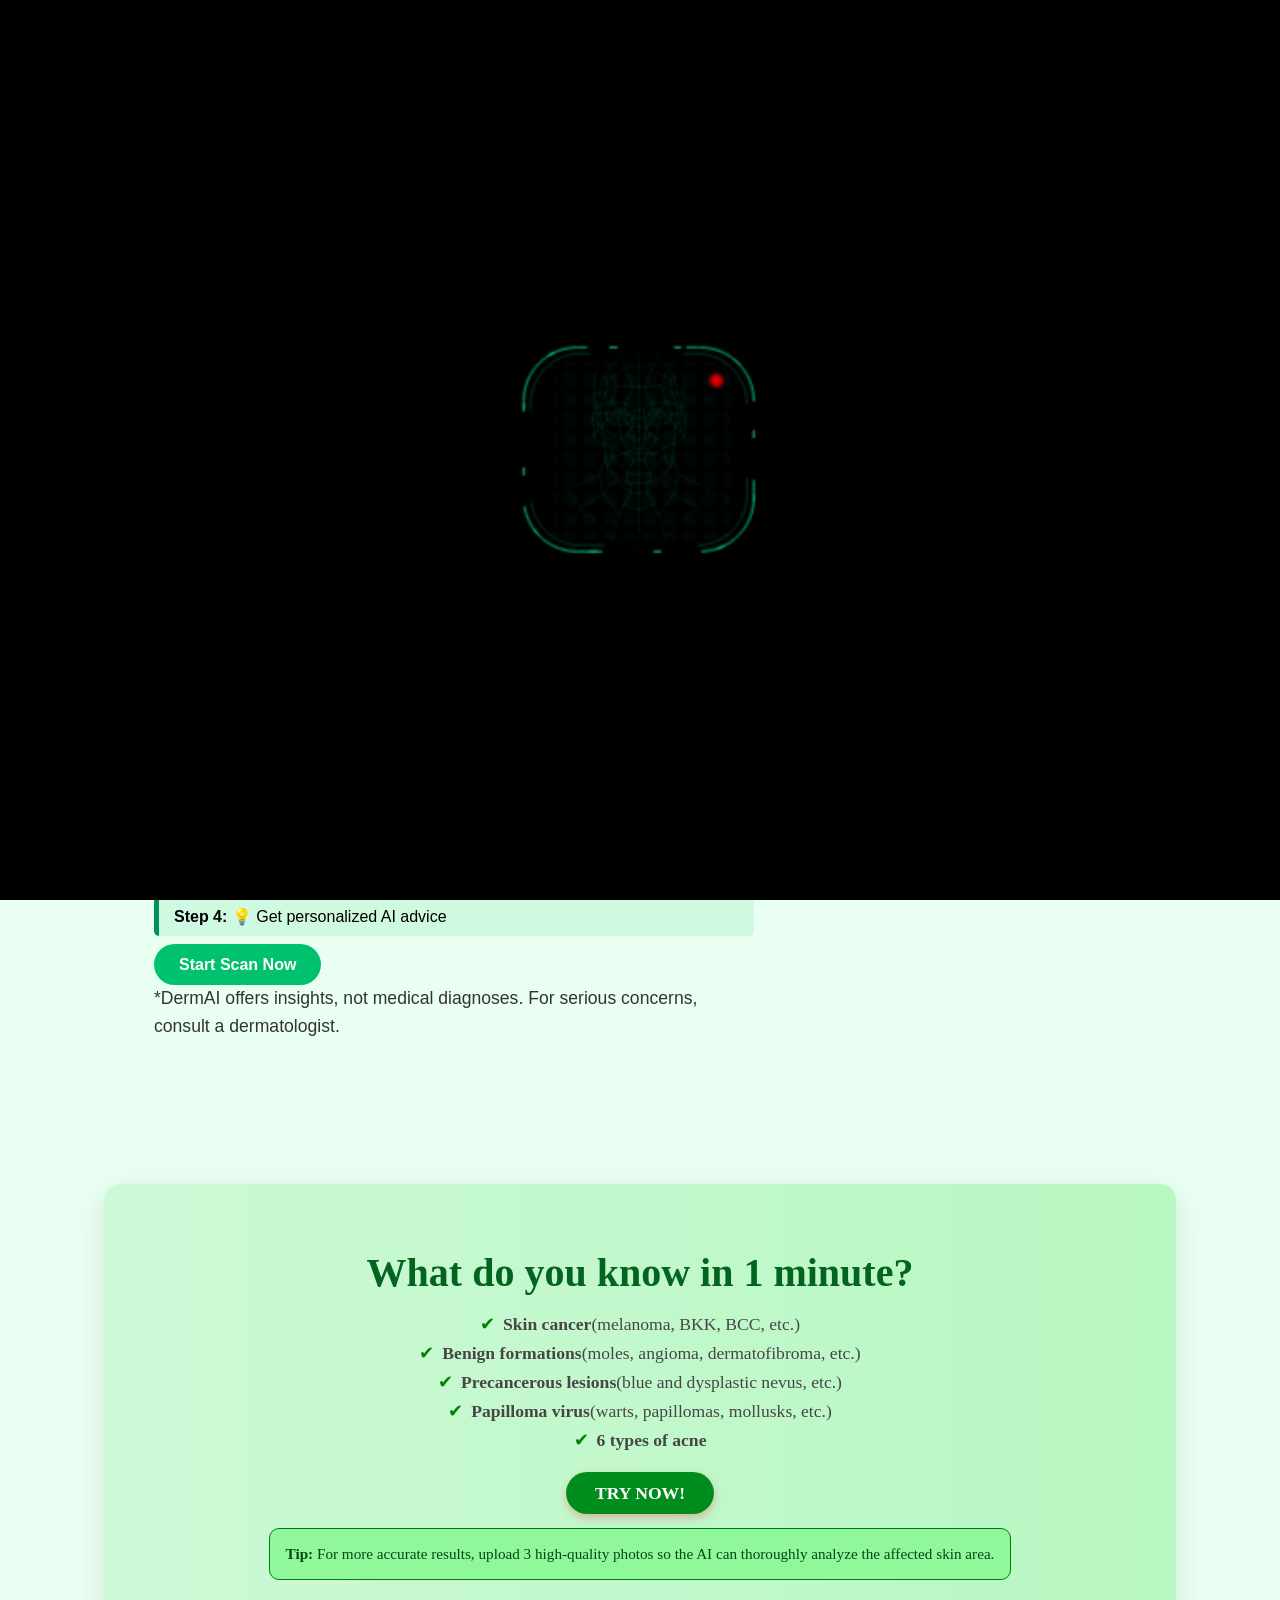
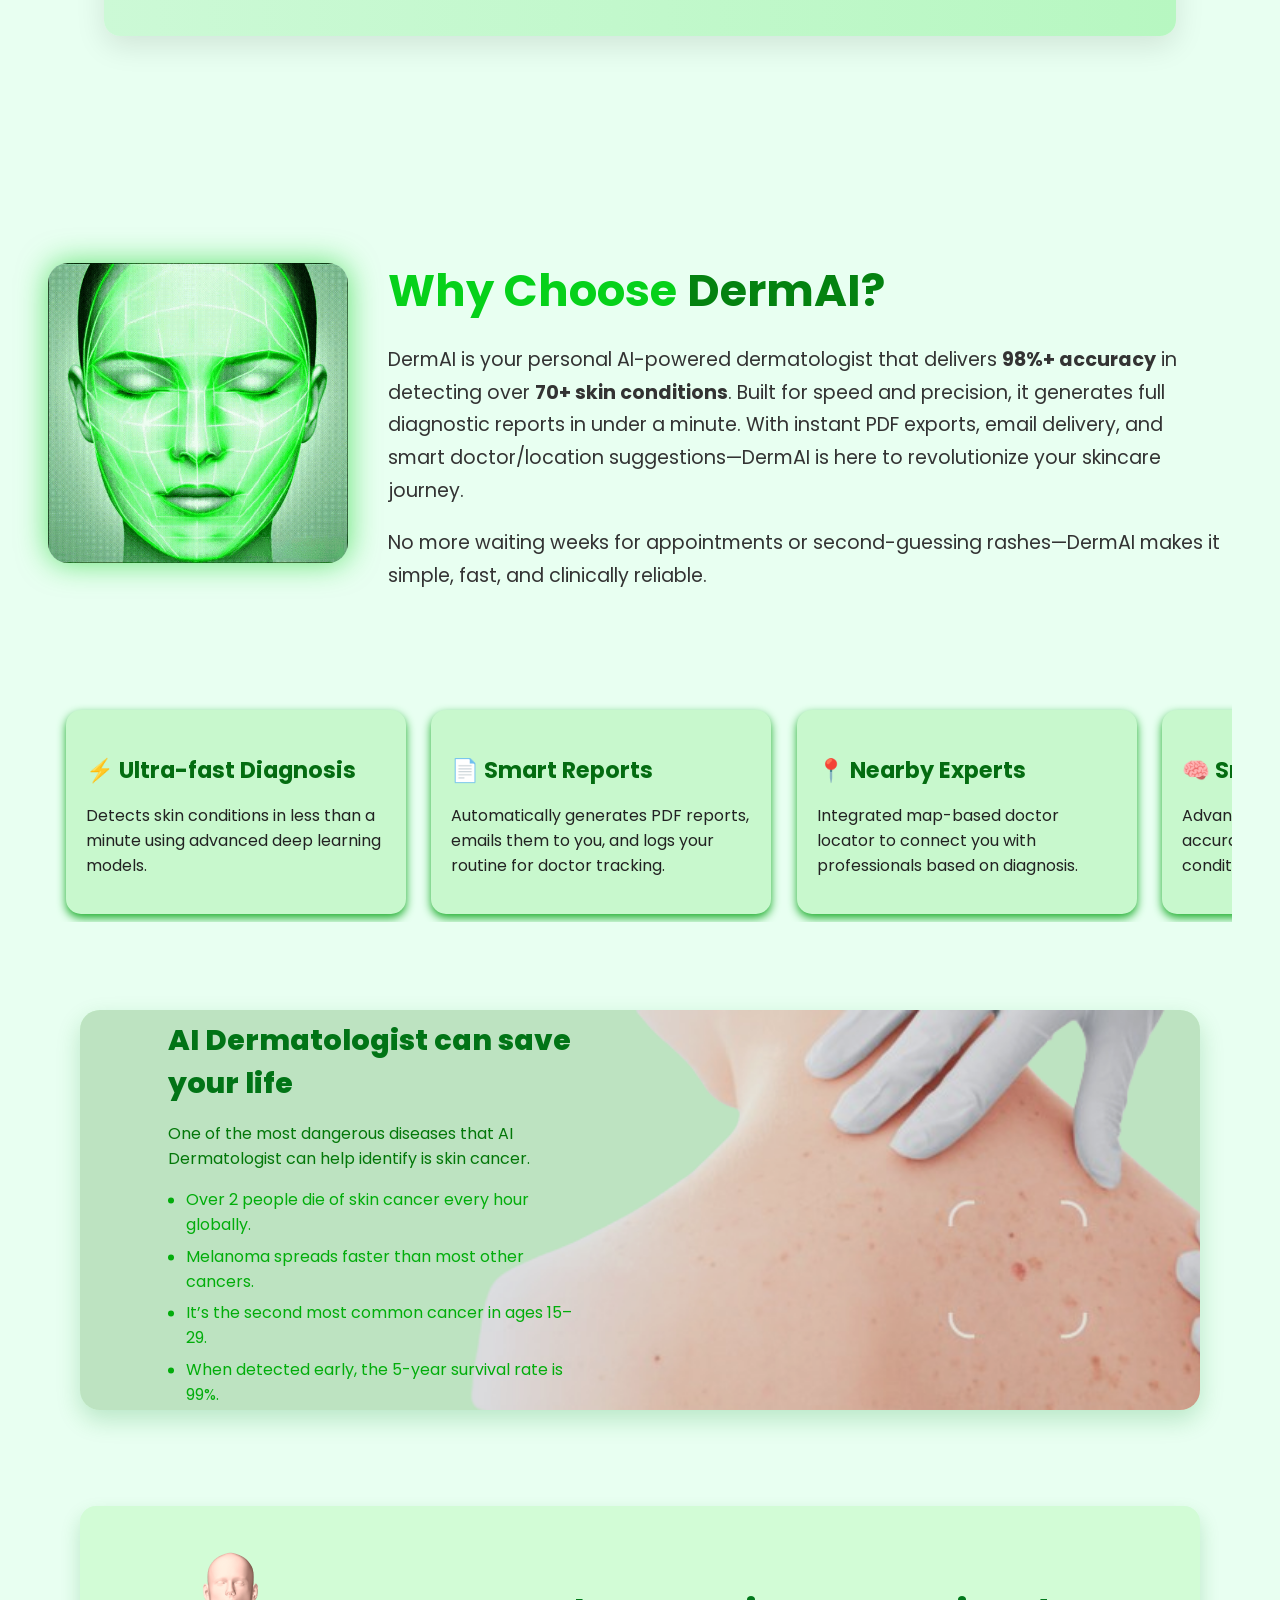
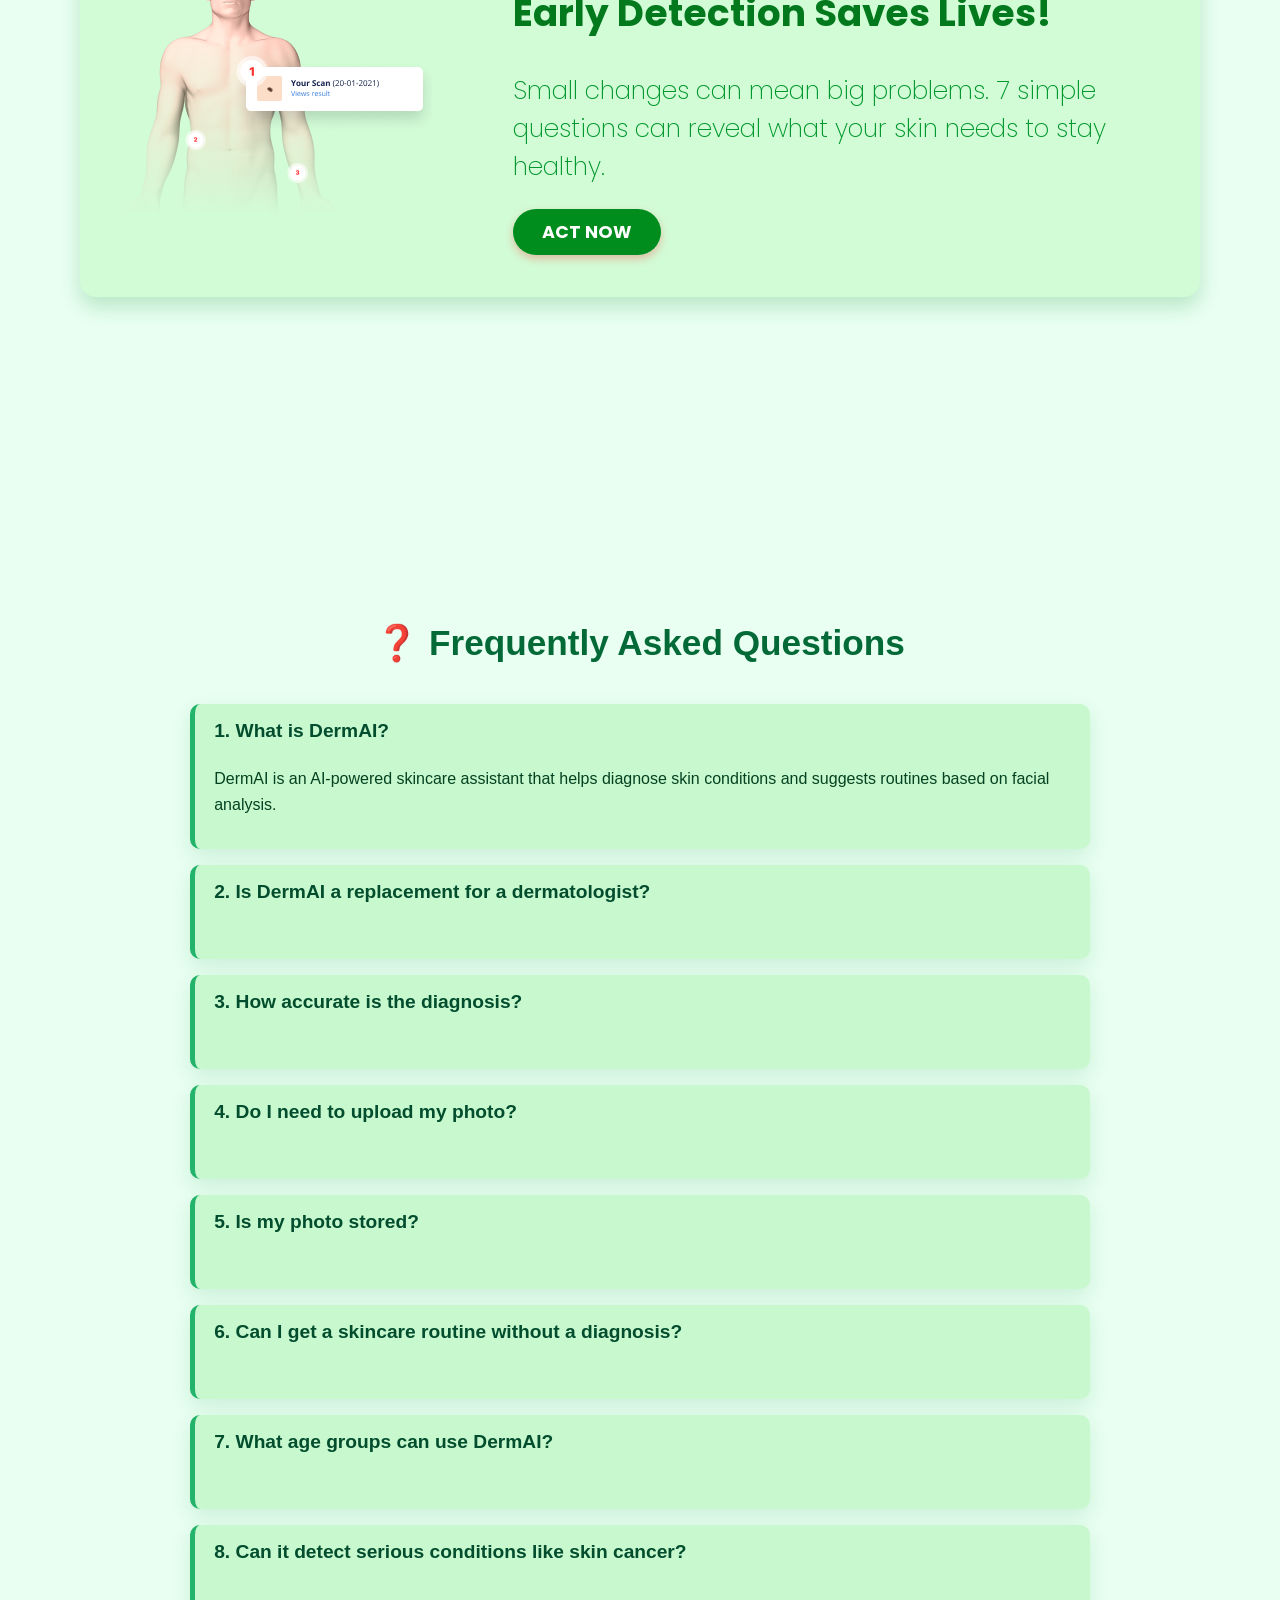
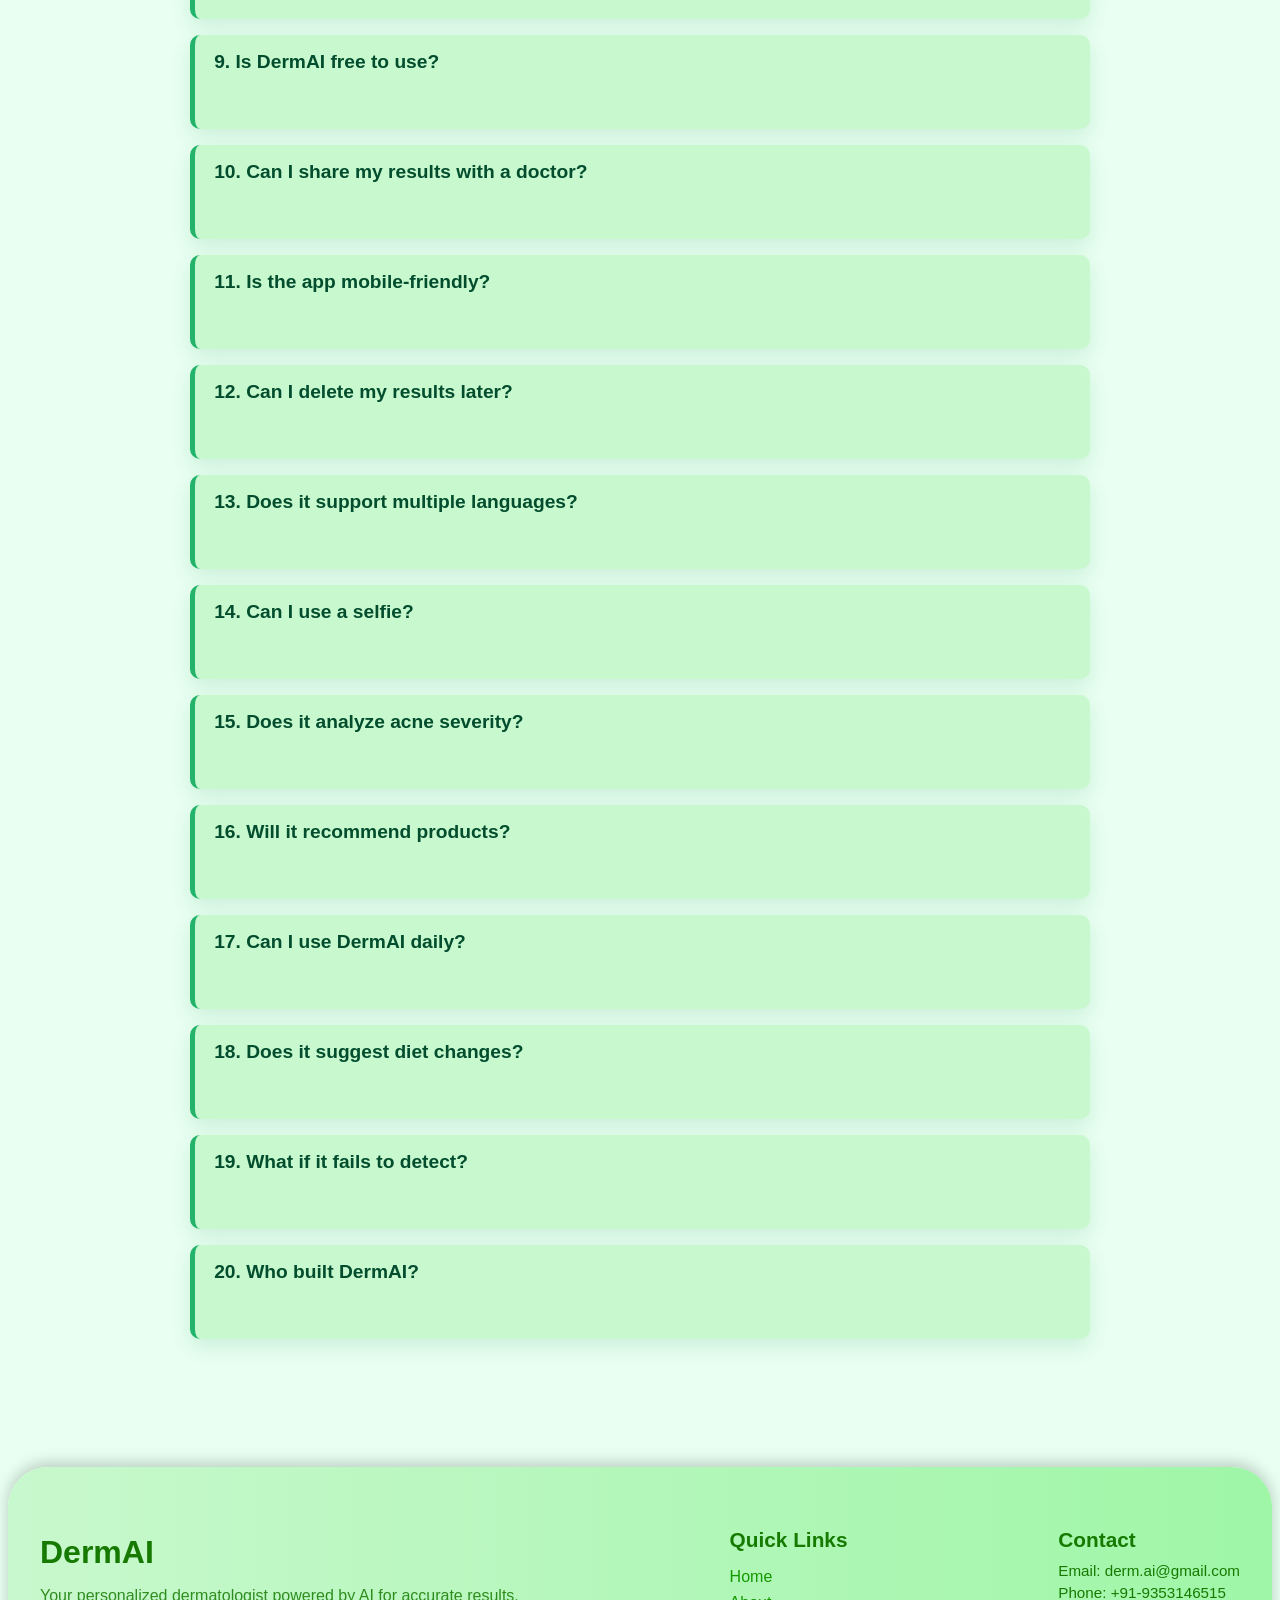
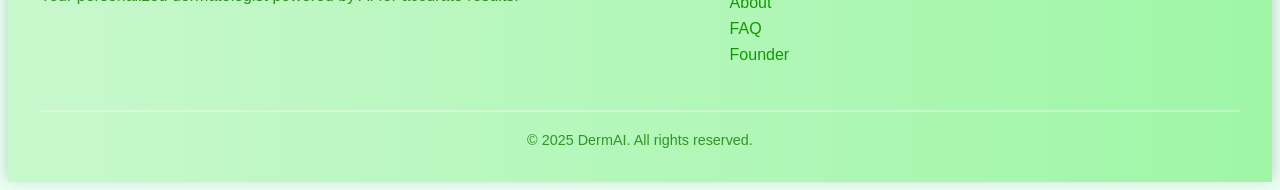
==== index.html @ 03dfff44 "Add files via upload" ====
<!DOCTYPE html>
<html lang="en">
  <head>
    <meta charset="UTF-8" />
    <meta name="viewport" content="width=device-width, initial-scale=1.0" />
    <title>
      DermAI - Your personalized dermatologist powered by AI for accurate
      results.
    </title>
    <meta
      name="description"
      content="Portfolio of N Bharath Chowdary - an AI/ML engineer from Yadgir. Explore top AI projects, ML solutions, and web/app development work."
    />
    <meta
      name="keywords"
      content="n bharath, bharath chowdary, n bharath chowdary, ai, ml engineer, yadgir, top ai ml engineers, portfolio, ai,ml portfolio"
    />
    <meta name="author" content="N Bharath Chowdary" />
    <link rel="stylesheet" href="/src/css/style.css" />
    <link
      rel="shortcut icon"
      href="/src/img/logo2.png"
      type="image/x-icon"
      style="border-radius: 50px"
    />
    <link
      href="https://fonts.googleapis.com/css2?family=Poppins:wght@700&family=Roboto&display=swap"
      rel="stylesheet"
    />
    <script type="module" src="/src/js/index.js"></script>
    <script type="module" src="/src/js/disease.js"></script>
    <script type="module" src="/src/js/routine.js"></script>
    <script type="module" src="/src/js/ui.js"></script>
    <script type="module" src="/src/js/loader.js"></script>
  </head>
  <body>
    <div id="face-scanner-loader">
      <!-- <div class="scan-overlay" id="overlay-scan"></div> -->
      <img
        src="/src/img/logo.gif"
        alt="Face Scanner Grid"
        class="scanner-grid"
      />
      <!-- <div class="scanner-dot"></div> -->
    </div>

    <header>
      <a class="a-logo animate-fade" href="/src/html/index.html">
        <div class="logo animate-slide">
          <h1>DermAI</h1>
          <h3>Scan, Fix, Glow</h3>
        </div>
      </a>
      <!-- Hamburger Icon -->
      <div class="hamburger" onclick="toggleMenu()">☰</div>
      <!-- <h1 class="slogan">Scan your skin, understand your needs, and unlock the glow you deserve.</h1> -->
      <div class="nav-container">
        <nav class="nav-links" id="navLinks">
          <a href="#home">Home</a>
          <a href="#about">About</a>
          <a href="#faq">FAQ</a>
          <a href="https://kiddosphere.in">Founder</a>
          <!-- <a href="/src/html/login.html">Login</a> -->
        </nav>
      </div>
      <div class="header-scan-overlay"></div>
    </header>
    <div class="sticky-action-bar">
      <a href="/src/html/disease.html"
        ><button class="action-btn">Detect Disease</button></a
      >
      <a href="/src/html/routine.html"
        ><button class="action-btn">Skin Care Routine</button></a
      >
    </div>
    <main>
      <div class="card">
        <div class="instructions">
          <h3>NOTE :-</h3>
          <p>
            Welcome to <b>DermAI</b> – Your Personal Skin Health Assistant!
            Before you begin, make sure you're in a well-lit environment with
            your face clearly visible—free from heavy makeup, filters, or
            shadows. <b>DermAI</b> is designed to analyze your skin using
            advanced AI models to detect signs of common skin conditions and
            recommend a personalized skincare routine tailored to your skin
            type. Simply choose one of the options below:
            <b>“Detect Disease”</b> if you want our system to scan for possible
            issues, or <b>“Skin Care Routine” </b>if you’re looking to build a
            daily regimen to enhance your skin health and glow. Your image will
            be processed securely, and we do not store any personal data unless
            you choose to save results. <b>DermAI</b> is not a medical tool, but
            a smart skin assistant created to guide and support you. For any
            serious concerns, always consult a dermatologist. Ready to begin?
            Just make sure your camera is steady, take a clear shot, and let
            <b>DermAI</b> do the rest.
          </p>
        </div>
      </div>
      <section id="home">
        <section class="home-section">
          <div class="home-content">
            <div class="text-content animate-slide">
              <h1>Make Your Skin <br />Smart, Bright and Glow.</h1>
              <p>
                DermAI is your intelligent skin companion—powered by AI,
                designed for you. Upload a clear, makeup-free photo of your
                face, and get instant insights on skin issues or receive a
                personalized routine tailored just for you.
              </p>

              <ul class="steps">
                <li>
                  <strong>Step 1:</strong> 📸 Capture a clear photo (no makeup)
                </li>
                <li>
                  <strong>Step 2:</strong> 🤖 DermAI scans & analyzes your skin
                </li>
                <li>
                  <strong>Step 3:</strong> 📋 Receive a report or skincare
                  routine
                </li>
                <li><strong>Step 4:</strong> 💡 Get personalized AI advice</li>
              </ul>

              <a href="/src/html/disease.html" class="cta-button animate-fade"
                >Start Scan Now</a
              >
              <p class="disclaimer">
                *DermAI offers insights, not medical diagnoses. For serious
                concerns, consult a dermatologist.
              </p>
            </div>

            <div class="image-content animate-zoom">
              <img
                src="https://www.lamskin.com/wp-content/uploads/2015/09/topics-covered-img.jpg"
                alt="Clear skin AI scan"
              />
            </div>
          </div>
        </section>

        <!-- What do you know section -->
        <section class="diagnosis-promo">
          <h2>What do you know in 1 minute?</h2>
          <ul class="highlight-checklist">
            <li><strong> Skin cancer</strong> (melanoma, BKK, BCC, etc.)</li>
            <li>
              <strong> Benign formations</strong> (moles, angioma,
              dermatofibroma, etc.)
            </li>
            <li>
              <strong> Precancerous lesions</strong> (blue and dysplastic nevus,
              etc.)
            </li>
            <li>
              <strong> Papilloma virus</strong> (warts, papillomas, mollusks,
              etc.)
            </li>
            <li><strong> 6 types of acne</strong></li>
          </ul>
          <a href="/src/html/disease.html" class="promo-btn">TRY NOW!</a><br />
          <div class="diagnosis-tip">
            <strong>Tip:</strong> For more accurate results, upload 3
            high-quality photos so the AI can thoroughly analyze the affected
            skin area.
          </div>
        </section>
      </section>

      <section id="about" class="about-section">
        <div class="about-container">
          <div class="about-gif">
            <img src="/src/img/design.gif" alt="AI Face Scan" />
          </div>
          <div class="about-content">
            <h2>Why Choose <span class="highlight">DermAI?</span></h2>
            <p>
              DermAI is your personal AI-powered dermatologist that delivers
              <strong>98%+ accuracy</strong> in detecting over
              <strong>70+ skin conditions</strong>. Built for speed and
              precision, it generates full diagnostic reports in under a minute.
              With instant PDF exports, email delivery, and smart
              doctor/location suggestions—DermAI is here to revolutionize your
              skincare journey.
            </p>
            <p>
              No more waiting weeks for appointments or second-guessing
              rashes—DermAI makes it simple, fast, and clinically reliable.
            </p>
          </div>

          <div class="slider">
            <div class="slide-track">
              <!-- Slider Cards -->
              <div class="slide card">
                <h3>⚡ Ultra-fast Diagnosis</h3>
                <p>
                  Detects skin conditions in less than a minute using advanced
                  deep learning models.
                </p>
              </div>
              <div class="slide card">
                <h3>📄 Smart Reports</h3>
                <p>
                  Automatically generates PDF reports, emails them to you, and
                  logs your routine for doctor tracking.
                </p>
              </div>
              <div class="slide card">
                <h3>📍 Nearby Experts</h3>
                <p>
                  Integrated map-based doctor locator to connect you with
                  professionals based on diagnosis.
                </p>
              </div>
              <div class="slide card">
                <h3>🧠 Smart Diagnosis</h3>
                <p>
                  Advanced AI model with over 98% accuracy trained to detect 70+
                  skin conditions instantly.
                </p>
              </div>
            </div>
          </div>

          <!-- Early Detection & AI Card Section -->
          <div class="ai-benefits">
            <div class="benefit-overlay-card">
              <img
                src="/src/img/bg-img.png"
                alt="Skin Check"
                class="overlay-bg"
              />
              <div class="overlay-text">
                <h2>AI Dermatologist can save your life</h2>
                <p>
                  One of the most dangerous diseases that AI Dermatologist can
                  help identify is skin cancer.
                </p>
                <ul>
                  <li>Over 2 people die of skin cancer every hour globally.</li>
                  <li>Melanoma spreads faster than most other cancers.</li>
                  <li>It’s the second most common cancer in ages 15–29.</li>
                  <li>When detected early, the 5-year survival rate is 99%.</li>
                </ul>
              </div>
            </div>

            <div class="benefit-horizontal reverse">
              <div class="benefit-text">
                <h2>Early Detection Saves Lives!</h2>
                <p>
                  Small changes can mean big problems. 7 simple questions can
                  reveal what your skin needs to stay healthy.
                </p>
                <a href="/src/html/disease.html" class="promo-btn">ACT NOW</a>
              </div>
              <div class="benefit-image">
                <img src="/src/img/man.webp" alt="Early Detection" />
              </div>
            </div>
          </div>
        </div>
      </section>
      <section id="faq">
        <section id="faq">
          <h2 class="section-title">❓ Frequently Asked Questions</h2>
          <div class="faq-container">
            <div class="faq-card active">
              <h3 class="faq-question">1. What is DermAI?</h3>
              <p class="faq-answer">
                DermAI is an AI-powered skincare assistant that helps diagnose
                skin conditions and suggests routines based on facial analysis.
              </p>
            </div>

            <div class="faq-card">
              <h3 class="faq-question">
                2. Is DermAI a replacement for a dermatologist?
              </h3>
              <p class="faq-answer">
                No. DermAI provides AI-generated insights, but it’s not a
                substitute for professional medical advice.
              </p>
            </div>

            <div class="faq-card">
              <h3 class="faq-question">3. How accurate is the diagnosis?</h3>
              <p class="faq-answer">
                DermAI offers over 98% accuracy for detecting 70+ common skin
                conditions based on our dataset and AI model.
              </p>
            </div>

            <div class="faq-card">
              <h3 class="faq-question">4. Do I need to upload my photo?</h3>
              <p class="faq-answer">
                Yes. For skin analysis, a clear, makeup-free photo is essential
                for accurate detection and recommendations.
              </p>
            </div>

            <div class="faq-card">
              <h3 class="faq-question">5. Is my photo stored?</h3>
              <p class="faq-answer">
                Nope. Your data is processed securely and not saved unless you
                opt to store it for future tracking.
              </p>
            </div>

            <div class="faq-card">
              <h3 class="faq-question">
                6. Can I get a skincare routine without a diagnosis?
              </h3>
              <p class="faq-answer">
                Yes! You can choose the “Skincare Routine” option directly for
                AI-powered personalized daily care tips.
              </p>
            </div>

            <div class="faq-card">
              <h3 class="faq-question">7. What age groups can use DermAI?</h3>
              <p class="faq-answer">
                DermAI is suitable for all age groups. However, minors should
                use it under supervision for health concerns.
              </p>
            </div>

            <div class="faq-card">
              <h3 class="faq-question">
                8. Can it detect serious conditions like skin cancer?
              </h3>
              <p class="faq-answer">
                DermAI is trained for common issues. For serious concerns like
                melanoma, please consult a dermatologist.
              </p>
            </div>

            <div class="faq-card">
              <h3 class="faq-question">9. Is DermAI free to use?</h3>
              <p class="faq-answer">
                Yes! Core features like diagnosis and routine suggestions are
                free. Premium features may come later.
              </p>
            </div>

            <div class="faq-card">
              <h3 class="faq-question">
                10. Can I share my results with a doctor?
              </h3>
              <p class="faq-answer">
                Absolutely. You can export a PDF and share it via email or
                directly with your dermatologist.
              </p>
            </div>

            <div class="faq-card">
              <h3 class="faq-question">11. Is the app mobile-friendly?</h3>
              <p class="faq-answer">
                Yes, DermAI is optimized for phones, tablets, and desktops with
                responsive UI.
              </p>
            </div>

            <div class="faq-card">
              <h3 class="faq-question">12. Can I delete my results later?</h3>
              <p class="faq-answer">
                Yes. If you opt-in to save results, they can be deleted anytime
                from your profile.
              </p>
            </div>

            <div class="faq-card">
              <h3 class="faq-question">
                13. Does it support multiple languages?
              </h3>
              <p class="faq-answer">
                We currently support English and are working on regional Indian
                languages for future updates.
              </p>
            </div>

            <div class="faq-card">
              <h3 class="faq-question">14. Can I use a selfie?</h3>
              <p class="faq-answer">
                Yes, but ensure it's clear, well-lit, and makeup-free for best
                results.
              </p>
            </div>

            <div class="faq-card">
              <h3 class="faq-question">15. Does it analyze acne severity?</h3>
              <p class="faq-answer">
                Yes, DermAI can detect and classify acne severity and recommend
                treatment options.
              </p>
            </div>

            <div class="faq-card">
              <h3 class="faq-question">16. Will it recommend products?</h3>
              <p class="faq-answer">
                Yes. Based on your analysis, you’ll get product suggestions
                aligned with your skin type.
              </p>
            </div>

            <div class="faq-card">
              <h3 class="faq-question">17. Can I use DermAI daily?</h3>
              <p class="faq-answer">
                Definitely! Regular use helps you track progress and adjust
                routines effectively.
              </p>
            </div>

            <div class="faq-card">
              <h3 class="faq-question">18. Does it suggest diet changes?</h3>
              <p class="faq-answer">
                Yes, basic dietary tips may be included if your skin condition
                is linked to lifestyle factors.
              </p>
            </div>

            <div class="faq-card">
              <h3 class="faq-question">19. What if it fails to detect?</h3>
              <p class="faq-answer">
                If detection fails, it prompts for a clearer photo or suggests
                contacting a doctor directly.
              </p>
            </div>

            <div class="faq-card">
              <h3 class="faq-question">20. Who built DermAI?</h3>
              <p class="faq-answer">
                DermAI was built by a passionate student and developer dedicated
                to AI and health tech innovation.
              </p>
            </div>
          </div>
        </section>
      </section>
    </main>
    <footer class="footer">
      <div class="footer-top">
        <div class="footer-logo">
          <h2>DermAI</h2>
          <p>
            Your personalized dermatologist powered by AI for accurate results.
          </p>
        </div>
        <div class="footer-links">
          <h3>Quick Links</h3>
          <ul>
            <li><a href="#home">Home</a></li>
            <li><a href="#about">About</a></li>
            <li><a href="#faq">FAQ</a></li>
            <li><a href="https://kiddosphere.in">Founder</a></li>
            <!-- <li><a href="/src/html/login.html">Login</a></li> -->
          </ul>
        </div>
        <div class="footer-contact">
          <h3>Contact</h3>
          <p>Email: derm.ai@gmail.com</p>
          <p>Phone: +91-9353146515</p>
        </div>
      </div>
      <div class="footer-bottom">
        <p>&copy; 2025 DermAI. All rights reserved.</p>
      </div>
    </footer>
  </body>
</html>
---- src/css/style.css ----
:root {
  background: #e8fff1;
  scroll-behavior: smooth;
  scroll-padding-top: 90px;
}

#face-scanner-loader {
  position: fixed;
  inset: 0;
  background-color: #000;
  display: flex;
  justify-content: center;
  align-items: center;
  z-index: 9999;
  flex-direction: column;
}

.face-scanner-loader img {
  opacity: 1.5;
  z-index: 1000;
  height: 100%;
  width: 100%;
}

.scanner-grid {
  width: 250px;
  opacity: 1; /* Make it more visible */
  z-index: 1;
}

.scanner-dot {
  /* margin-top: -80px; moves dot to forehead-ish center */
  width: 10px;
  height: 10px;
  background: #00ff48e0;
  border-radius: 50%;
  animation: pulse-dot 0.5s ease-in-out infinite;
  z-index: 3;
  position: relative;
}

header {
  position: sticky;
  overflow: hidden;
  top: 0;
  z-index: 2; /* push behind scan line */
  display: flex;
  align-items: center;
  justify-content: space-between;
  padding: 15px 30px;
  background-color: #e8fff1;
  box-shadow: 0px 5px 8px #2fcc40;
  height: 80px;
  border-bottom-right-radius: 50px;
  border-bottom-left-radius: 50px;
}

.header-scan-overlay {
  position: absolute;
  top: -100%;
  left: 0;
  width: 100%;
  height: 300%;
  background: linear-gradient(
    to bottom,
    rgba(3, 173, 20, 0) 0%,
    rgba(0, 211, 21, 0.511) 50%,
    rgba(0, 248, 25, 0.509) 100%,
    #0298183a 120%
  );
  animation: pulse-scan 2.3s linear infinite;
  z-index: 1; /* in front of header content */
  pointer-events: none;
}

.scan-overlay {
  position: fixed;
  top: 0;
  left: 0;
  width: 100%;
  height: 100%;
  background-image: linear-gradient(
      to right,
      rgba(178, 255, 179, 0.756) 0px,
      transparent 15px
    ),
    linear-gradient(to bottom, rgba(144, 255, 168, 0.822) 15px, transparent 0px);
  background-size: 10000px 600px;
  pointer-events: none;
  z-index: 999;
  animation: scan-move 8s linear infinite;
  opacity: 0.7;
}

.hamburger {
  display: none;
  font-size: 30px;
  cursor: pointer;
  z-index: 101;
}

.sticky-action-bar {
  position: sticky;
  overflow: hidden;
  top: 95px; /* same as header height */
  z-index: 80;
  display: flex;
  justify-content: center;
  gap: 100px;
  padding: 12px 50px;
  margin: 0 auto; /* Center horizontally */
  background-color: #e8fff1;
  box-shadow: 0px 5px 8px #2fcc40;
  border-radius: 50px;
  max-width: 50%;
  margin-top: 0.5rem;
}

.logo {
  background-color: #2fcc40;
  border-radius: 50px;
  border-top-left-radius: 10px;
  border-bottom-right-radius: 10px;
  width: fit-content;
  padding: 8px 18px;
  color: #fff;
  text-align: center;
  margin-bottom: 0.5rem;
  display: flex;
  flex-direction: column;
  justify-content: center;
  align-items: center;
  transition: 0.3s;
}

.logo h1 {
  margin: -5px;
  font-family: "Poppins", sans-serif;
  font-size: 25px;
  font-weight: 700;
  color: #000;
}

.logo h3 {
  margin: 0px 0 0;
  font-family: "Roboto", sans-serif;
  font-size: 18px;
  font-weight: 400;
  color: #222;
  letter-spacing: 1px;
}

.nav-container {
  display: flex;
  justify-content: space-between;
  align-items: center;
  flex-wrap: wrap;
}

.action-btn {
  padding: 8px 16px;
  border: 3px solid #2fcc40;
  background-color: #2fcc40;
  height: 50px;
  width: 290px;
  color: #ffffff;
  font-weight: 950;
  font-size: larger;
  border-radius: 50px;
  cursor: pointer;
  transition: all 0.2s ease;
}

.action-btn:hover {
  background-color: #03a213;
  color: white;
  transform: scale(1.05);
  box-shadow: 0 0 10px rgba(12, 234, 34, 0.879);
  border: 3px solid #5eff61;
}

.nav-links {
  display: flex;
  gap: 24px;
  font-size: 15px;
}

.nav-links a {
  text-decoration: none;
  color: #333;
  font-weight: 500;
  position: relative;
  font-size: 20px;
  transition: color 0.3s;
}

.nav-links a::after {
  content: "";
  position: absolute;
  width: 0%;
  height: 2px;
  left: 0;
  bottom: -4px;
  background-color: #00b712;
  transition: width 0.3s ease;
}

.nav-links a:hover {
  color: #028e10;
}

.nav-links a:hover::after {
  width: 100%;
}

.a-logo:link {
  text-decoration: none;
}

.a-logo.animate-fade:hover {
  transform: scale(1.1);
}
.logo.animate-slide:hover {
  background-color: #61ff6c;
}

.card {
  margin: 1.1rem;
  padding: 1rem;
  padding-top: 0.2rem;
  background-color: #c8f8cd;
  border-radius: 15px;
  box-shadow: 2px 4px 10px #04d219;
  cursor: default;
  opacity: 0;
  transform: translateY(20px);
  animation: fadeSlideIn 0.8s ease-out forwards;
  transition: box-shadow 0.3s ease-in-out;
}

.card:hover {
  box-shadow: 0 0 8px #028e10, 0 0 8px #028e10;
}

.instructions p {
  overflow: hidden;
  animation: typing-multi 15s steps(100, end) forwards,
    blink 30s step-end infinite;
  word-wrap: break-word;
  text-align: justify;
  max-height: 0;
  animation-fill-mode: forwards;
}

.home-section {
  background: #e8fff1;
  padding: 60px 20px;
  font-family: "Segoe UI", sans-serif;
}

.home-content {
  display: flex;
  flex-wrap: wrap;
  align-items: center;
  justify-content: space-around;
  max-width: 1200px;
  margin: auto;
}

.text-content {
  flex: 1;
  min-width: 300px;
  max-width: 600px;
}

.text-content h1 {
  font-size: 2.5rem;
  color: #009f60;
  margin-bottom: 15px;
  opacity: 0;
  animation: fadeInUp 1s forwards;
  animation-delay: 0.3s;
}

.text-content p {
  font-size: 1.1rem;
  color: #333;
  margin-bottom: 20px;
  line-height: 1.6;
  opacity: 0;
  animation: fadeInUp 1s forwards;
  animation-delay: 0.6s;
}

.diagnosis-promo {
  background: linear-gradient(to right, #ccf9d6, #b7f7c1);
  padding: 2rem 2rem;
  text-align: center;
  box-shadow: 0 10px 30px rgba(0, 0, 0, 0.1);
  border-radius: 1rem;
  margin: 4rem 6rem;
  max-width: 1200px;
  animation: fadeInUpExtra 1.2s ease-in-out;
}

.diagnosis-promo:hover {
  transform: scale(1.03);
  box-shadow: 0px 5px 9px #00892b;
}

.diagnosis-promo h2 {
  font-size: 2.5rem;
  color: #036420;
  margin-bottom: 1rem;
}

.diagnosis-promo ul {
  list-style-type: none;
  padding: 0;
  font-size: 1.1rem;
  color: #464646;
  margin-bottom: 2rem;
}

.diagnosis-promo ul li {
  margin: 0.5rem 0;
  display: flex;
  align-items: center;
  justify-content: center;
}

.diagnosis-promo ul li::before {
  content: "✔";
  color: green;
  margin-right: 0.5rem;
}

.promo-btn {
  background-color: #00972d;
  color: white;
  border: none;
  padding: 0.8rem 2rem;
  font-size: 1.1rem;
  border-radius: 30px;
  cursor: pointer;
  text-decoration: none;
  transition: background 0.3s ease;
  box-shadow: 0 8px 20px rgba(0, 255, 64, 0.3);
}

.promo-btn:hover {
  background-color: #002d08;
}

.diagnosis-tip {
  background-color: #90f79b;
  border: 1px solid #007c08;
  color: #004a10;
  padding: 1rem;
  border-radius: 10px;
  display: inline-block;
  margin: 1.5rem auto;
  font-size: 0.95rem;
}

.ai-benefits {
  display: flex;
  flex-direction: column;
  gap: 3rem;
  padding: 3rem 2rem;
  background: #e8fff1;
}

.benefit-horizontal {
  display: flex;
  flex-wrap: wrap;
  align-items: center;
  justify-content: space-between;
  background: #d2fcd6;
  border-radius: 16px;
  box-shadow: 0 10px 20px rgba(2, 133, 33, 0.2);
  padding: 2rem;
  animation: fadeInUpExtra 1.2s ease-in-out;
}

.benefit-horizontal.reverse {
  flex-direction: row-reverse;
}

.benefit-overlay-card {
  position: relative;
  border-radius: 20px;
  overflow: hidden;
  box-shadow: 0 10px 25px rgba(2, 133, 33, 0.2);
  margin-bottom: 3rem;
  max-width: 100%;
  height: 400px;
  background-color: #d2fcd6;
}

.benefit-overlay-card:hover {
  transform: scale(1.05);
  box-shadow: 0px 5px 8px#0cad00;
}

.overlay-bg {
  width: 100%;
  height: 100%;
  object-fit: cover;
  display: block;
  filter: brightness(0.9);
}

.overlay-text {
  position: absolute;
  top: 50%;
  left: 5%;
  transform: translateY(-50%);
  /* background: rgba(0, 0, 0, 0.25); */
  padding: 0rem 2rem;
  max-width: 40%;
  color: rgb(2, 74, 24);
  animation: slideFadeInOverlay 1.2s ease-out;
}

.overlay-text h2 {
  font-size: 1.8rem;
  font-weight: 800;
  margin-bottom: 1rem;
  color: #017416;
}

.overlay-text p {
  font-size: 1rem;
  margin-bottom: 1rem;
  color: #037709;
}

.overlay-text ul {
  list-style-type: disc;
  padding-left: 1.1rem;
  color: #02ad0b;
  padding-right: 2rem;
}

.overlay-text ul li {
  margin-bottom: 0.4rem;
}

.benefit-image {
  flex: 1 1 21%;
  text-align: left;
}

.benefit-image img {
  max-width: 100%;
  border-radius: 12px;
}

.benefit-text {
  flex: 1 1 45%;
  padding: 1rem 1rem;
  font-size: 25px;
  font-weight: 200;
}

.benefit-text h2{
  color: #02791c;
}

.benefit-text p {
  color: #00972d;
}

.benefit-horizontal.reverse:hover {
  transform: scale(1.05);
  box-shadow: 0px 5px 8px #00b712;
}

.promo-btn {
  background: #008d1e;
  color: white;
  padding: 0.7rem 1.8rem;
  border-radius: 2rem;
  font-weight: bold;
  text-decoration: none;
  box-shadow: 0 4px 8px rgba(255, 46, 46, 0.3);
  transition: background 0.3s ease;
}

.promo-btn:hover {
  background: #0dc854;
}

.steps {
  list-style: none;
  padding: 0;
  margin: 0 0 20px;
}

.steps li {
  background: #d0f9e2;
  margin-bottom: 10px;
  padding: 10px 15px;
  border-left: 5px solid #009258;
  border-radius: 5px;
  font-weight: 500;
  opacity: 0;
  animation: fadeInLeft 0.7s forwards;
}

.steps li:nth-child(1) {
  animation-delay: 0.8s;
}
.steps li:nth-child(2) {
  animation-delay: 1.2s;
}
.steps li:nth-child(3) {
  animation-delay: 1.6s;
}
.steps li:nth-child(4) {
  animation-delay: 1.8s;
}

.cta-button {
  background-color: #00c26e;
  color: white;
  padding: 12px 25px;
  border: none;
  border-radius: 30px;
  font-size: 1rem;
  margin-top: 0.2rem;
  text-decoration: none;
  font-weight: bold;
  transition: background 0.3s ease, transform 0.3s ease;
  opacity: 0;
  animation: fadeIn 1s forwards;
  animation-delay: 1.6s;
}

.cta-button:hover {
  background-color: #009f60;
  transform: scale(1.05);
}

.disclaimer {
  margin-top: 10px;
  font-size: 0.9rem;
  color: #666;
  opacity: 0;
  animation: fadeIn 1s forwards;
  animation-delay: 1.8s;
}

.about-section {
  background: #e8fff1;
  padding: 80px 20px;
  font-family: "Poppins", sans-serif;
  color: #333;
}

.about-container {
  max-width: 1200px;
  margin: auto;
  display: flex;
  align-items: center;
  justify-content: center;
  gap: 40px;
  flex-wrap: wrap;
  padding: 40px 20px;
  text-align: left;
}

.about-gif img {
  width: 300px;
  height: auto;
  border-radius: 20px;
  box-shadow: 0 0 30px #06d11a99;
  animation: pulseGlow 2.8s ease-in-out infinite;
}

.about-content {
  flex: 1;
  min-width: 300px;
}

.about-content h2 {
  font-size: 2.8rem;
  color: #06d11a;
  margin-bottom: 20px;
}

.about-content p {
  font-size: 1.2rem;
  line-height: 1.7;
  margin-bottom: 20px;
  padding-right: 10px;
}

.about-content .highlight {
  color: #048210;
}

.slider {
  overflow: hidden;
  margin-top: 40px;
  position: relative;
}

.slider-container {
  overflow: hidden;
  width: 100%;
  background: #e8fff1;
  padding: 20px 0;
  box-sizing: border-box;
}

.slide-track {
  display: flex;
  animation: scroll 20s linear infinite;
  gap: 0px;
}

.slider-container:hover .slider-track {
  animation-play-state: paused;
}

.slide.card {
  min-width: 300px;
  max-width: 300px;
  padding: 20px;
  margin-bottom: 0.5rem;
  background-color: #c8f8cd;
  box-shadow: 0px 4px 10px #1dae2c;
  border-radius: 15px;
  flex-shrink: 0;
  margin-right: 0.5rem; /* Tight continuous scroll */
  transition: transform 0.4s ease;
  animation: fadeInUpAbout 1.2s ease-out both;
}

.slide.card:hover {
  transform: scale(1.5);
  box-shadow: 0px 3px 18px rgba(2, 147, 60, 0.6);
}

.slide.card h3 {
  color: #046c11;
  font-size: 1.4rem;
  margin-bottom: 10px;
}

.slide.card p {
  font-size: 1rem;
  color: #222;
}
/* Section Title */
#faq {
  padding: 4rem 1rem;
  background: #e8fff1;
  color: #062e14;
  font-family: "Segoe UI", sans-serif;
}

.section-title {
  text-align: center;
  font-size: 2.2rem;
  font-weight: 700;
  margin-bottom: 2.5rem;
  color: #026937;
}

/* FAQ Container */
.faq-container {
  max-width: 900px;
  margin: auto;
  display: flex;
  flex-direction: column;
  gap: 1rem;
}

/* FAQ Card */
.faq-card {
  background: #c8f8cd;
  border-left: 5px solid #24b36b;
  border-radius: 10px;
  box-shadow: 0 8px 20px rgba(0, 128, 64, 0.12);
  overflow: hidden;
  cursor: pointer;
  transition: transform 0.2s ease, background 0.3s ease;
  padding: 1rem 1.2rem;
}

.faq-card:hover {
  transform: scale(1.015);
  background: #f5fff6;
}

/* Question */
.faq-question {
  margin: 0;
  font-size: 1.2rem;
  color: #024d2e;
  position: relative;
  font-weight: 600;
}

.faq-card::after {
  content: "+";
  font-size: 1.5rem;
  position: absolute;
  right: 1.5rem;
  top: 1.2rem;
  color: #04844b;
  transition: transform 0.3s ease;
}

.faq-card.active::after {
  content: "–";
  transform: rotate(90deg);
  color: #02602c;
}

/* Answer */
.faq-answer {
  max-height: 0;
  overflow: hidden;
  font-size: 1rem;
  color: #044221;
  line-height: 1.6;
  transition: max-height 0.4s ease-in-out, opacity 0.3s ease-in-out;
  opacity: 0;
  padding-top: 0.5rem;
}

.faq-card.active .faq-answer {
  max-height: 500px;
  opacity: 1;
}

.footer {
  background: linear-gradient(to right, #c8f8cd, #9ff6a7);
  color: rgb(22, 122, 0);
  padding: 40px 20px 20px;
  font-family: "Segoe UI", sans-serif;
  box-shadow: 0 -4px 15px rgba(0, 0, 0, 0.2);
  border-top-left-radius: 40px;
  border-top-right-radius: 40px;
}

.footer-top {
  display: flex;
  flex-wrap: wrap;
  justify-content: space-between;
  gap: 40px;
  max-width: 1200px;
  margin: auto;
  padding-bottom: 30px;
  border-bottom: 2px solid rgba(255, 255, 255, 0.3);
}

.footer-logo h2 {
  font-size: 2rem;
  margin-bottom: 10px;
  font-weight: 800;
}

.footer-logo p {
  font-size: 1rem;
  opacity: 0.85;
}

.footer-links ul {
  list-style: none;
  padding: 0;
}

.footer-links h3,
.footer-contact h3 {
  font-size: 1.3rem;
  margin-bottom: 10px;
}

.footer-links li {
  margin-bottom: 8px;
}

.footer-links a {
  color: rgb(20, 152, 0);
  text-decoration: none;
  transition: color 0.2s;
}

.footer-links a:hover {
  text-decoration: underline;
  color: #023000;
}

.footer-contact p {
  margin: 5px 0;
  font-size: 0.95rem;
}

.footer-bottom {
  text-align: center;
  margin-top: 20px;
  font-size: 0.9rem;
  opacity: 0.8;
}

/* Animation Keyframes */
@keyframes pulse-dot {
  0%,
  100% {
    box-shadow: 0 0 5px #00ff57, 0 0 15px #00ff57;
  }
  50% {
    box-shadow: 0 0 25px #00ff57, 0 0 50px #00ff57;
  }
}

@keyframes fadeInUp {
  from {
    opacity: 0;
    transform: translateY(30px);
  }
  to {
    opacity: 1;
    transform: translateY(0);
  }
}

@keyframes fadeInLeft {
  from {
    opacity: 0;
    transform: translateX(-30px);
  }
  to {
    opacity: 1;
    transform: translateX(0);
  }
}

@keyframes fadeIn {
  to {
    opacity: 1;
  }
}

@keyframes zoomIn {
  from {
    opacity: 0;
    transform: scale(0.9);
  }
  to {
    opacity: 1;
    transform: scale(1);
  }
}

@keyframes scan-move {
  0% {
    transform: scaleY(0) translateY(-100%);
    opacity: 0.1;
  }
  50% {
    transform: scaleY(1) translateY(0%);
    opacity: 0.6;
  }
  100% {
    transform: scaleY(1.2) translateY(0%);
    opacity: 0;
  }
}

/* Slide + Fade */
@keyframes fadeSlideIn {
  to {
    opacity: 1;
    transform: translateY(0);
  }
}

/* Multi-line typing simulation */
@keyframes typing-multi {
  0% {
    max-height: 0;
  }
  25% {
    max-height: 250px;
  }
  50% {
    max-height: 500px;
  }
  75% {
    max-height: 750px;
  }
  100% {
    max-height: 1000px; /* enough space for the text to grow */
  }
}

@keyframes blink {
  50% {
    border-color: transparent;
  }
}
@keyframes scroll {
  0% {
    transform: translateX(0);
  }
  100% {
    transform: translateX(-50%);
  }
}
/* Entry animation */
@keyframes fadeInUpAbout {
  from {
    opacity: 0;
    transform: translateY(30px);
  }
  to {
    opacity: 1;
    transform: translateY(0);
  }
}

@keyframes pulseGlow {
  0%,
  100% {
    box-shadow: 0 0 20px #06d11a99, 0 0 30px #06d11a66;
  }
  50% {
    box-shadow: 0 0 40px #06d11aee, 0 0 60px #06d11a88;
  }
}

@keyframes pulse-scan {
  0% {
    top: -100%;
  }
  50% {
    top: 100%;
  }
  100% {
    top: -100%;
  }
}

@keyframes fadeInUpExtra {
  from {
    opacity: 0;
    transform: translateY(40px);
  }
  to {
    opacity: 1;
    transform: translateY(0);
  }
}

@keyframes fadeInExtra {
  from {
    opacity: 0;
  }
  to {
    opacity: 1;
  }
}

@keyframes slideFadeInOverlay {
  0% {
    opacity: 0;
    transform: translateY(-30%) translateX(-10%);
  }
  100% {
    opacity: 1;
    transform: translateY(-50%) translateX(0%);
  }
}

/* Responsive setting */
@media screen and (max-width: 768px) {
  header {
    flex-direction: column;
    height: auto;
    padding: 10px 20px;
  }

  .sticky-action-bar {
    flex-direction: column;
    gap: 20px;
    max-width: 90%;
    top: 90px; /* adjust as needed */
    padding: 10px 15px;
  }

  .action-btn {
    width: 100%;
    font-size: 1rem;
    height: 45px;
  }

  .nav-links {
    flex-direction: column;
    gap: 10px;
    text-align: center;
    z-index: 101;
  }

  .home-content {
    flex-direction: column;
    padding: 20px;
  }

  .text-content {
    max-width: 100%;
  }

  .image-content {
    margin-top: 20px;
  }

  .cta-button {
    width: 100%;
    text-align: center;
  }

  .steps li {
    font-size: 0.9rem;
  }

  .logo h1 {
    font-size: 18px;
  }

  .logo h3 {
    font-size: 14px;
  }

  .card {
    margin: 0.8rem;
    padding: 0.8rem;
  }

  .instructions p {
    font-size: 0.95rem;
  }

  .hamburger {
    display: block;
  }

  .nav-links {
    display: flex;
    flex-direction: column;
    justify-content: center;
    align-items: center;
    gap: 30px;
    position: fixed;
    top: 0;
    left: 0;
    height: 100vh;
    width: 100%;
    background-color: rgba(0, 0, 0, 0.6); /* semi-transparent overlay */
    backdrop-filter: blur(5px);
    z-index: 100;
    transform: translateY(-100%);
    transition: transform 0.4s ease;
  }

  .nav-links.active {
    transform: translateY(0);
  }

  .nav-links a {
    font-size: 24px;
    color: #fff;
    text-decoration: none;
    font-weight: bold;
  }
  .sticky-action-bar {
    flex-direction: column;
    gap: 15px;
    margin-top: 1rem;
    max-width: 80%;
  }
  .about-content h2 {
    font-size: 2rem;
  }
  .slide-track {
    animation-duration: 20s;
  }
  .slide.card {
    flex: 0 0 250px;
  }
  .faq-container {
    padding: 0 1rem;
  }

  .faq-card {
    padding: 1rem;
  }

  .faq-question {
    font-size: 1.05rem;
  }

  .faq-card::after {
    right: 1rem;
    top: 1.1rem;
  }

  .section-title {
    font-size: 1.8rem;
  }
  .footer-top {
    flex-direction: column;
    text-align: center;
    gap: 30px;
  }
  .diagnosis-promo h2 {
    font-size: 2rem;
  }

  .benefit-card {
    width: 100%;
    max-width: 100%;
  }
  .benefit-horizontal {
    flex-direction: column;
    text-align: center;
  }

  .benefit-horizontal.reverse {
    flex-direction: column;
  }

  .benefit-text,
  .benefit-image {
    flex: 1 1 100%;
  }
  .benefit-overlay-card {
    height: auto;
  }

  .overlay-text {
    position: static;
    transform: none;
    background: rgba(0, 0, 0, 0.4);
    max-width: 100%;
    margin-top: -150px;
  }
}

@media (max-width: 480px) {
  .faq-question {
    font-size: 1rem;
  }

  .faq-answer {
    font-size: 0.95rem;
  }

  .faq-card {
    border-left-width: 4px;
  }
  .diagnosis-promo {
    padding: 2rem 1rem;
  }

  .diagnosis-promo ul {
    font-size: 1rem;
  }

  .diagnosis-promo .promo-btn {
    font-size: 1rem;
    padding: 0.6rem 1.5rem;
  }
}
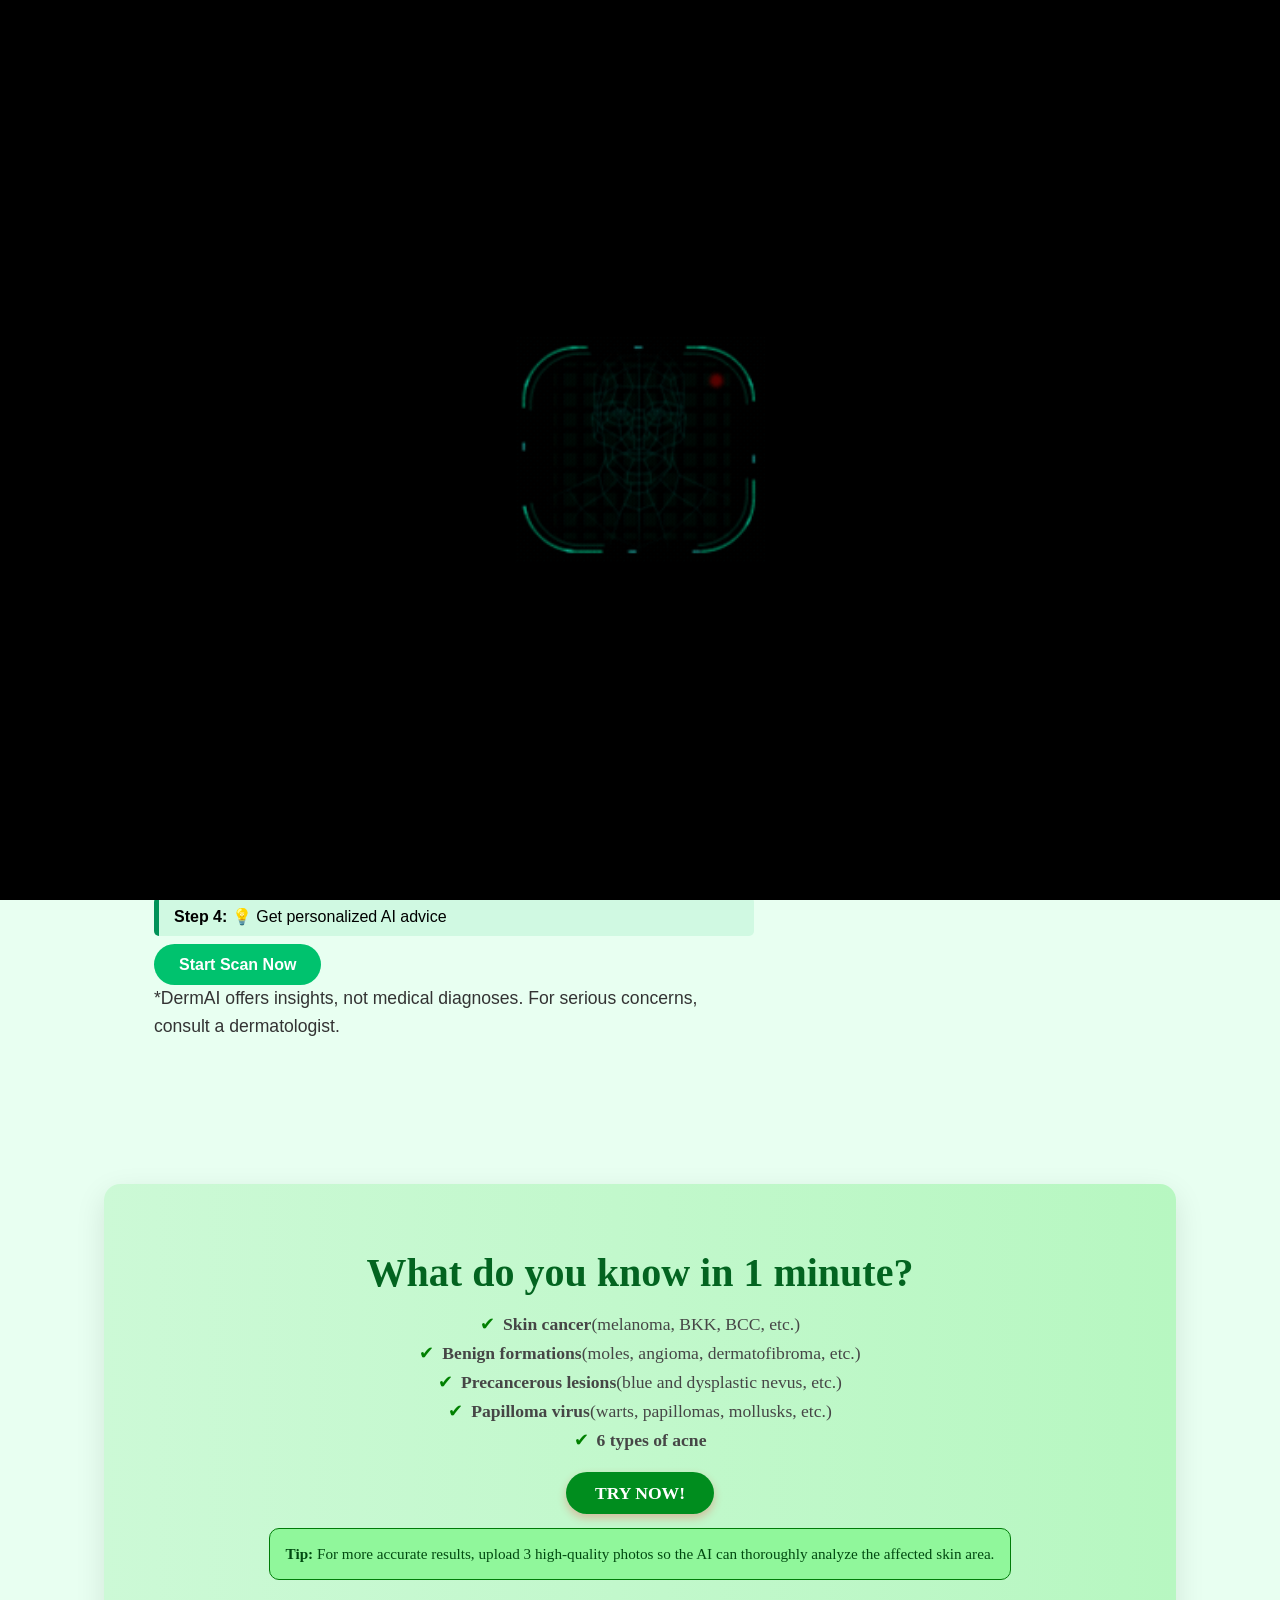
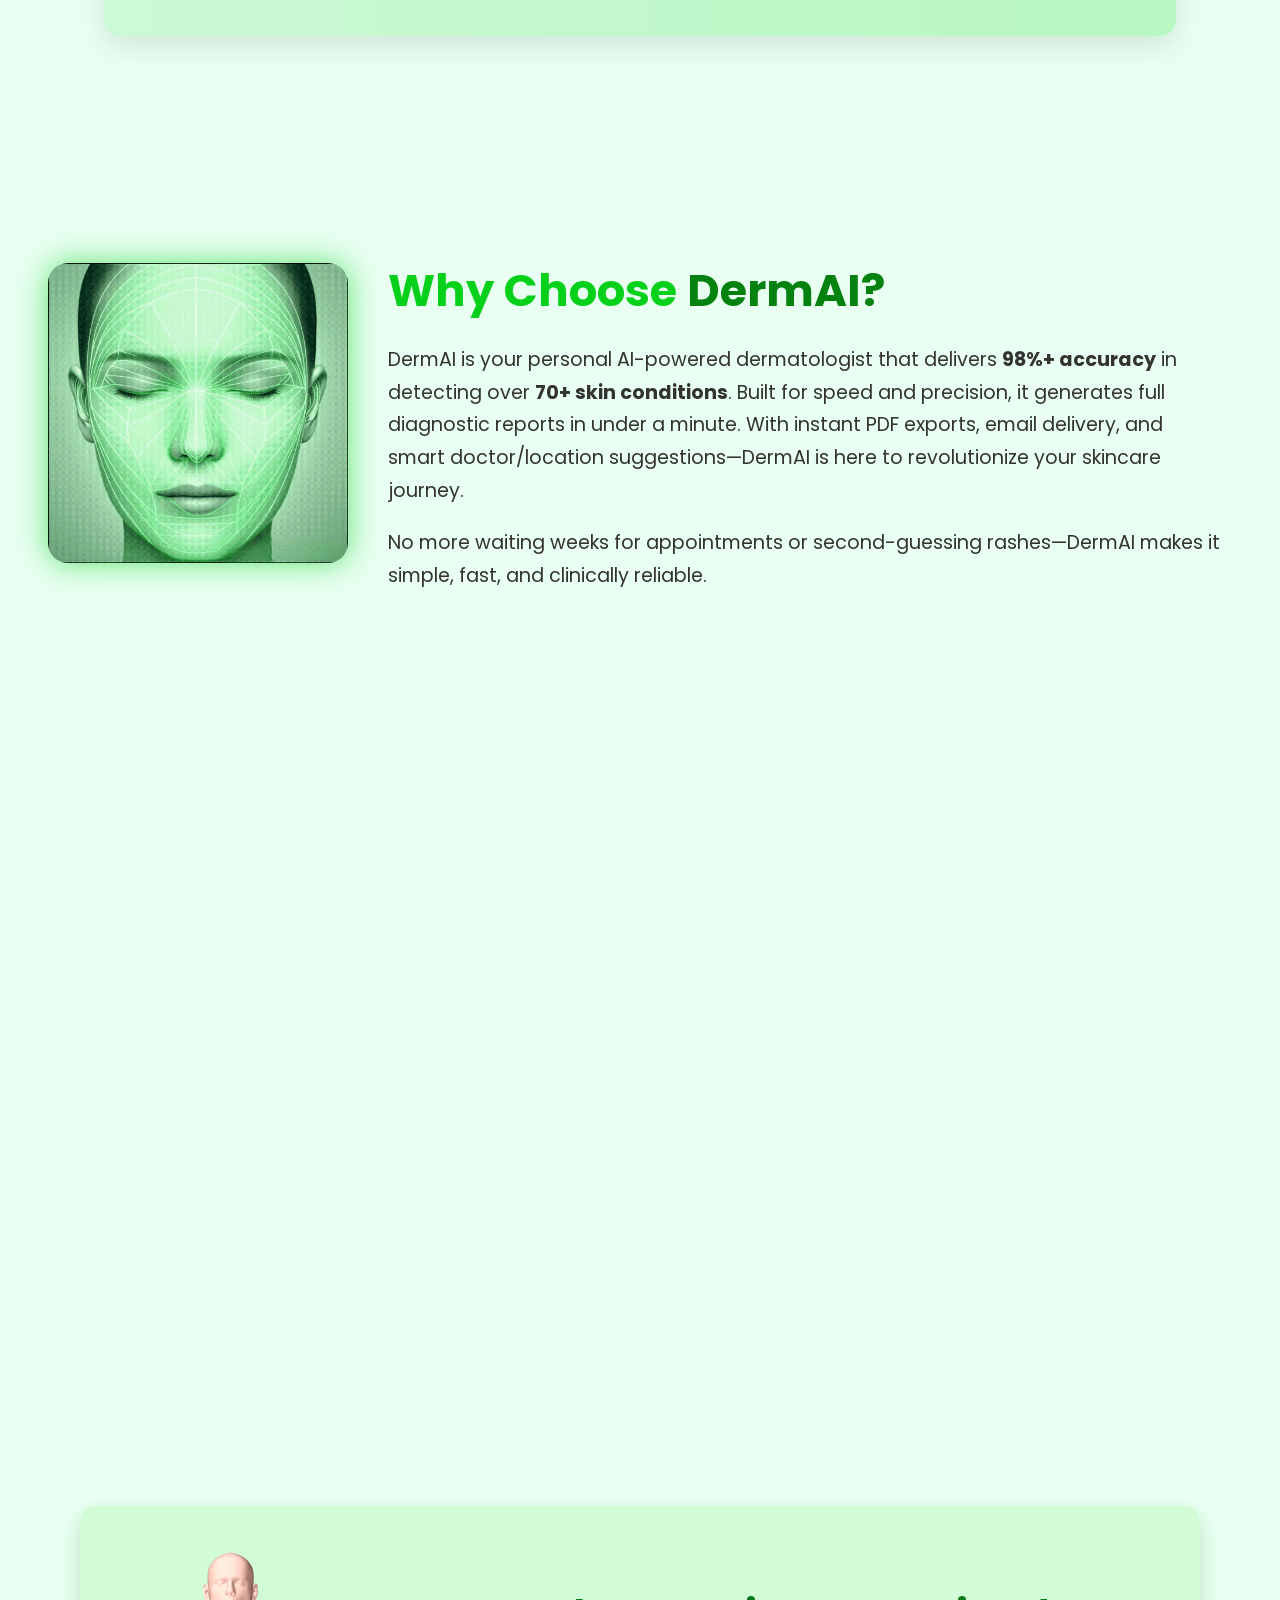
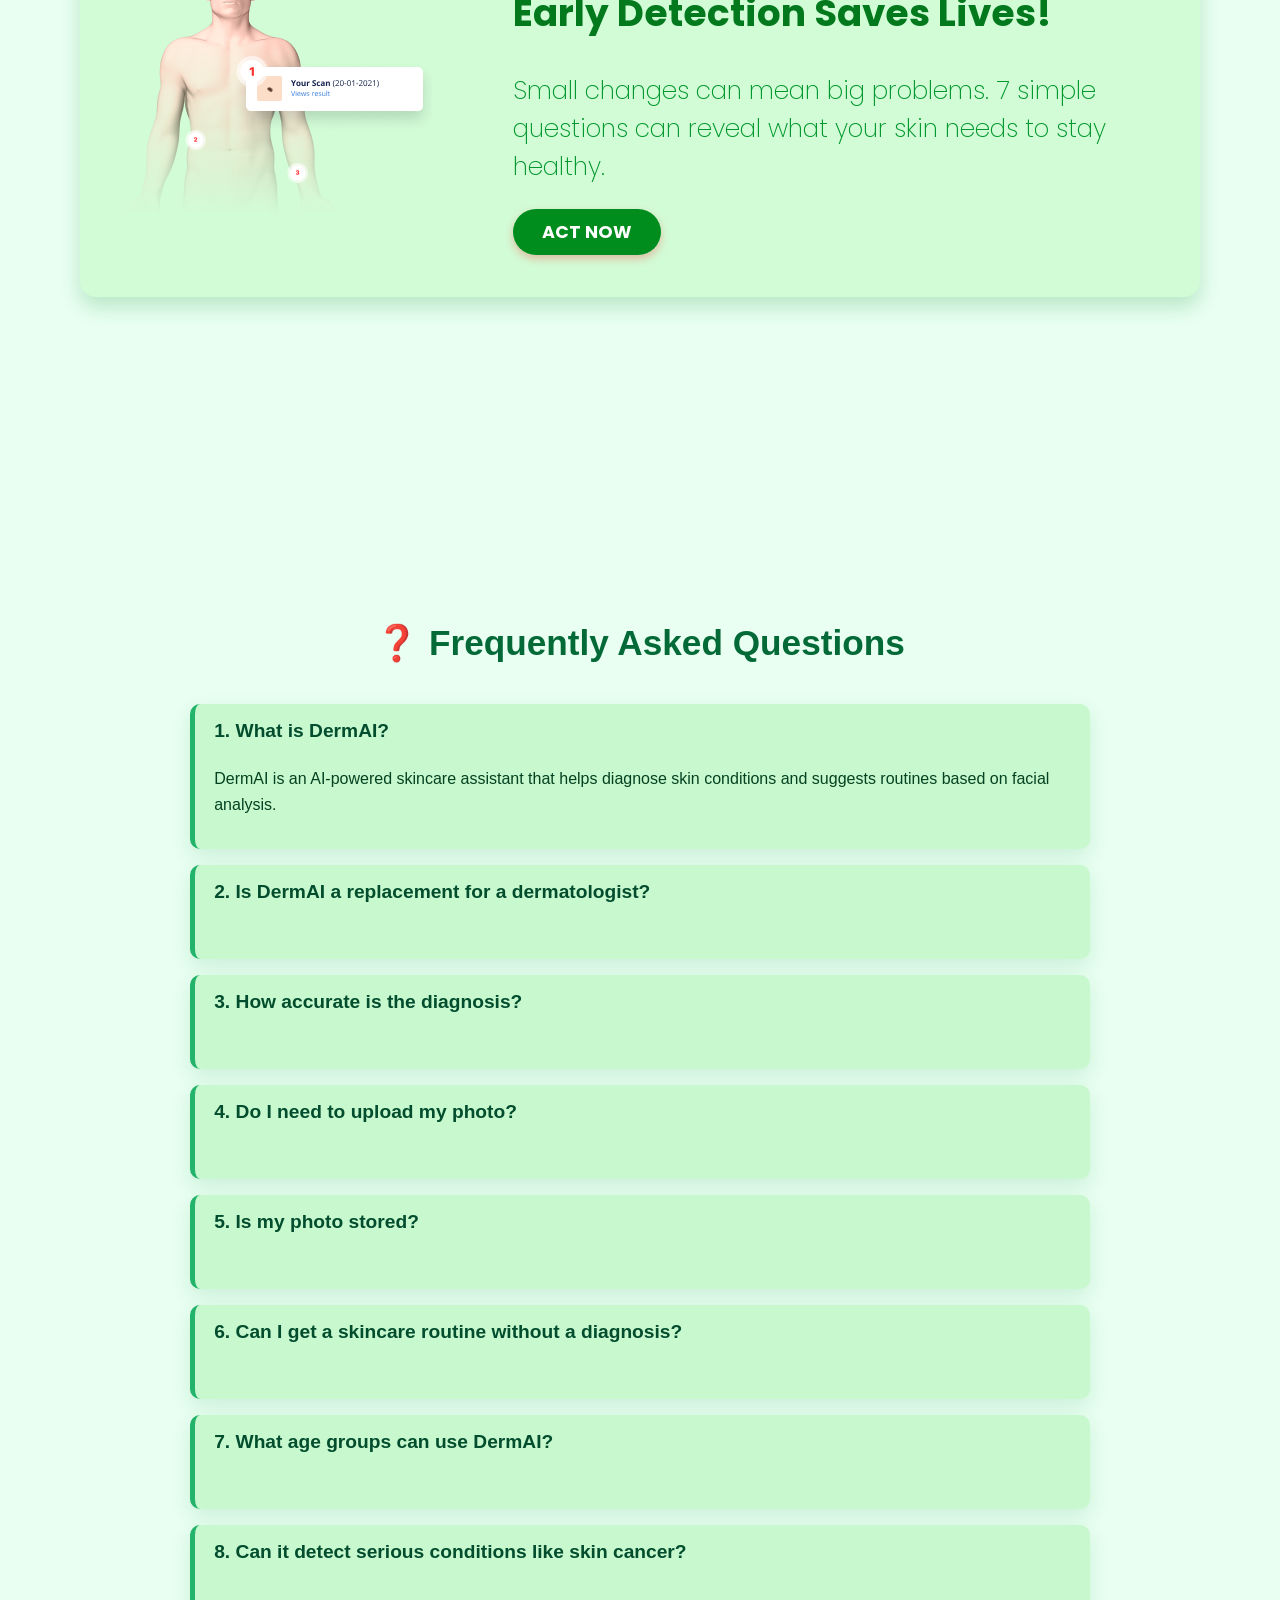
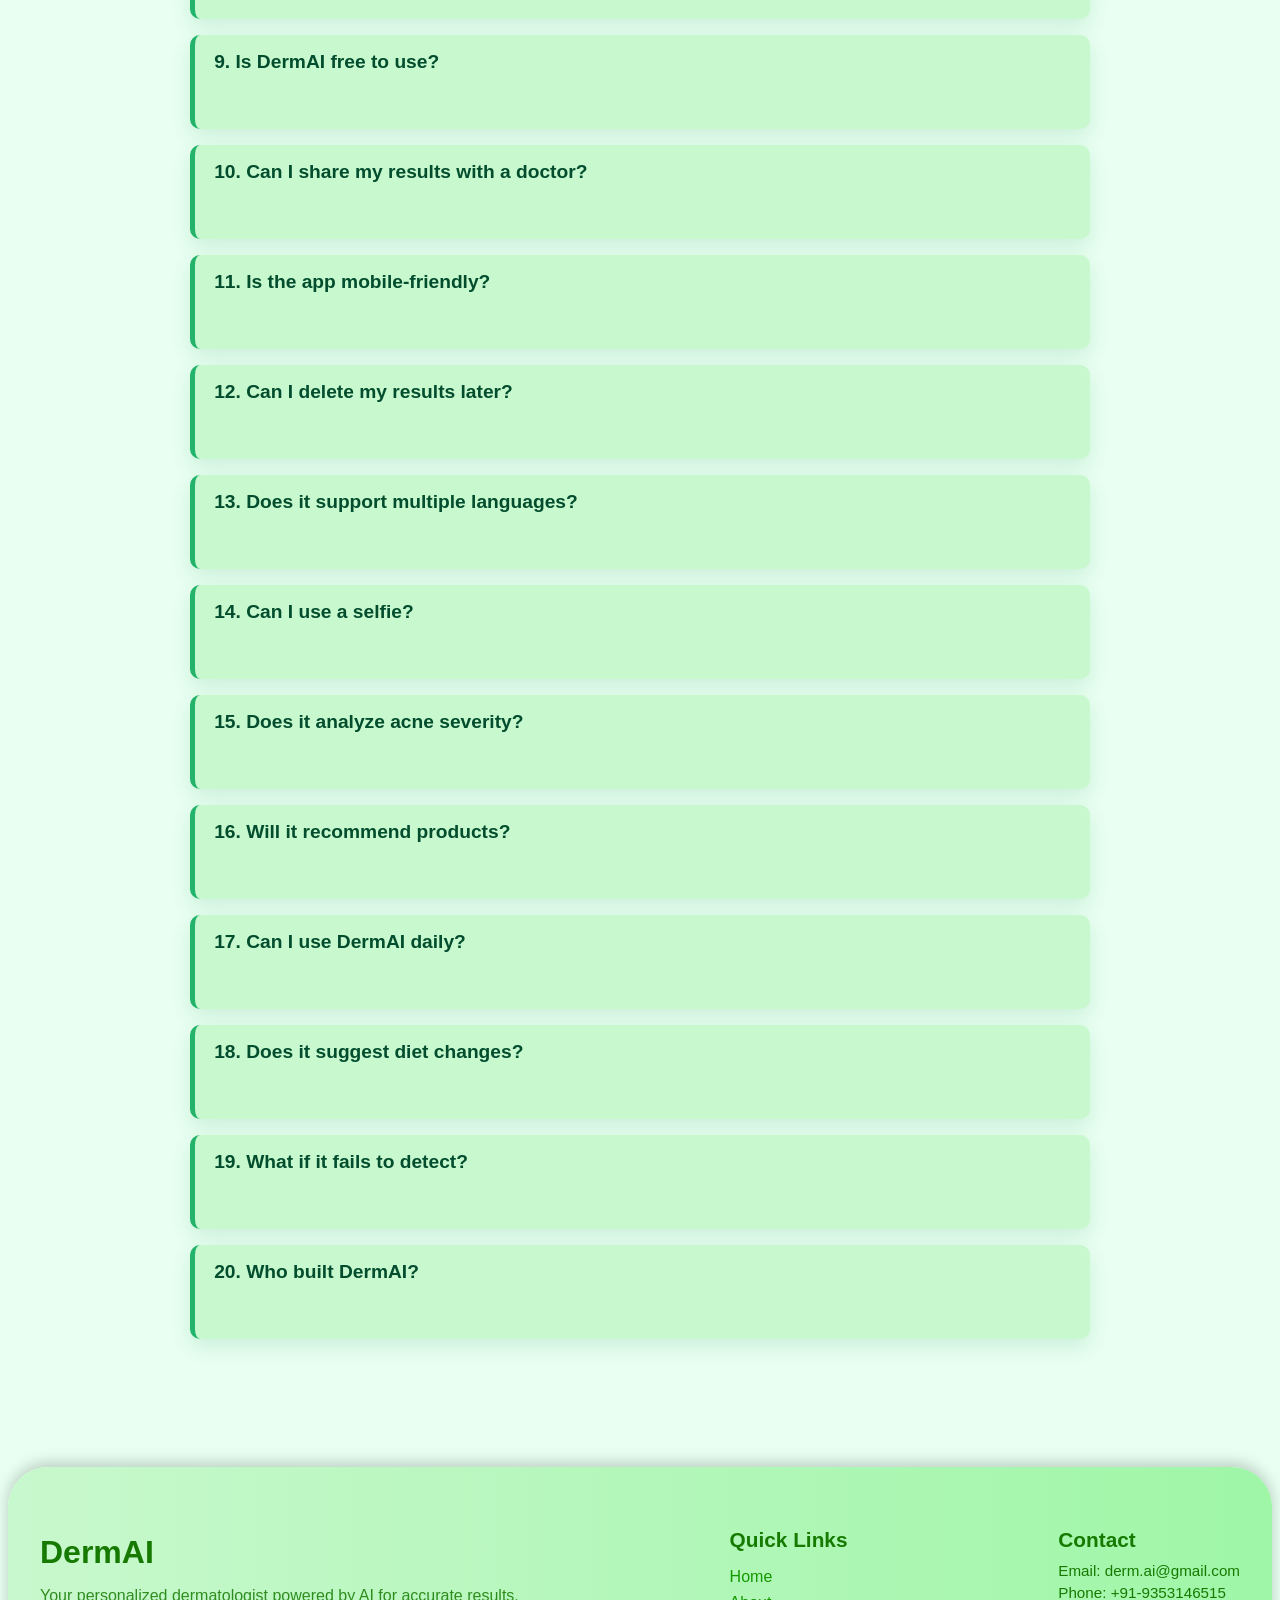
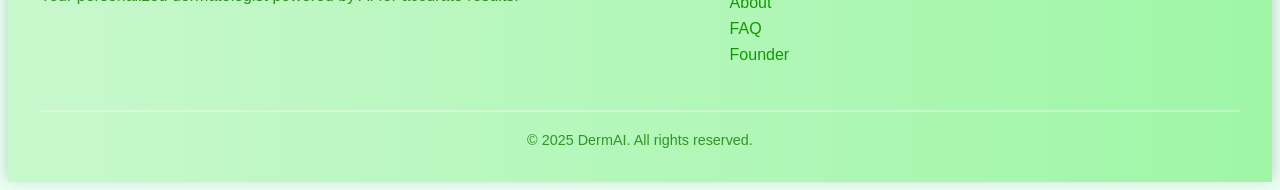
==== commit 80bc7138: "Update index.html" ====
--- a/index.html
+++ b/index.html
@@ -45,7 +45,7 @@
     </div>
 
     <header>
-      <a class="a-logo animate-fade" href="/src/html/index.html">
+      <a class="a-logo animate-fade" href="/index.html">
         <div class="logo animate-slide">
           <h1>DermAI</h1>
           <h3>Scan, Fix, Glow</h3>
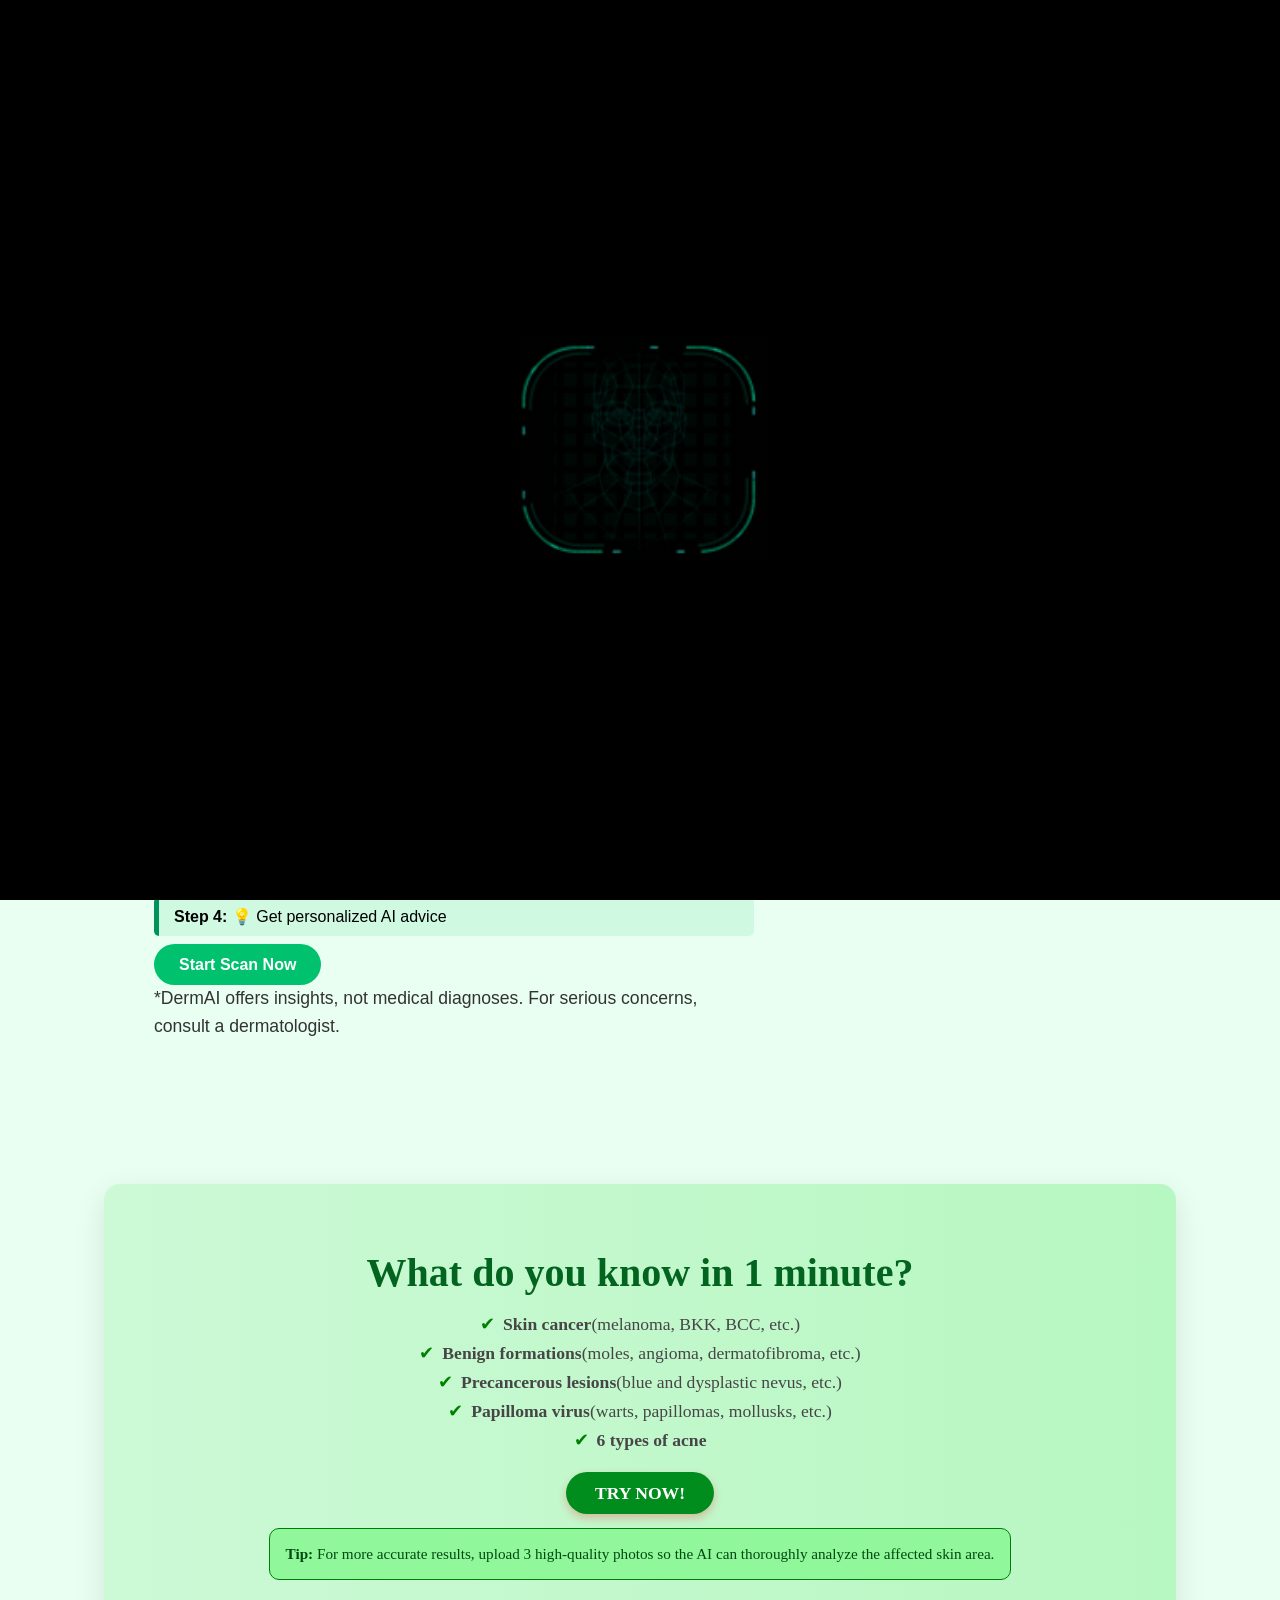
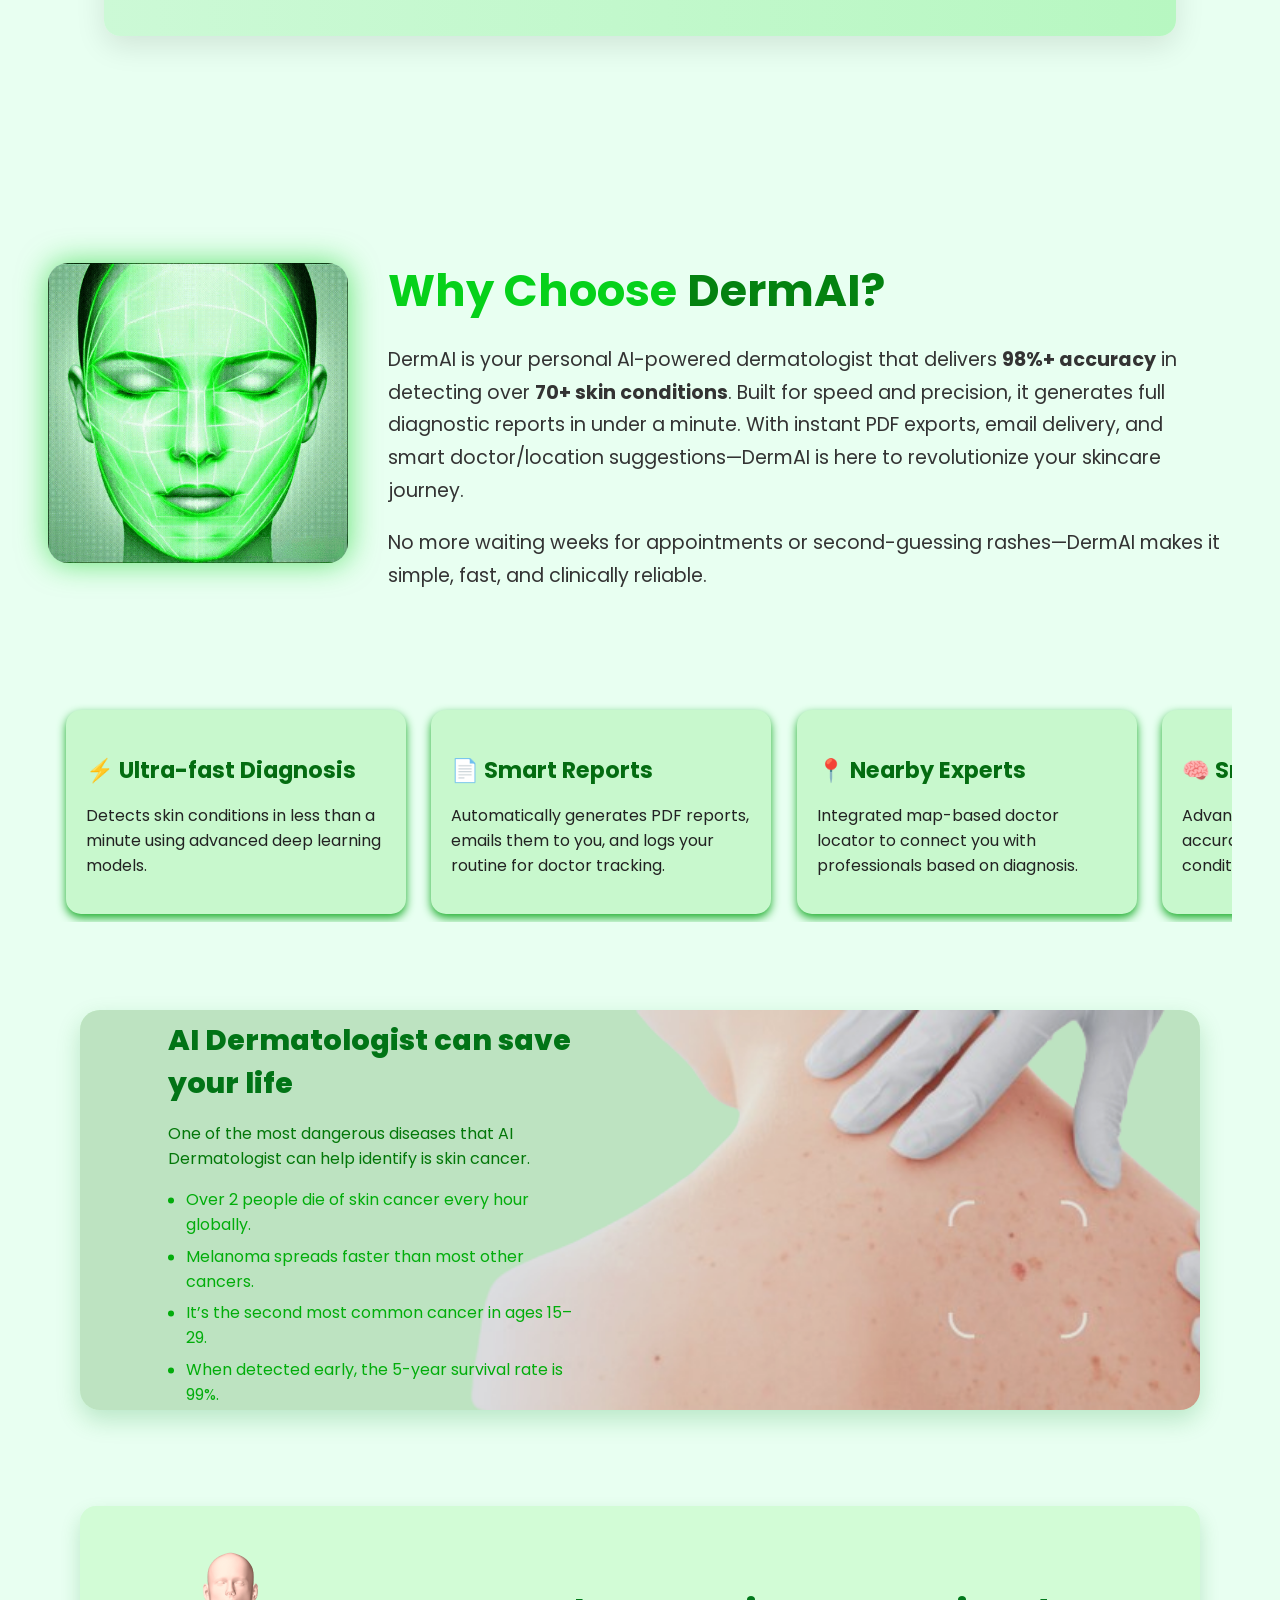
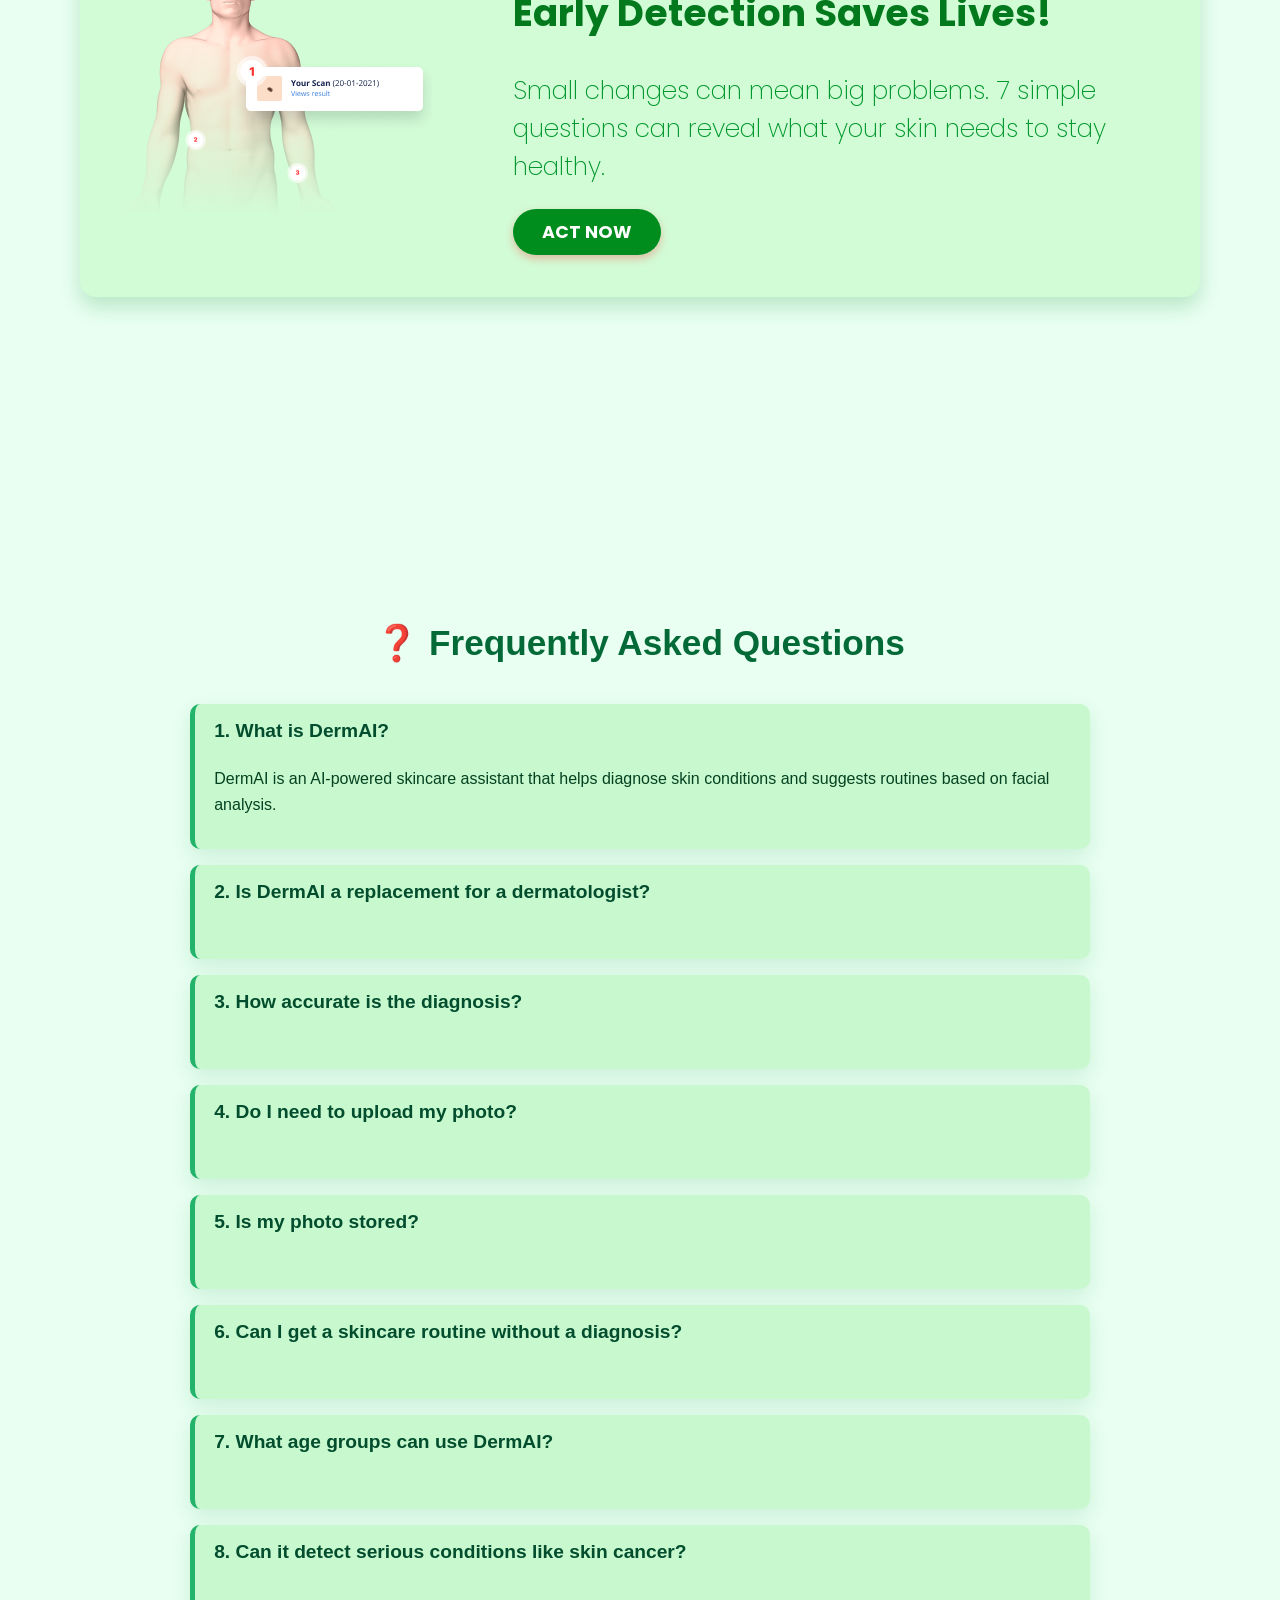
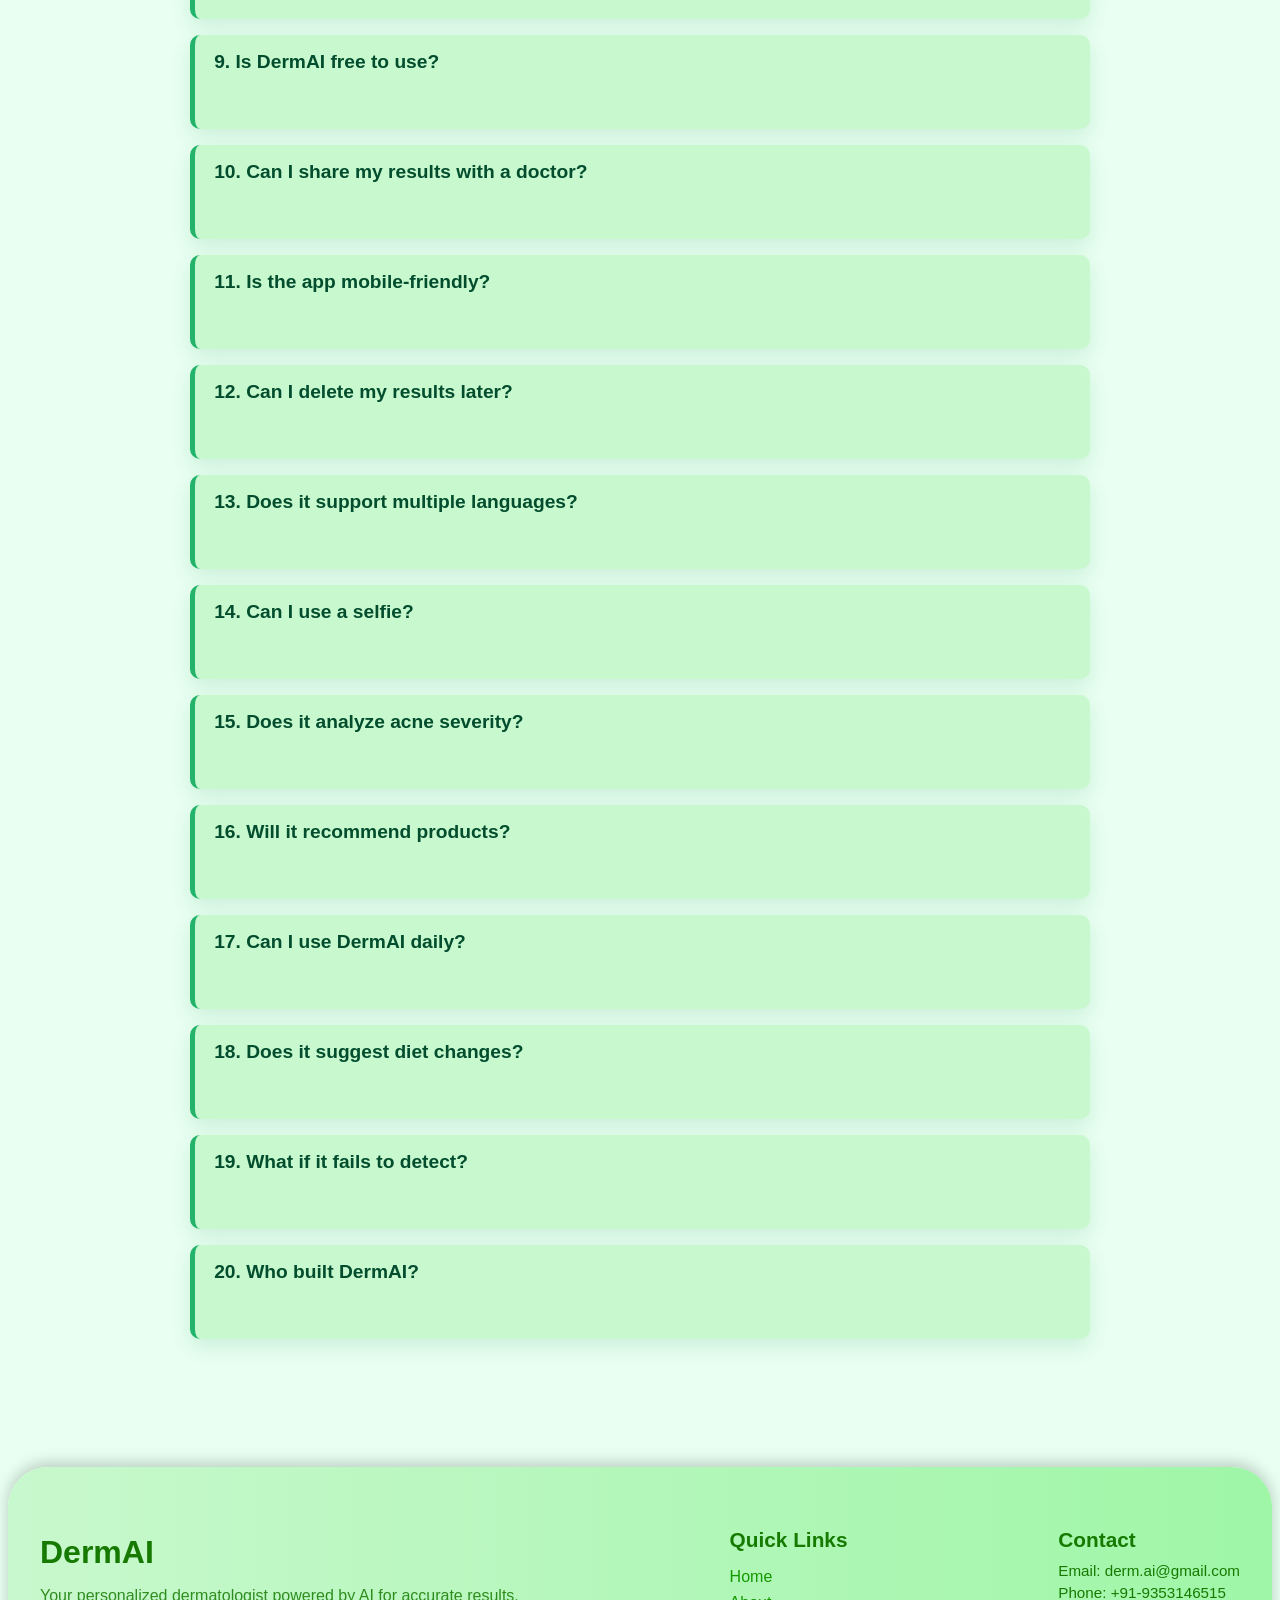
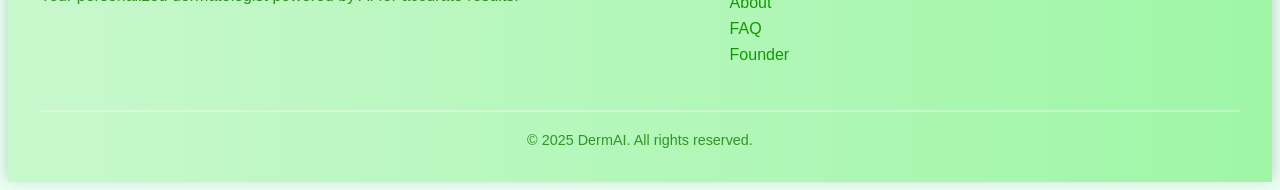
==== commit 0ac1879e: "Update index.html" ====
--- a/index.html
+++ b/index.html
@@ -56,7 +56,7 @@
       <!-- <h1 class="slogan">Scan your skin, understand your needs, and unlock the glow you deserve.</h1> -->
       <div class="nav-container">
         <nav class="nav-links" id="navLinks">
-          <a href="#home">Home</a>
+          <a href="https://dermai.kiddosphere.in">Home</a>
           <a href="#about">About</a>
           <a href="#faq">FAQ</a>
           <a href="https://kiddosphere.in">Founder</a>
@@ -452,7 +452,7 @@
         <div class="footer-links">
           <h3>Quick Links</h3>
           <ul>
-            <li><a href="#home">Home</a></li>
+            <li><a href="https://dermai.kiddosphere.in">Home</a></li>
             <li><a href="#about">About</a></li>
             <li><a href="#faq">FAQ</a></li>
             <li><a href="https://kiddosphere.in">Founder</a></li>
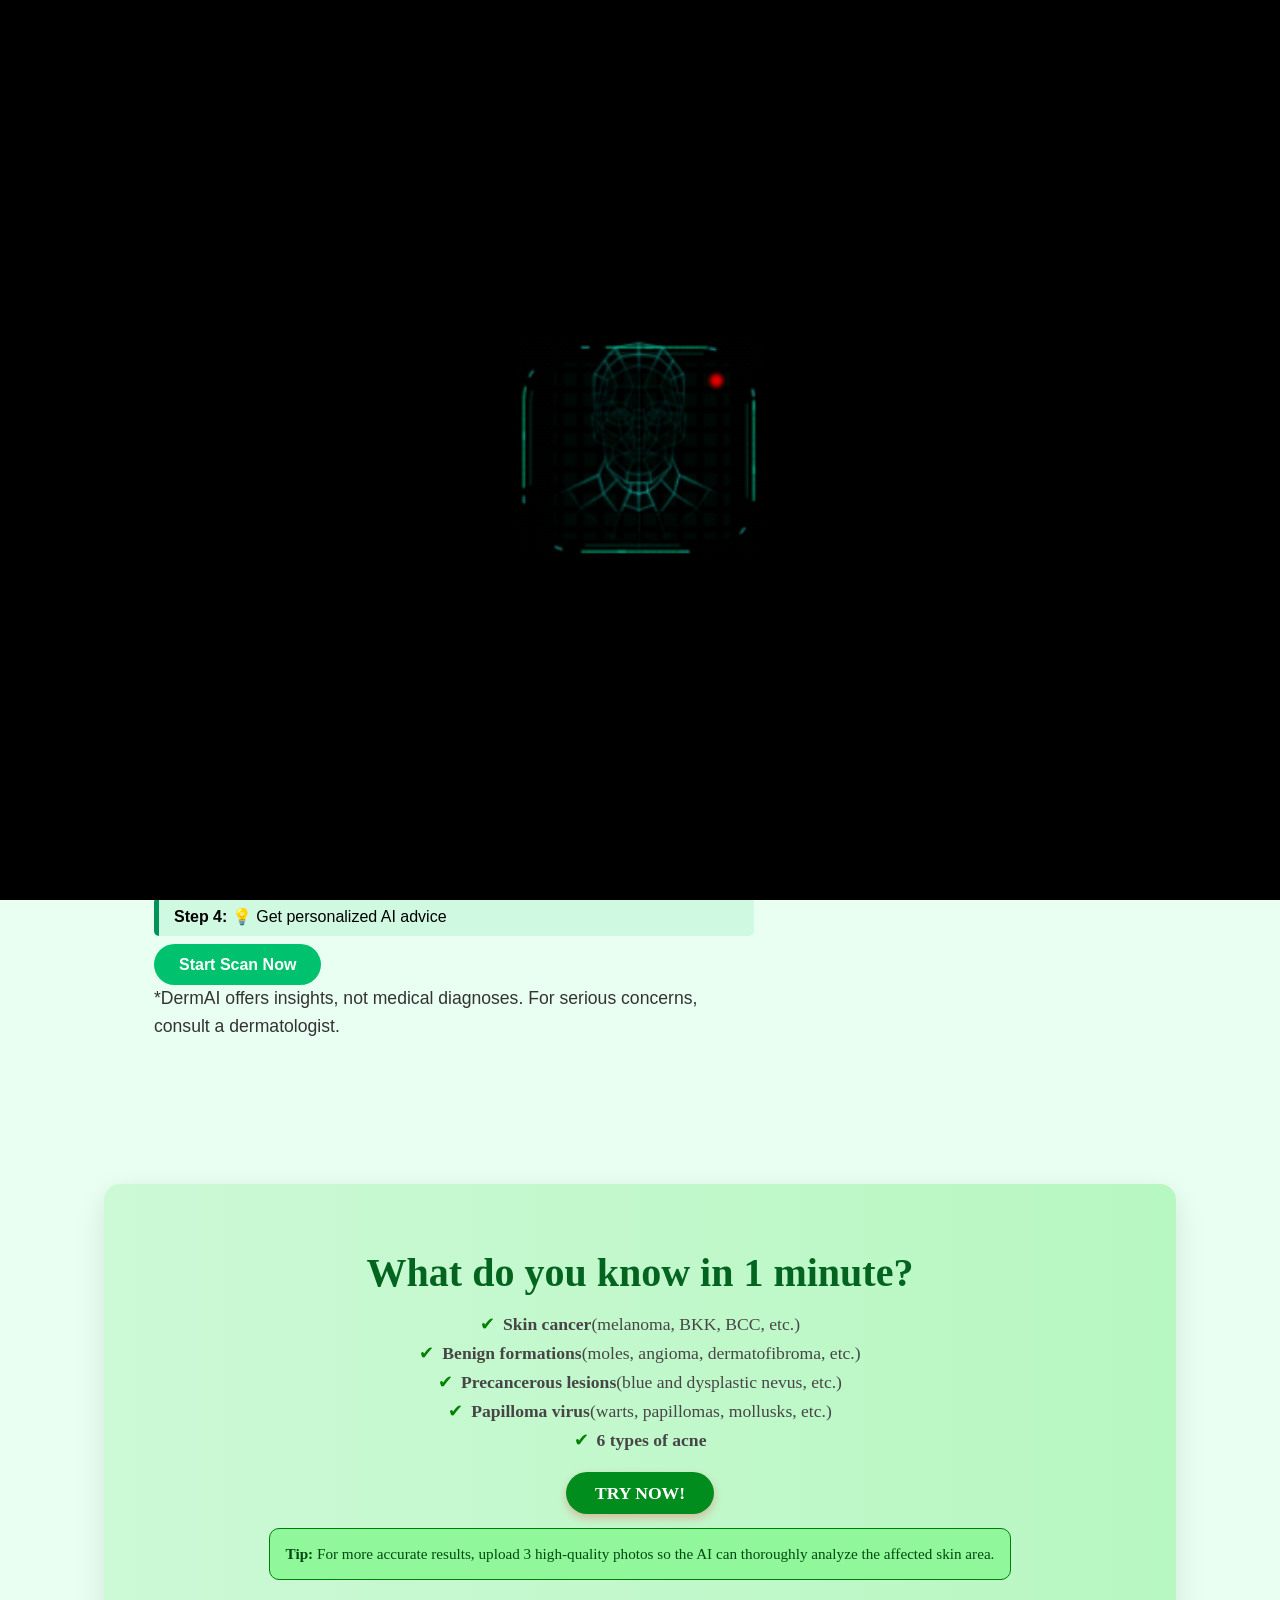
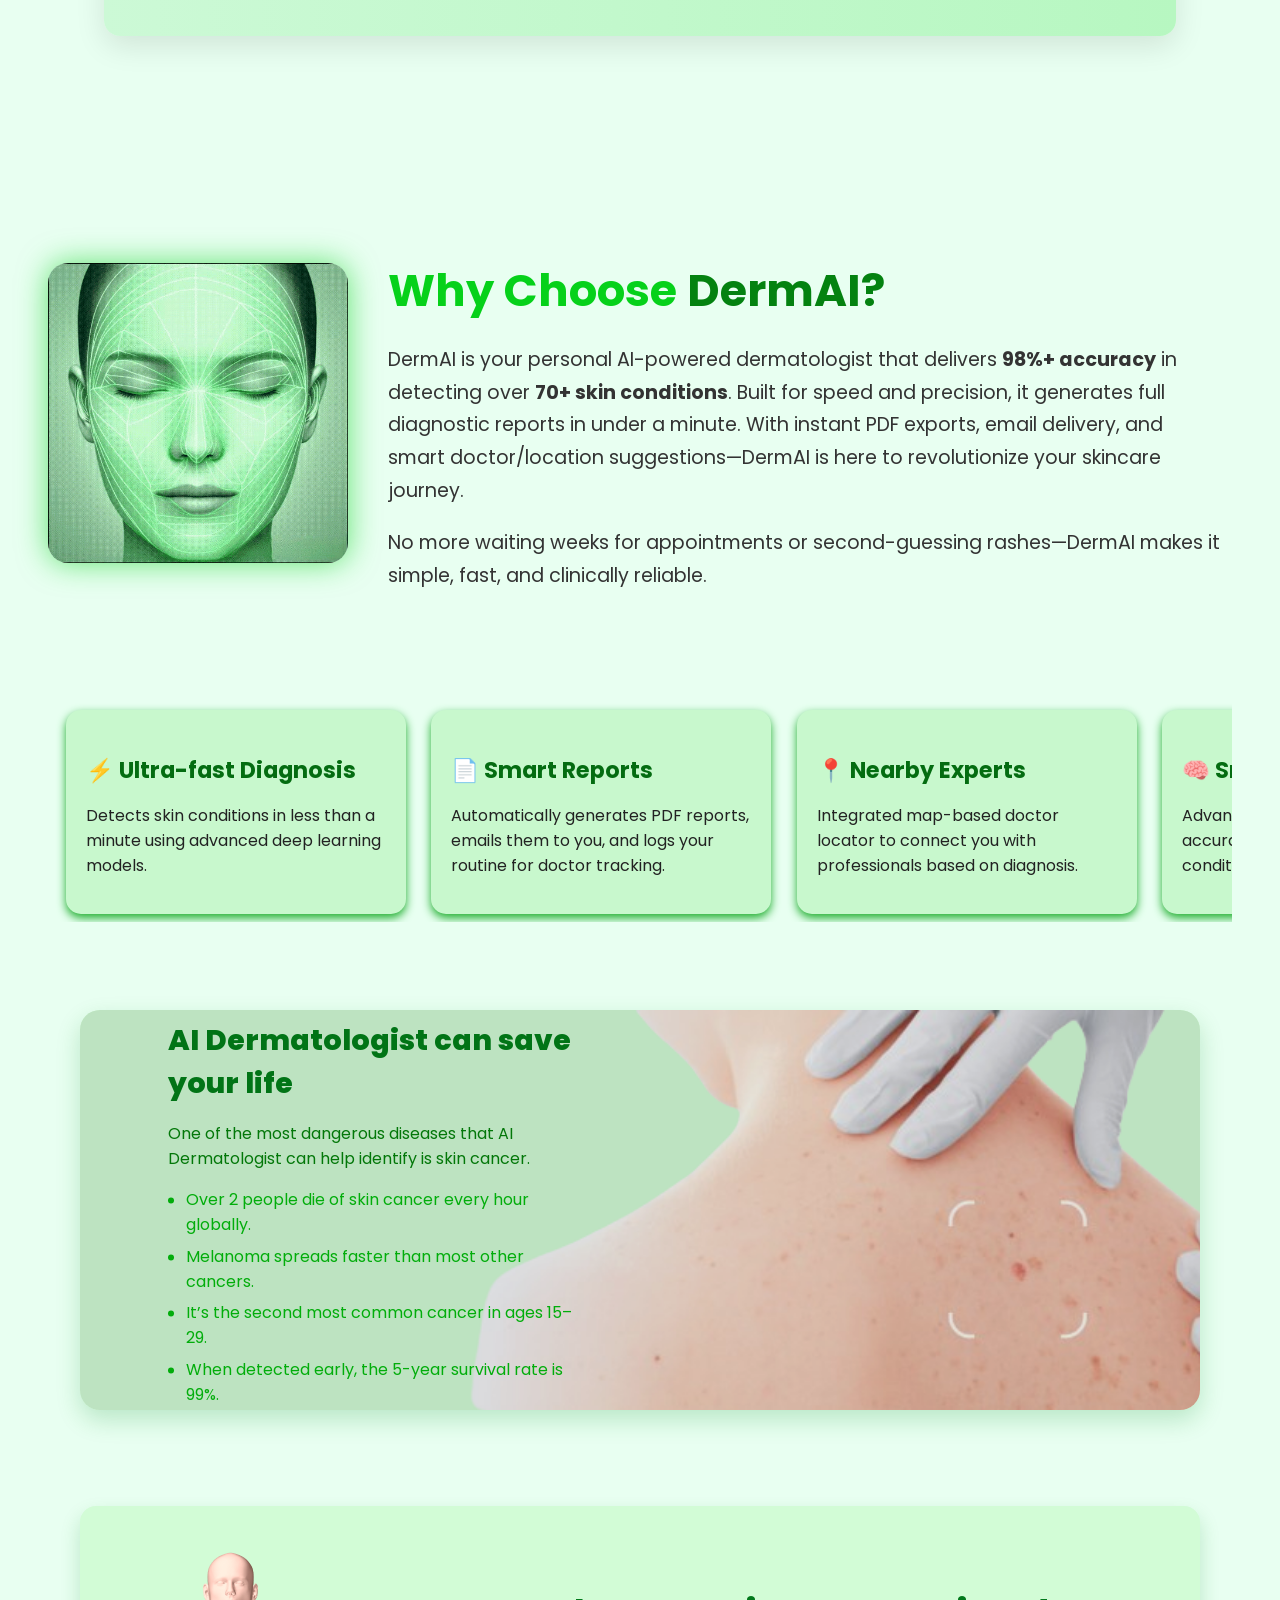
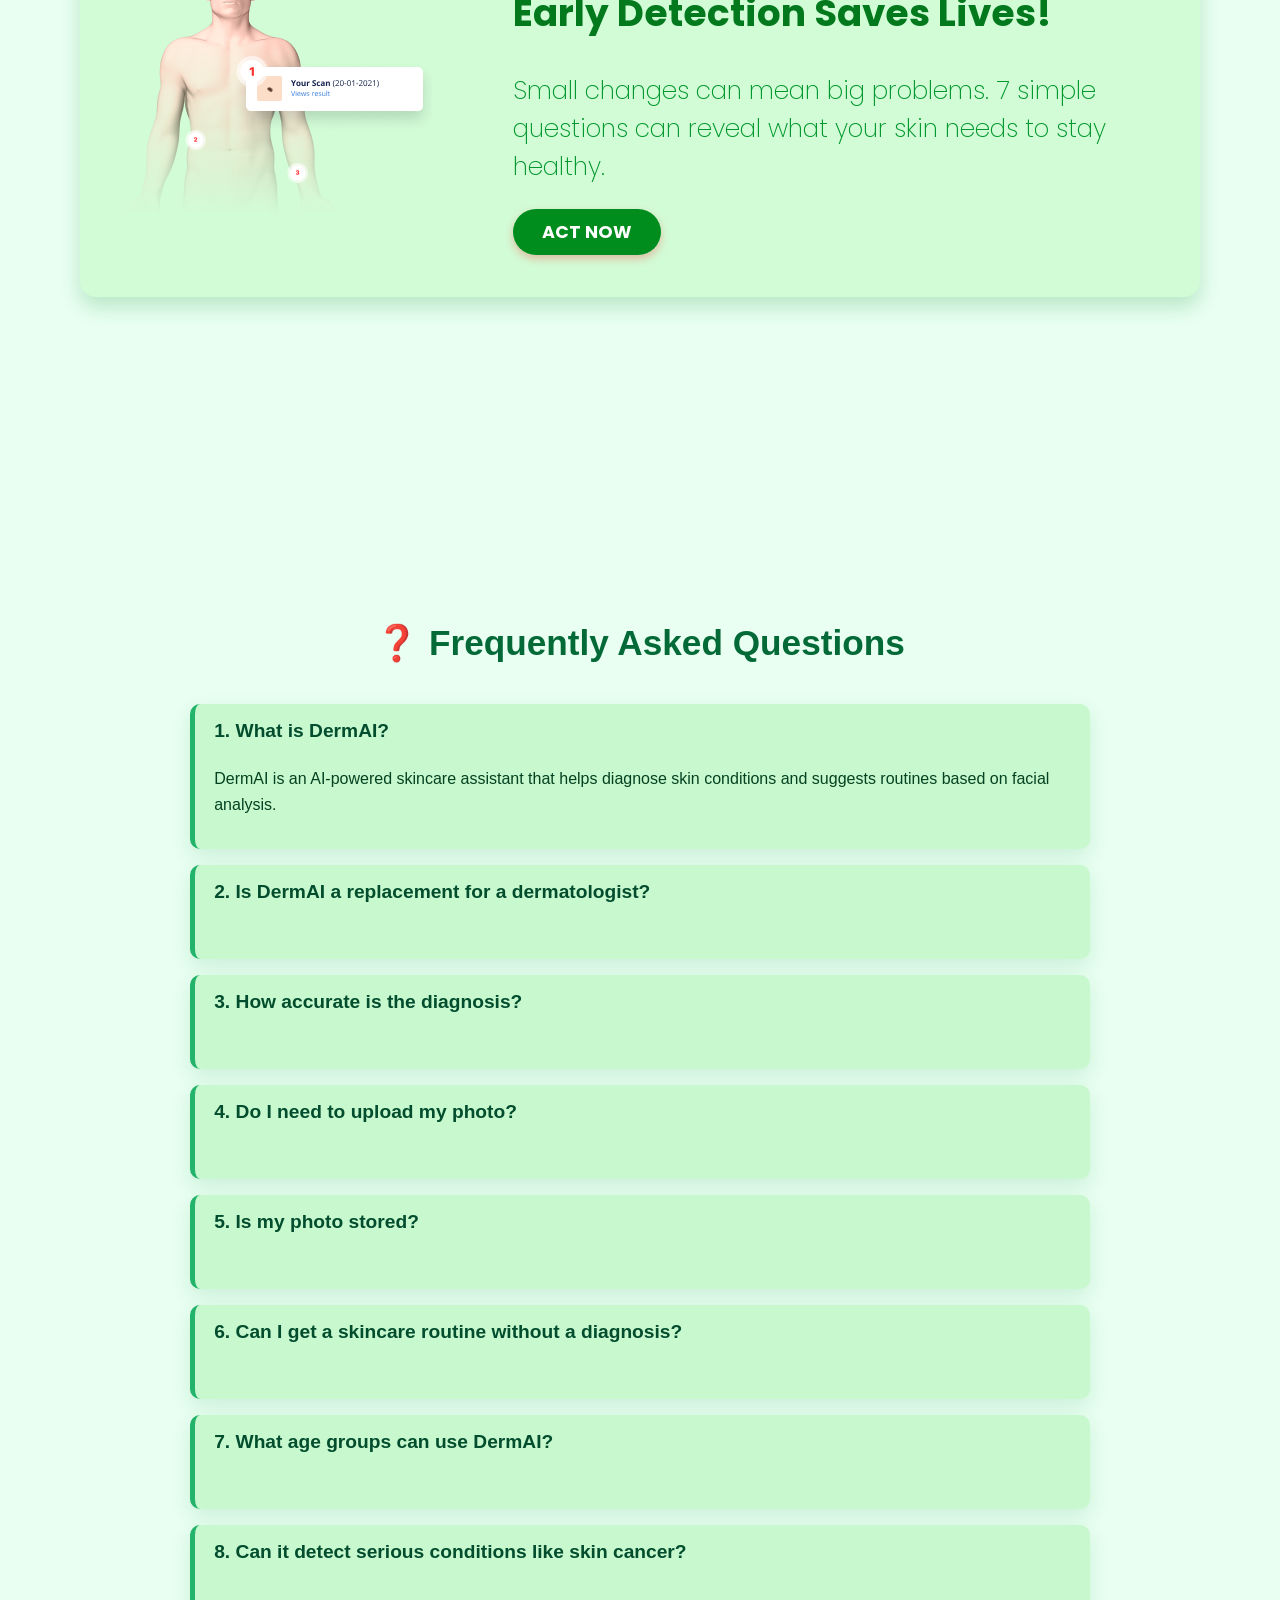
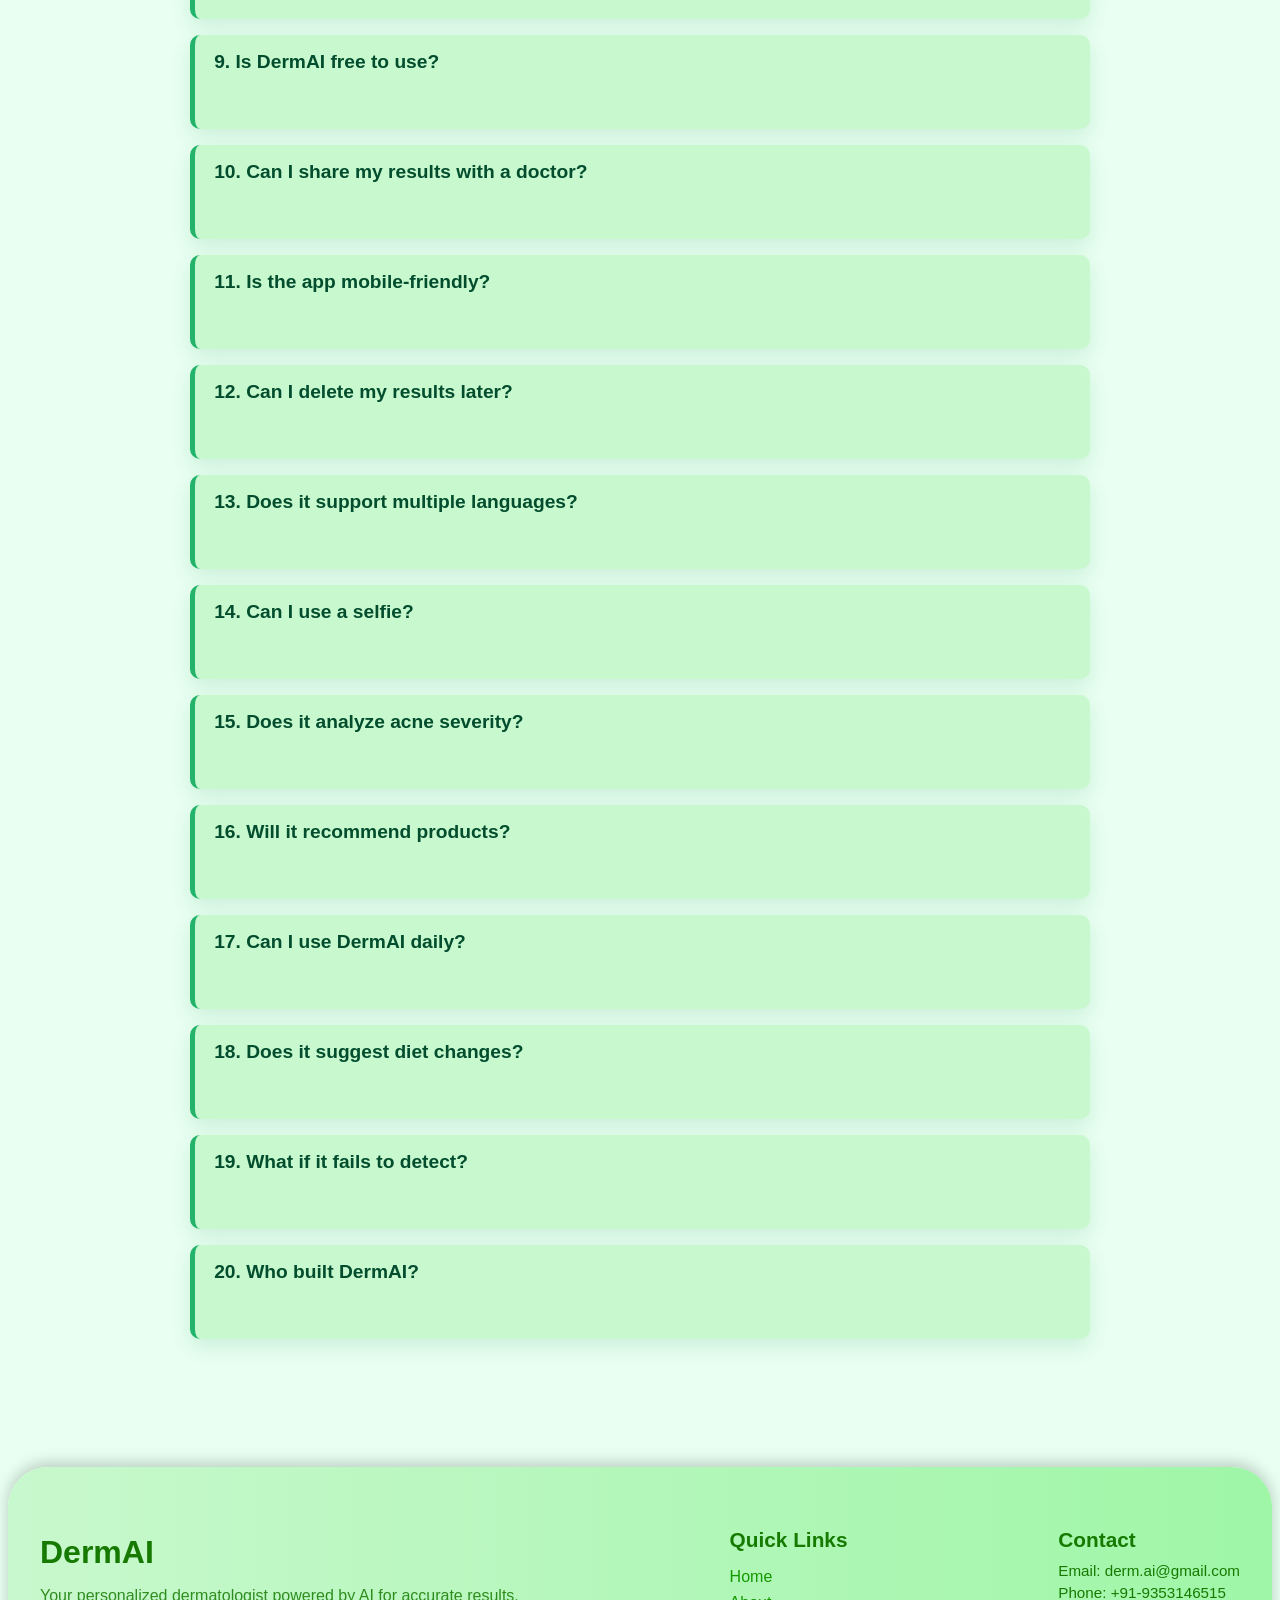
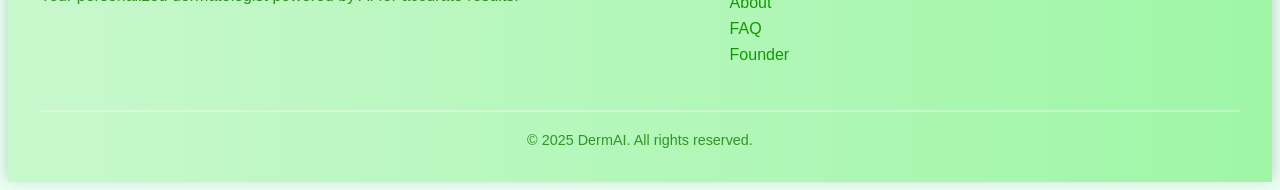
==== commit c20e684f: "Update index.html" ====
--- a/index.html
+++ b/index.html
@@ -27,11 +27,11 @@
       href="https://fonts.googleapis.com/css2?family=Poppins:wght@700&family=Roboto&display=swap"
       rel="stylesheet"
     />
-    <script type="module" src="/src/js/index.js"></script>
-    <script type="module" src="/src/js/disease.js"></script>
-    <script type="module" src="/src/js/routine.js"></script>
-    <script type="module" src="/src/js/ui.js"></script>
-    <script type="module" src="/src/js/loader.js"></script>
+    <script src="/src/js/index.js"></script>
+    <script src="/src/js/disease.js"></script>
+    <script src="/src/js/routine.js"></script>
+    <script src="/src/js/ui.js"></script>
+    <script src="/src/js/loader.js"></script>
   </head>
   <body>
     <div id="face-scanner-loader">
--- a/src/css/style.css
+++ b/src/css/style.css
@@ -91,14 +91,6 @@
   animation: scan-move 8s linear infinite;
   opacity: 0.7;
 }
-
-.hamburger {
-  display: none;
-  font-size: 30px;
-  cursor: pointer;
-  z-index: 101;
-}
-
 .sticky-action-bar {
   position: sticky;
   overflow: hidden;
@@ -148,13 +140,6 @@
   font-weight: 400;
   color: #222;
   letter-spacing: 1px;
-}
-
-.nav-container {
-  display: flex;
-  justify-content: space-between;
-  align-items: center;
-  flex-wrap: wrap;
 }
 
 .action-btn {
@@ -179,19 +164,42 @@
   border: 3px solid #5eff61;
 }
 
-.nav-links {
-  display: flex;
-  gap: 24px;
-  font-size: 15px;
-}
-
+.navbar {
+  display: flex;
+  justify-content: space-between;
+  align-items: center;
+  background: #121212;
+  padding: 1rem 2rem;
+  color: #fff;
+  position: relative;
+  z-index: 1000;
+  font-family: 'Segoe UI', Tahoma, Geneva, Verdana, sans-serif;
+}
+
+/* 🍔 Hamburger Button */
+.hamburger {
+  font-size: 1.8rem;
+  cursor: pointer;
+  display: none;
+  user-select: none;
+}
+
+/* 🧭 Navigation Links Container */
+.nav-container {
+  display: flex;
+}
+
+/* 🧷 Individual Links */
 .nav-links a {
+  color: #fff;
   text-decoration: none;
-  color: #333;
+  margin: 0 1rem;
   font-weight: 500;
-  position: relative;
-  font-size: 20px;
-  transition: color 0.3s;
+  transition: color 0.3s ease;
+}
+
+.nav-links a:hover {
+  color: #00ffd5;
 }
 
 .nav-links a::after {
@@ -203,10 +211,6 @@
   bottom: -4px;
   background-color: #00b712;
   transition: width 0.3s ease;
-}
-
-.nav-links a:hover {
-  color: #028e10;
 }
 
 .nav-links a:hover::after {
@@ -1072,12 +1076,36 @@
     transform: translateY(0);
   }
 
+   .hamburger {
+    display: block;
+  }
+
+  .nav-container {
+    position: absolute;
+    top: 100%;
+    left: 0;
+    width: 100%;
+    background: #1c1c1c;
+    flex-direction: column;
+    display: none;
+    padding: 1rem 0;
+  }
+
+  .nav-container.show {
+    display: flex;
+  }
+
+  .nav-links {
+    flex-direction: column;
+    align-items: center;
+    width: 100%;
+  }
+
   .nav-links a {
-    font-size: 24px;
-    color: #fff;
-    text-decoration: none;
-    font-weight: bold;
-  }
+    margin: 0.75rem 0;
+    font-size: 1.1rem;
+  }
+  
   .sticky-action-bar {
     flex-direction: column;
     gap: 15px;
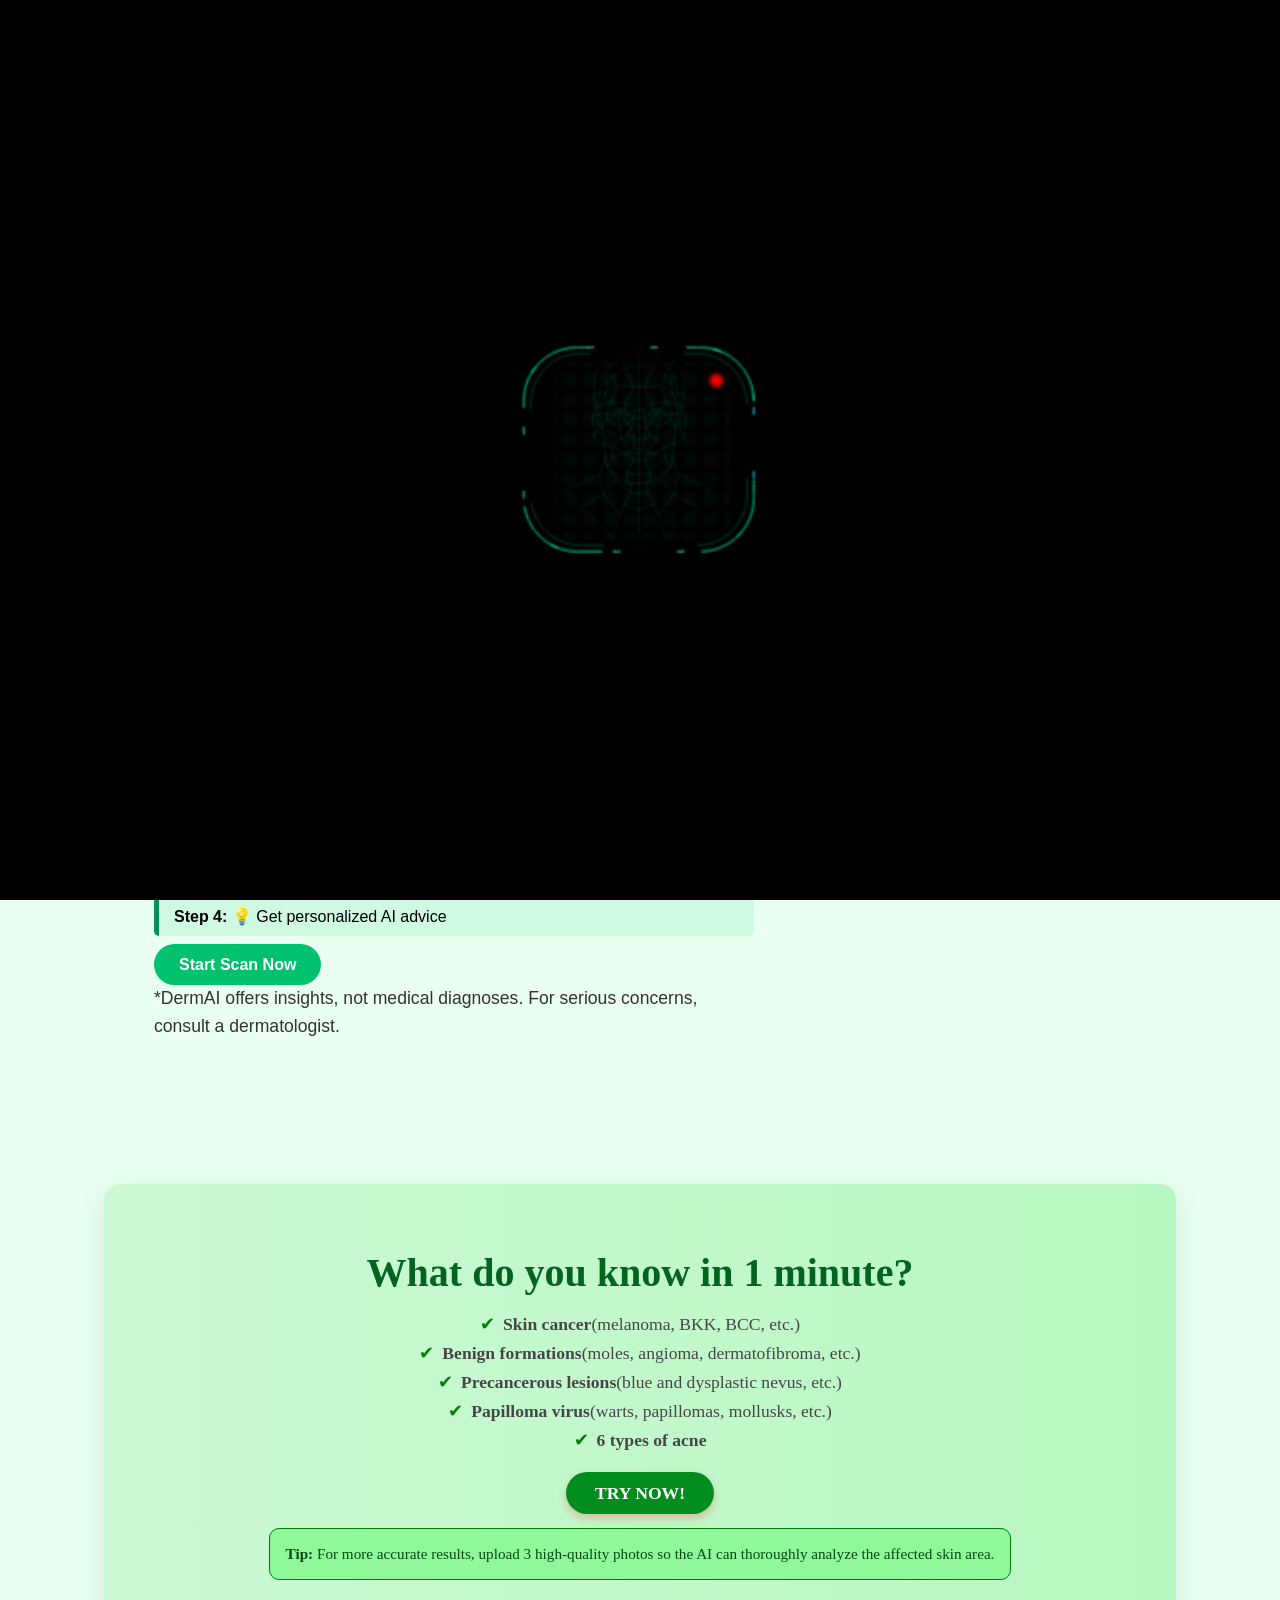
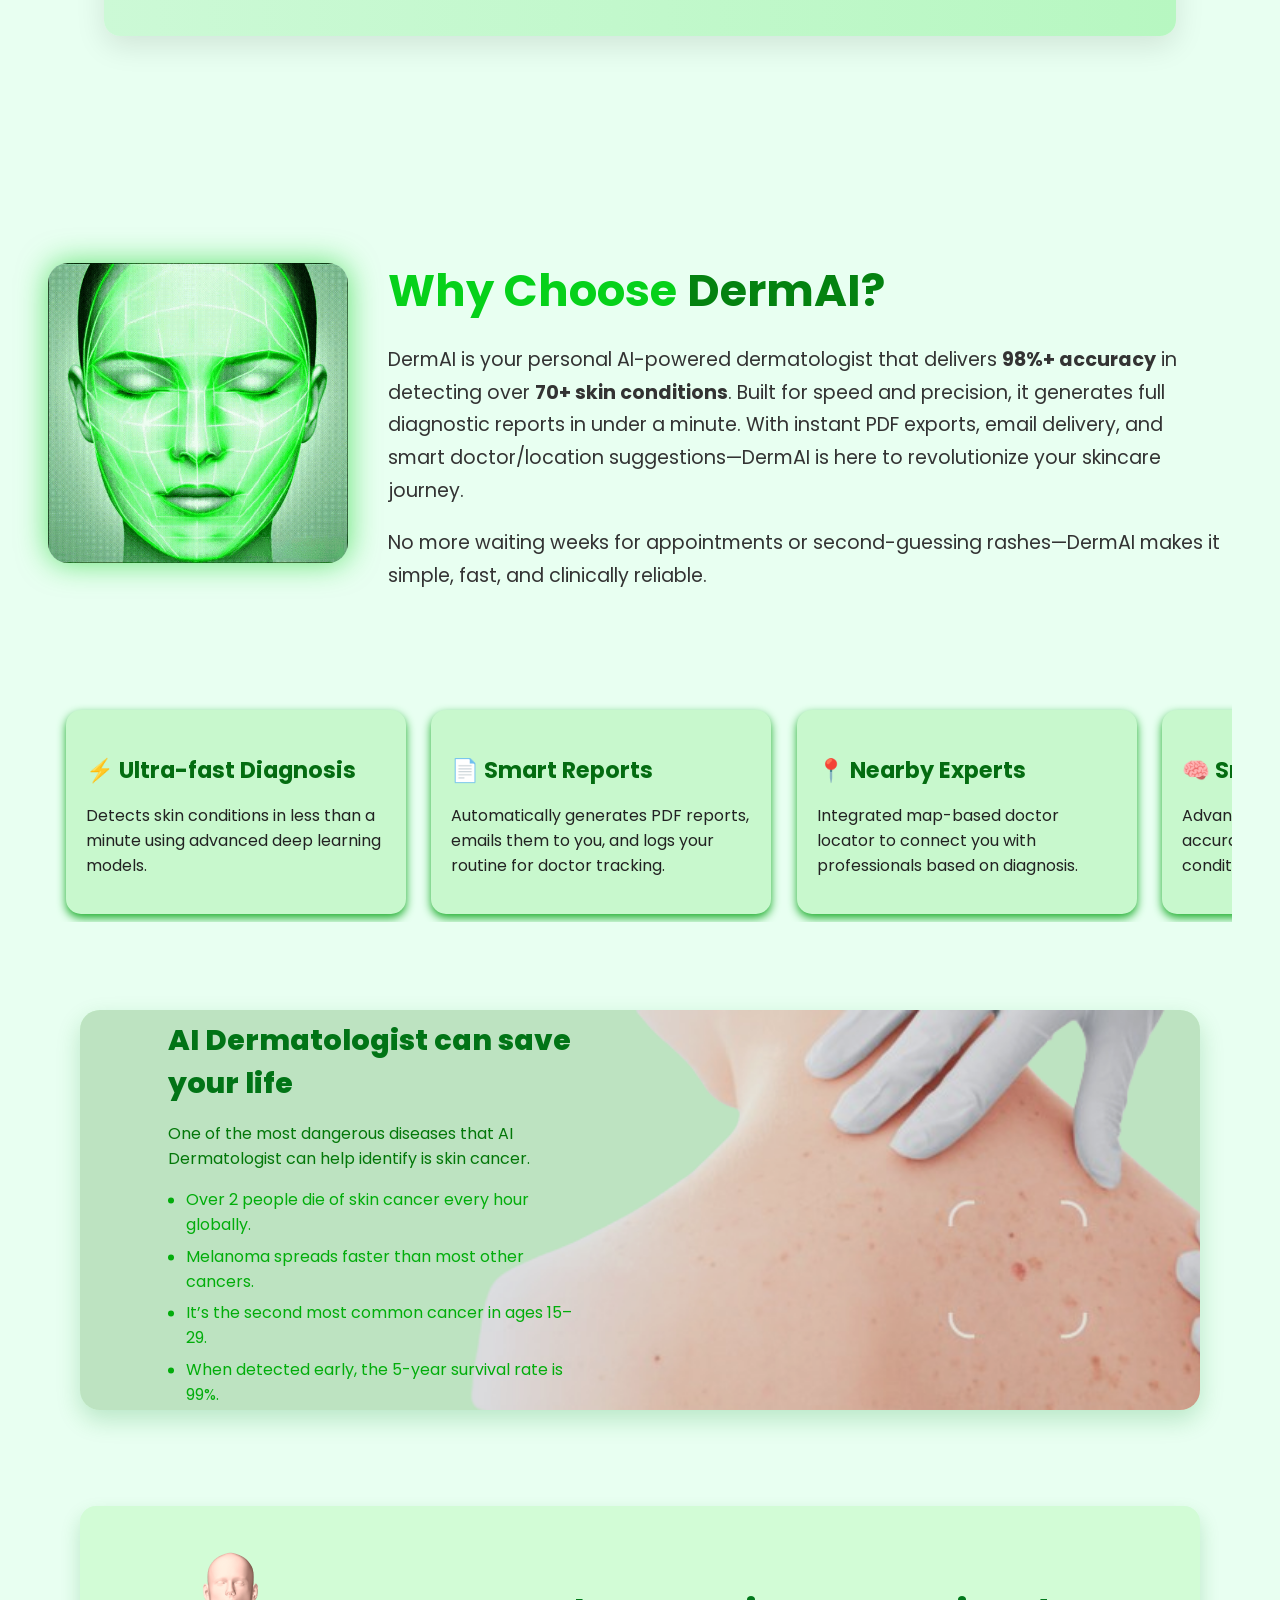
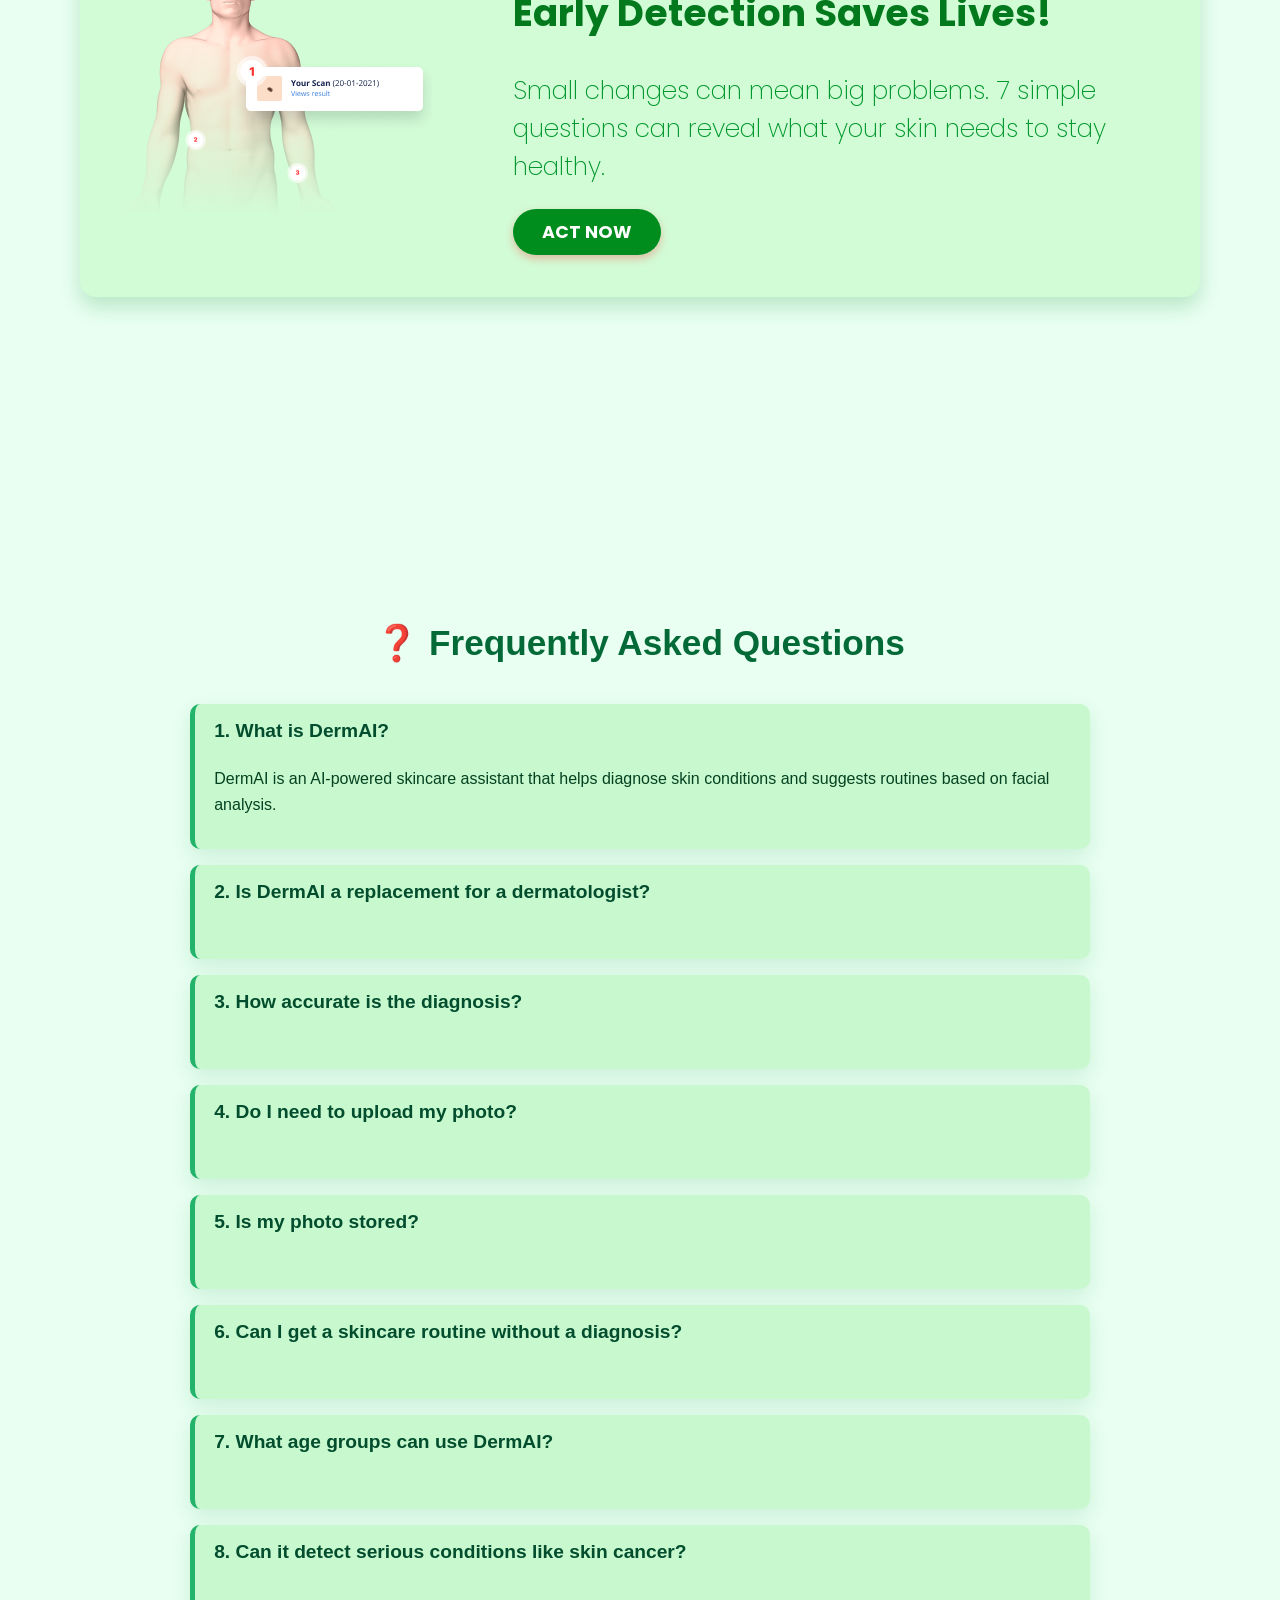
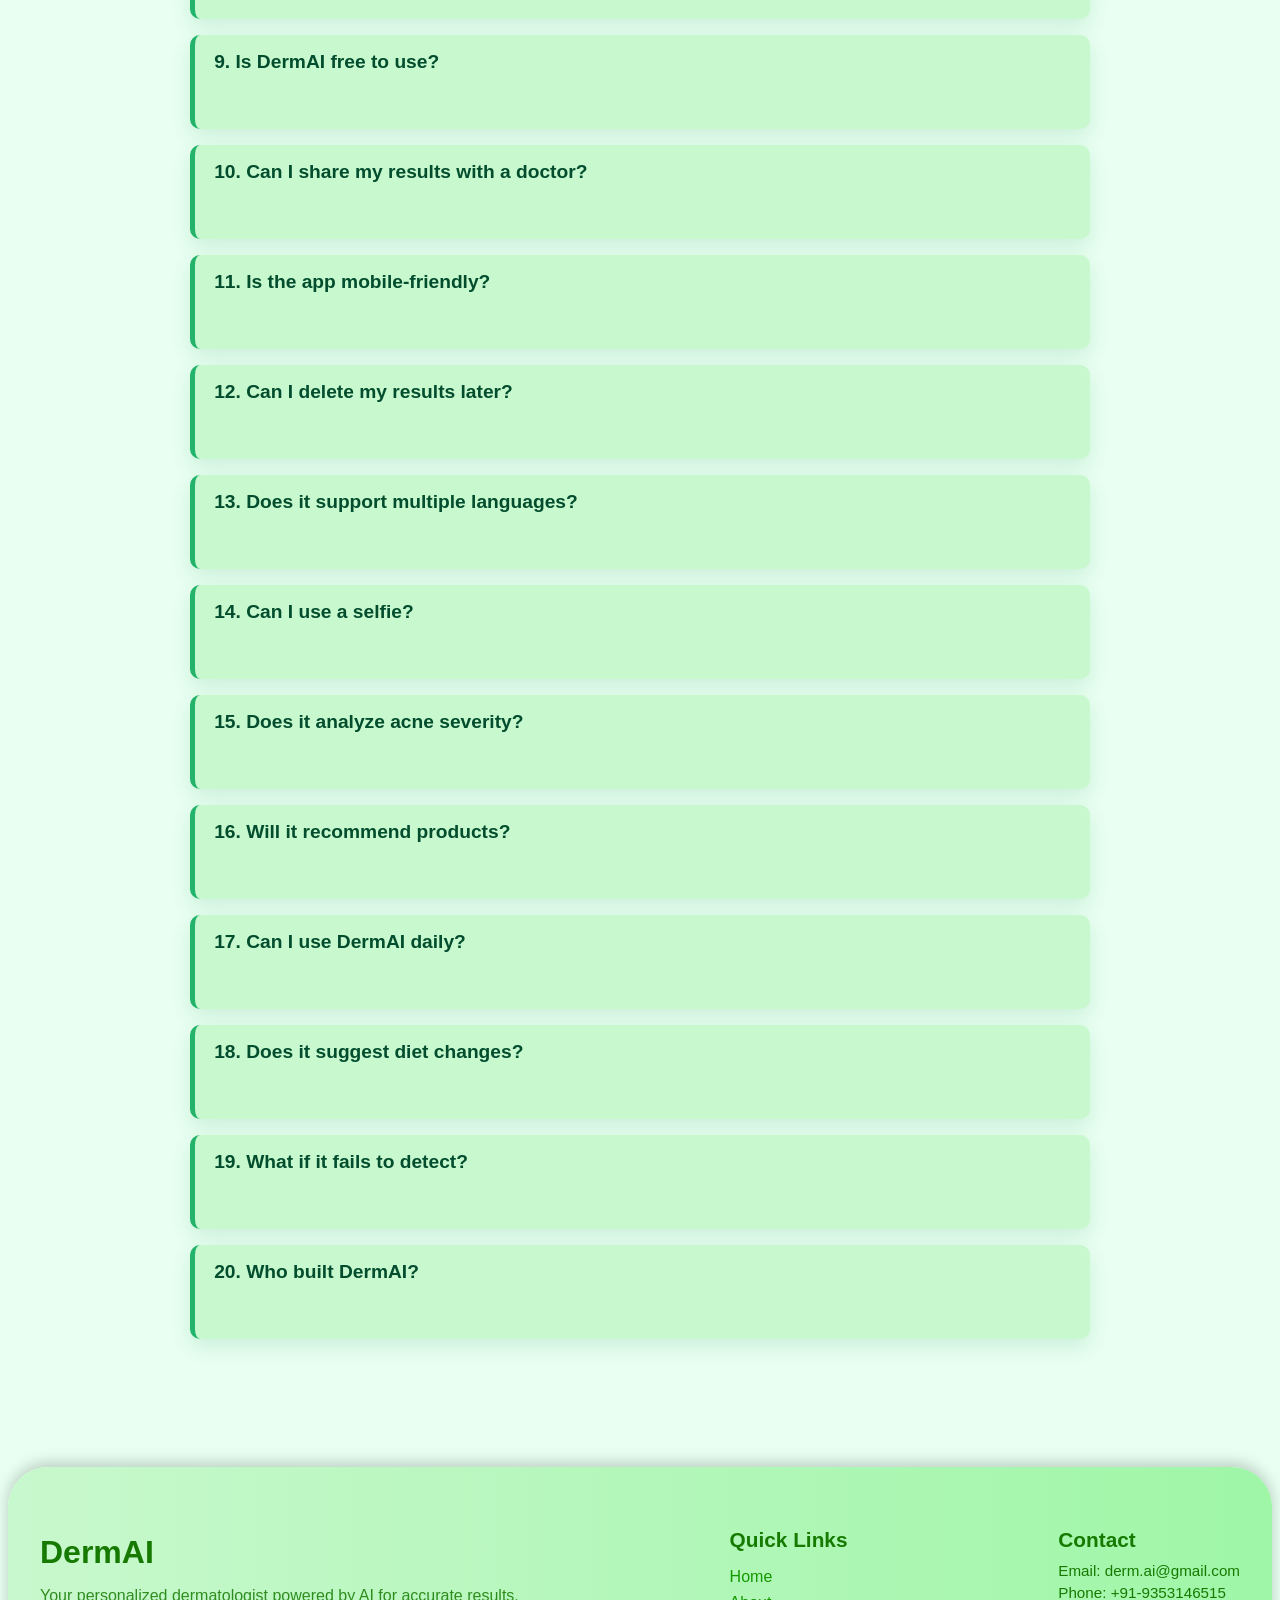
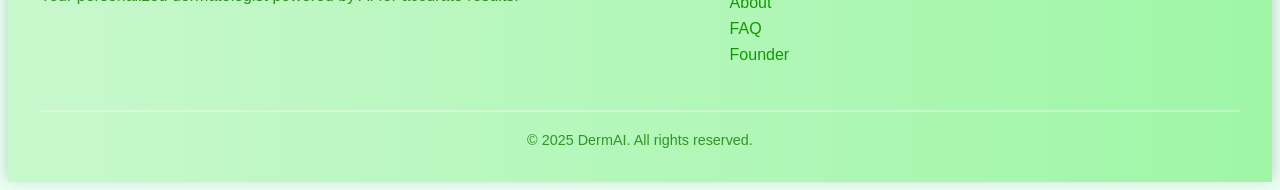
==== commit e019e498: "Updated" ====
--- a/index.html
+++ b/index.html
@@ -45,14 +45,14 @@
     </div>
 
     <header>
-      <a class="a-logo animate-fade" href="/index.html">
+      <a class="a-logo animate-fade" href="https://dermai.kiddosphere.in">
         <div class="logo animate-slide">
           <h1>DermAI</h1>
           <h3>Scan, Fix, Glow</h3>
         </div>
       </a>
       <!-- Hamburger Icon -->
-      <div class="hamburger" onclick="toggleMenu()">☰</div>
+      <div class="hamburger">☰</div>
       <!-- <h1 class="slogan">Scan your skin, understand your needs, and unlock the glow you deserve.</h1> -->
       <div class="nav-container">
         <nav class="nav-links" id="navLinks">
--- a/src/css/style.css
+++ b/src/css/style.css
@@ -91,6 +91,14 @@
   animation: scan-move 8s linear infinite;
   opacity: 0.7;
 }
+
+.hamburger {
+  display: none;
+  font-size: 30px;
+  cursor: pointer;
+  z-index: 101;
+}
+
 .sticky-action-bar {
   position: sticky;
   overflow: hidden;
@@ -140,6 +148,13 @@
   font-weight: 400;
   color: #222;
   letter-spacing: 1px;
+}
+
+.nav-container {
+  display: flex;
+  justify-content: space-between;
+  align-items: center;
+  flex-wrap: wrap;
 }
 
 .action-btn {
@@ -164,42 +179,19 @@
   border: 3px solid #5eff61;
 }
 
-.navbar {
-  display: flex;
-  justify-content: space-between;
-  align-items: center;
-  background: #121212;
-  padding: 1rem 2rem;
-  color: #fff;
+.nav-links {
+  display: flex;
+  gap: 24px;
+  font-size: 15px;
+}
+
+.nav-links a {
+  text-decoration: none;
+  color: #333;
+  font-weight: 500;
   position: relative;
-  z-index: 1000;
-  font-family: 'Segoe UI', Tahoma, Geneva, Verdana, sans-serif;
-}
-
-/* 🍔 Hamburger Button */
-.hamburger {
-  font-size: 1.8rem;
-  cursor: pointer;
-  display: none;
-  user-select: none;
-}
-
-/* 🧭 Navigation Links Container */
-.nav-container {
-  display: flex;
-}
-
-/* 🧷 Individual Links */
-.nav-links a {
-  color: #fff;
-  text-decoration: none;
-  margin: 0 1rem;
-  font-weight: 500;
-  transition: color 0.3s ease;
-}
-
-.nav-links a:hover {
-  color: #00ffd5;
+  font-size: 20px;
+  transition: color 0.3s;
 }
 
 .nav-links a::after {
@@ -211,6 +203,10 @@
   bottom: -4px;
   background-color: #00b712;
   transition: width 0.3s ease;
+}
+
+.nav-links a:hover {
+  color: #028e10;
 }
 
 .nav-links a:hover::after {
@@ -1022,6 +1018,7 @@
 
   .image-content {
     margin-top: 20px;
+    display: none;
   }
 
   .cta-button {
@@ -1076,36 +1073,12 @@
     transform: translateY(0);
   }
 
-   .hamburger {
-    display: block;
-  }
-
-  .nav-container {
-    position: absolute;
-    top: 100%;
-    left: 0;
-    width: 100%;
-    background: #1c1c1c;
-    flex-direction: column;
-    display: none;
-    padding: 1rem 0;
-  }
-
-  .nav-container.show {
-    display: flex;
-  }
-
-  .nav-links {
-    flex-direction: column;
-    align-items: center;
-    width: 100%;
-  }
-
   .nav-links a {
-    margin: 0.75rem 0;
-    font-size: 1.1rem;
-  }
-  
+    font-size: 24px;
+    color: #fff;
+    text-decoration: none;
+    font-weight: bold;
+  }
   .sticky-action-bar {
     flex-direction: column;
     gap: 15px;
@@ -1146,6 +1119,11 @@
     text-align: center;
     gap: 30px;
   }
+  .diagnosis-promo {
+    padding: 2rem 1rem;
+    min-width: 90%;
+    margin: 0rem 0rem;
+  }
   .diagnosis-promo h2 {
     font-size: 2rem;
   }
@@ -1174,7 +1152,7 @@
   .overlay-text {
     position: static;
     transform: none;
-    background: rgba(0, 0, 0, 0.4);
+    /* background: rgba(0, 0, 0, 0.4); */
     max-width: 100%;
     margin-top: -150px;
   }
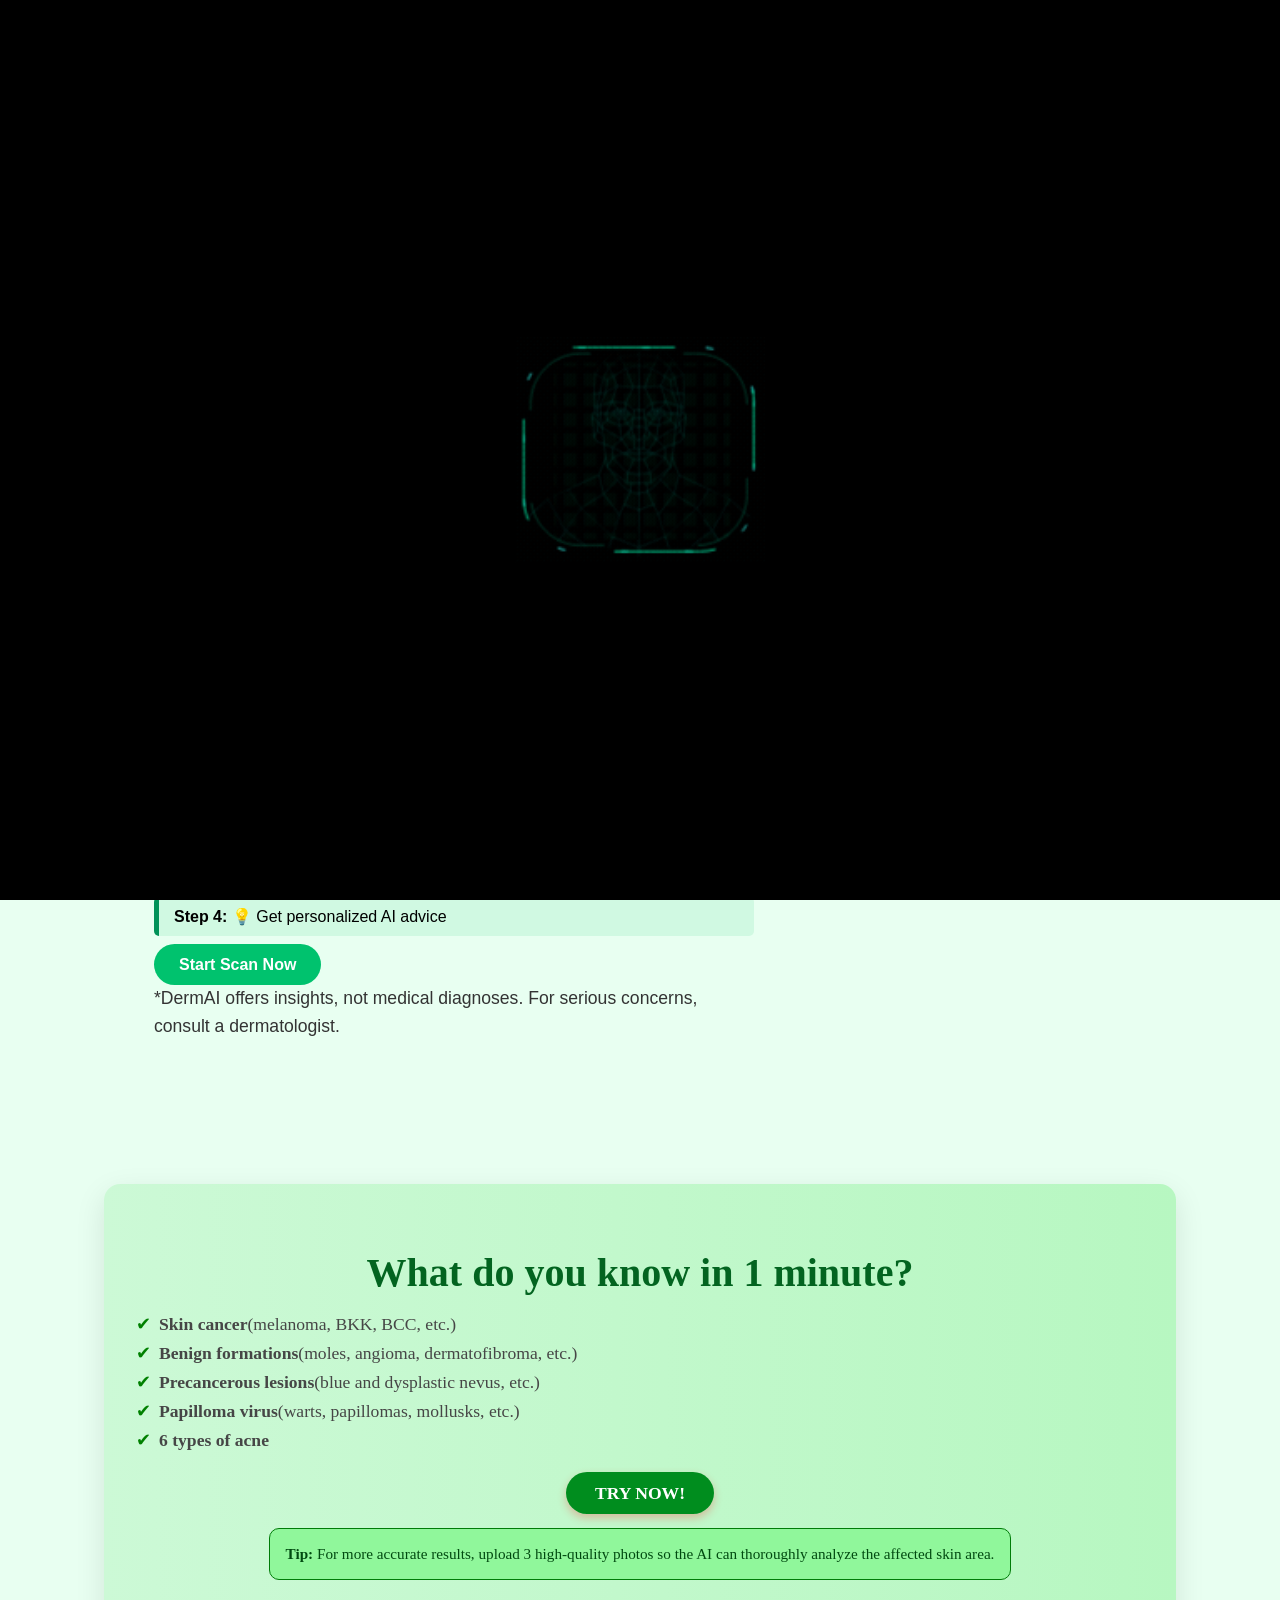
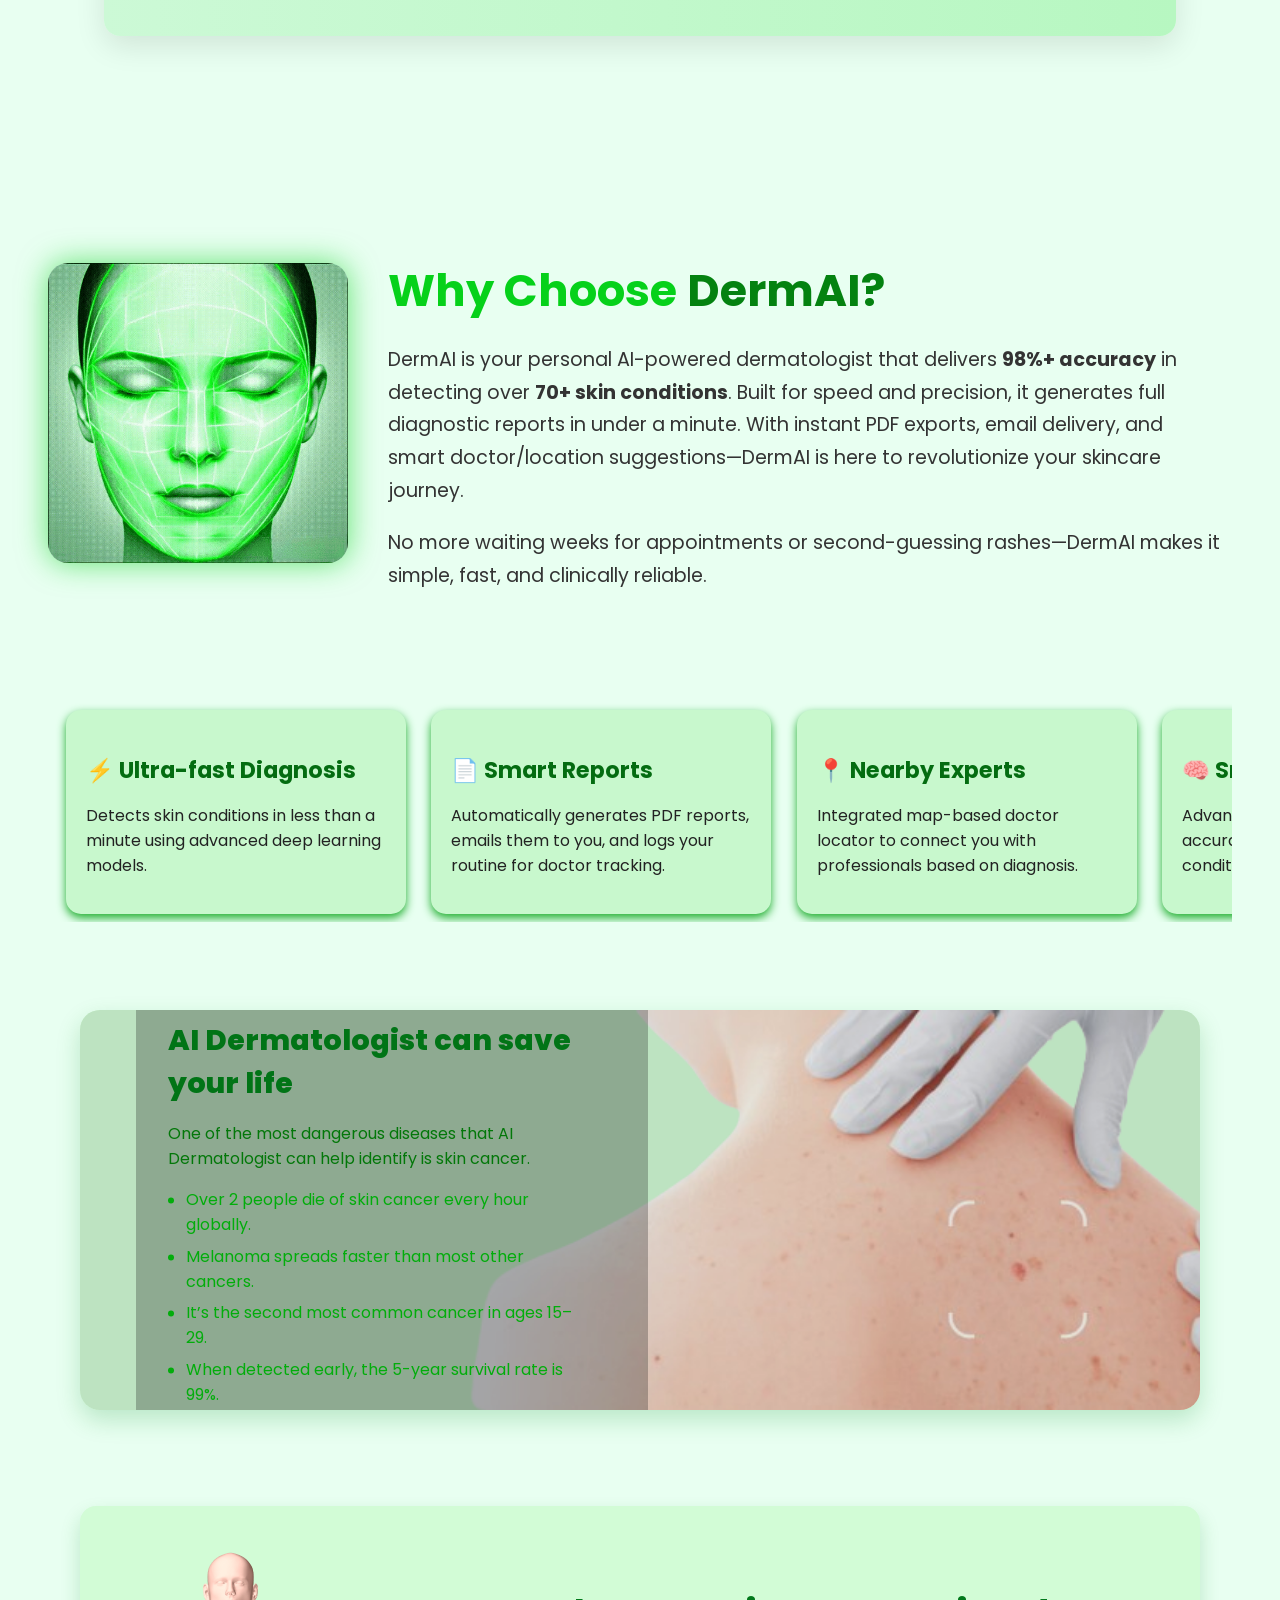
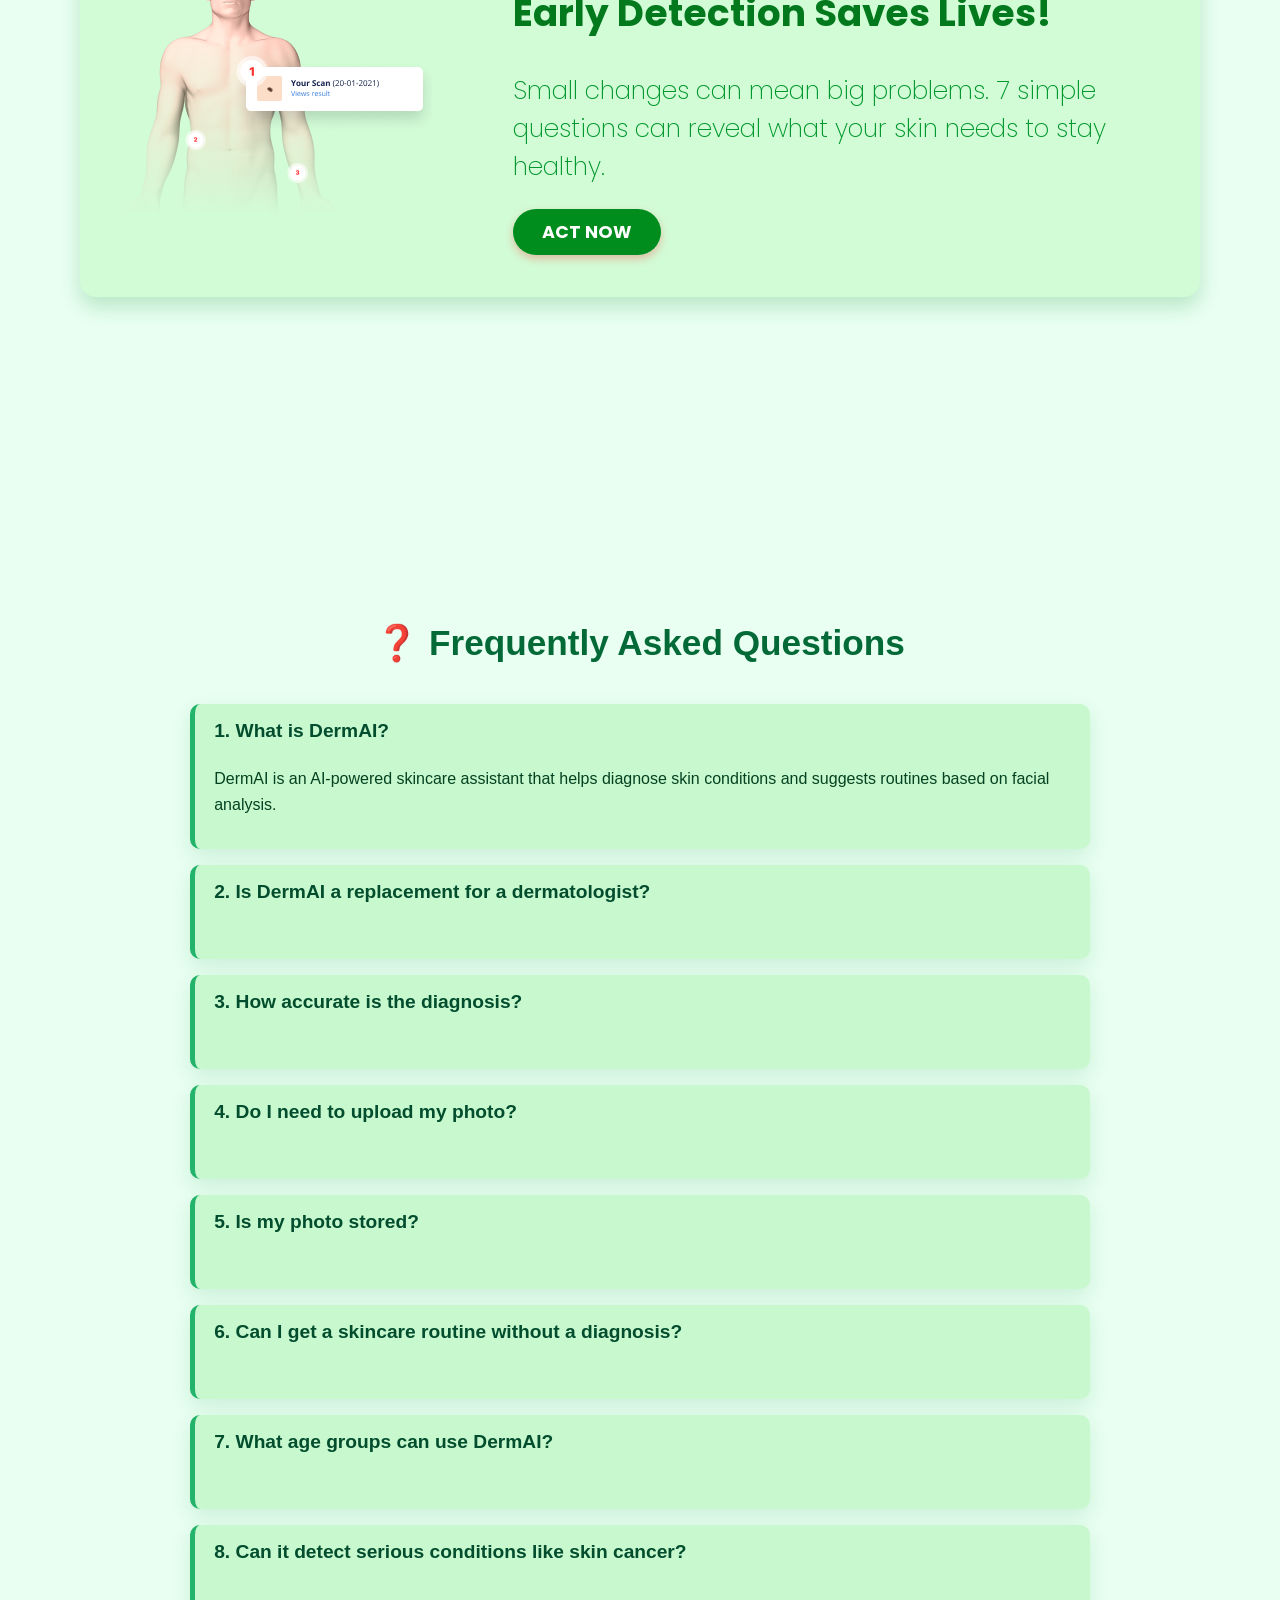
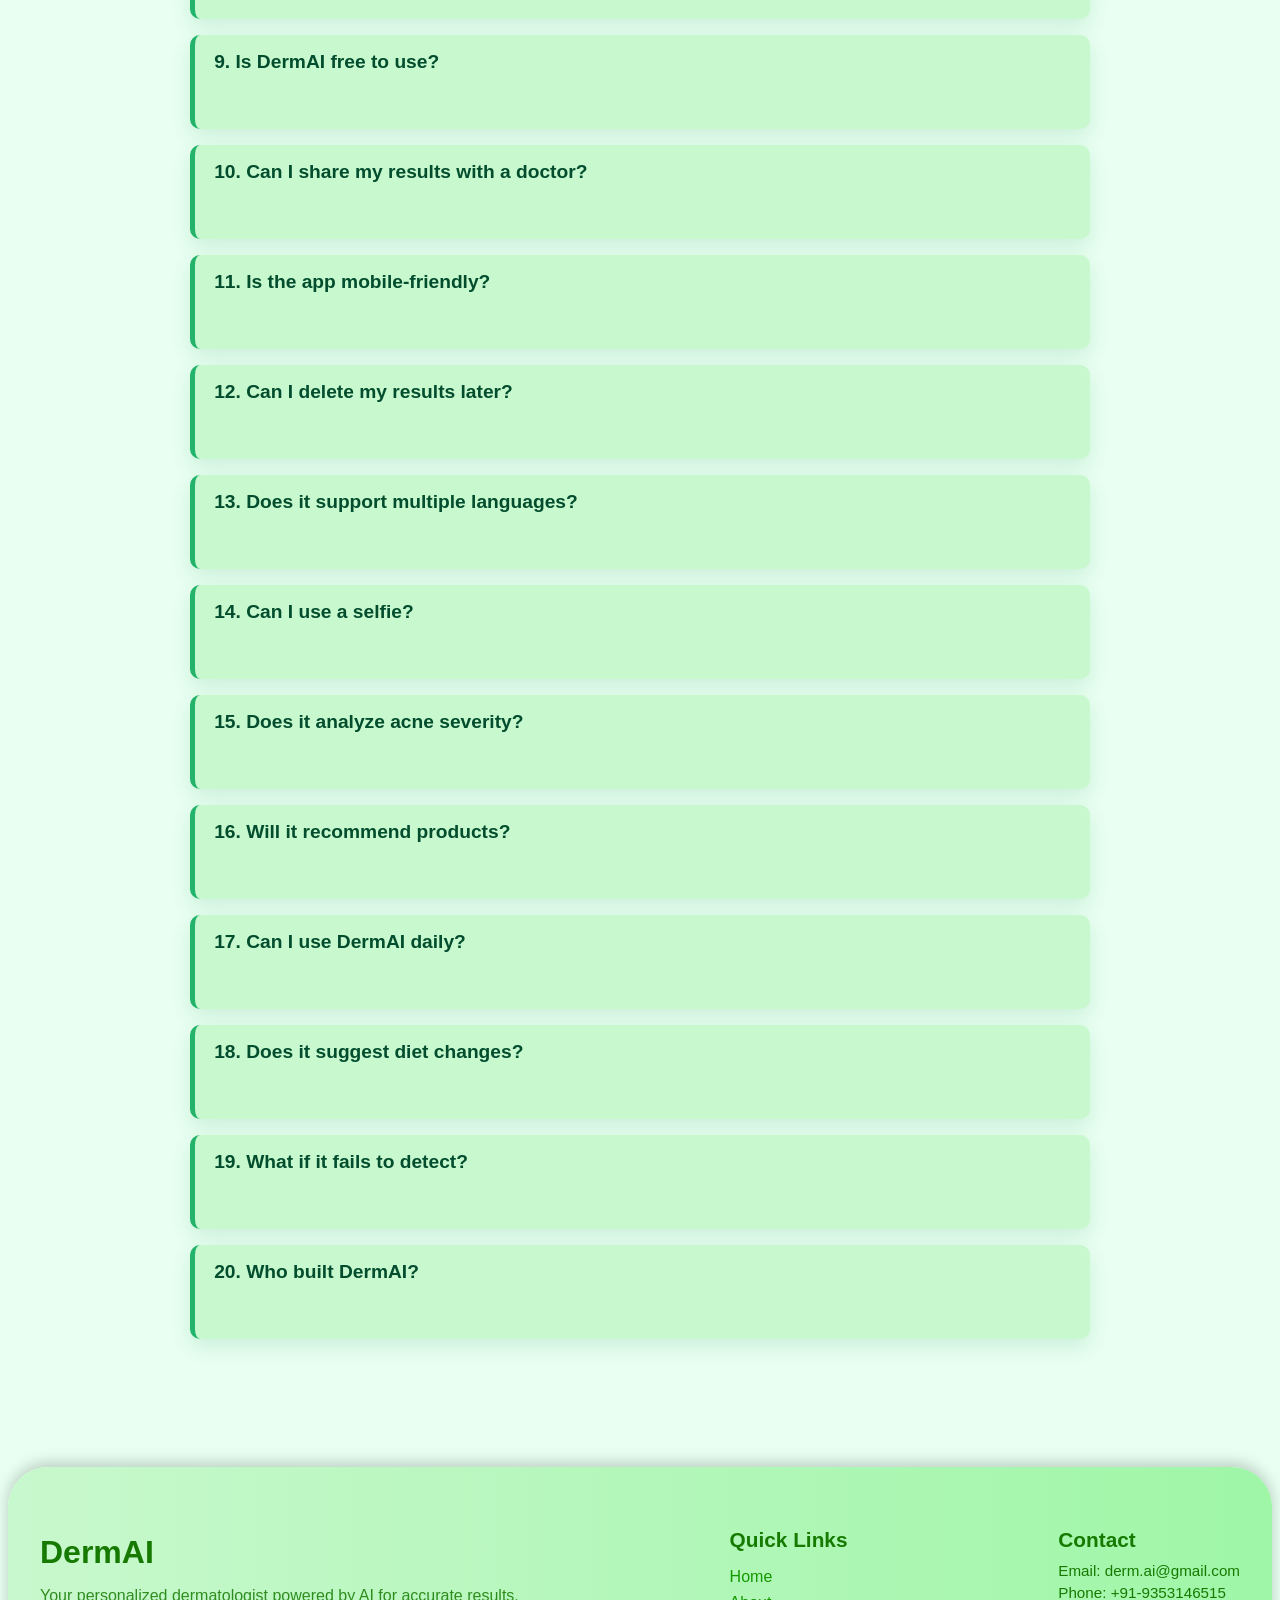
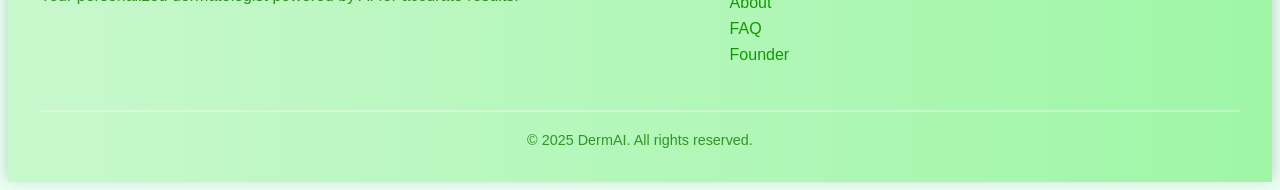
==== commit 8221906b: "Update all files" ====
--- a/index.html
+++ b/index.html
@@ -16,6 +16,11 @@
       content="n bharath, bharath chowdary, n bharath chowdary, ai, ml engineer, yadgir, top ai ml engineers, portfolio, ai,ml portfolio"
     />
     <meta name="author" content="N Bharath Chowdary" />
+    <meta property="og:title" content="DermAI – AI-Powered Skin Diagnosis" />
+    <meta property="og:description" content="Get instant insights on skin issues and care routines powered by AI." />
+    <meta property="og:image" content="/src/img/logo2.png" />
+    <meta property="og:url" content="https://dermai.kiddosphere.in" />
+
     <link rel="stylesheet" href="/src/css/style.css" />
     <link
       rel="shortcut icon"
@@ -27,7 +32,7 @@
       href="https://fonts.googleapis.com/css2?family=Poppins:wght@700&family=Roboto&display=swap"
       rel="stylesheet"
     />
-    <script src="/src/js/index.js"></script>
+    <script src="/src/js/index.js" defer></script>
     <script src="/src/js/disease.js"></script>
     <script src="/src/js/routine.js"></script>
     <script src="/src/js/ui.js"></script>
@@ -52,7 +57,7 @@
         </div>
       </a>
       <!-- Hamburger Icon -->
-      <div class="hamburger">☰</div>
+      <div class="hamburger" aria-label="Menu Toggle" role="button" tabindex="0">☰</div>
       <!-- <h1 class="slogan">Scan your skin, understand your needs, and unlock the glow you deserve.</h1> -->
       <div class="nav-container">
         <nav class="nav-links" id="navLinks">
--- a/src/css/style.css
+++ b/src/css/style.css
@@ -157,6 +157,10 @@
   flex-wrap: wrap;
 }
 
+.nav-container.active {
+  display: block;
+}
+
 .action-btn {
   padding: 8px 16px;
   border: 3px solid #2fcc40;
@@ -326,7 +330,7 @@
   margin: 0.5rem 0;
   display: flex;
   align-items: center;
-  justify-content: center;
+  justify-content: left;
 }
 
 .diagnosis-promo ul li::before {
@@ -416,7 +420,7 @@
   top: 50%;
   left: 5%;
   transform: translateY(-50%);
-  /* background: rgba(0, 0, 0, 0.25); */
+  background: rgba(0, 0, 0, 0.25);
   padding: 0rem 2rem;
   max-width: 40%;
   color: rgb(2, 74, 24);
@@ -1000,13 +1004,6 @@
     height: 45px;
   }
 
-  .nav-links {
-    flex-direction: column;
-    gap: 10px;
-    text-align: center;
-    z-index: 101;
-  }
-
   .home-content {
     flex-direction: column;
     padding: 20px;
@@ -1017,7 +1014,6 @@
   }
 
   .image-content {
-    margin-top: 20px;
     display: none;
   }
 
@@ -1079,6 +1075,9 @@
     text-decoration: none;
     font-weight: bold;
   }
+  .nav-container.active {
+    display: block;
+  }
   .sticky-action-bar {
     flex-direction: column;
     gap: 15px;
@@ -1121,7 +1120,8 @@
   }
   .diagnosis-promo {
     padding: 2rem 1rem;
-    min-width: 90%;
+    max-width: 100%;
+    min-width: fit-content;
     margin: 0rem 0rem;
   }
   .diagnosis-promo h2 {
@@ -1148,11 +1148,21 @@
   .benefit-overlay-card {
     height: auto;
   }
+  
+  .slider{
+    min-width: fit-content;
+    max-width: 90%;
+    margin: 1rem 1rem;
+  }
+
+  .overlay-bg {
+    filter: none;
+  }
 
   .overlay-text {
     position: static;
     transform: none;
-    /* background: rgba(0, 0, 0, 0.4); */
+    background: none;
     max-width: 100%;
     margin-top: -150px;
   }
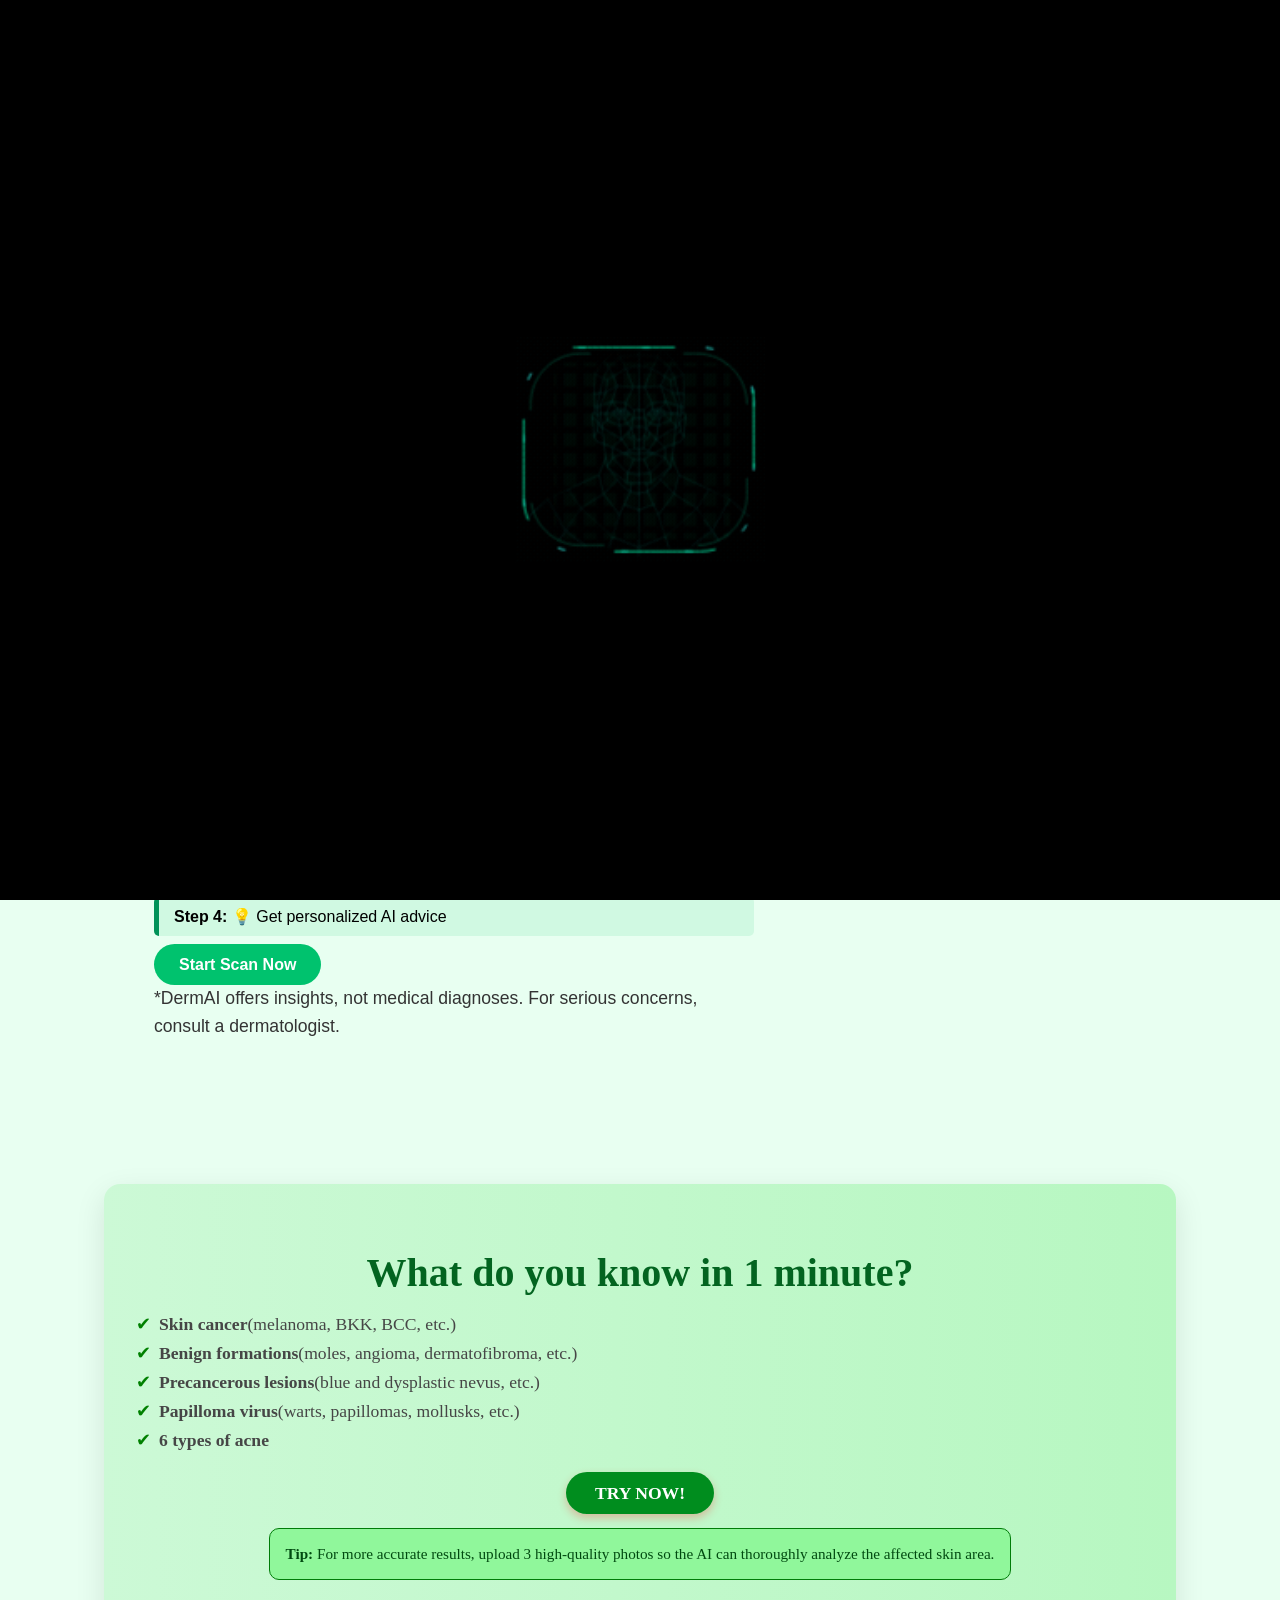
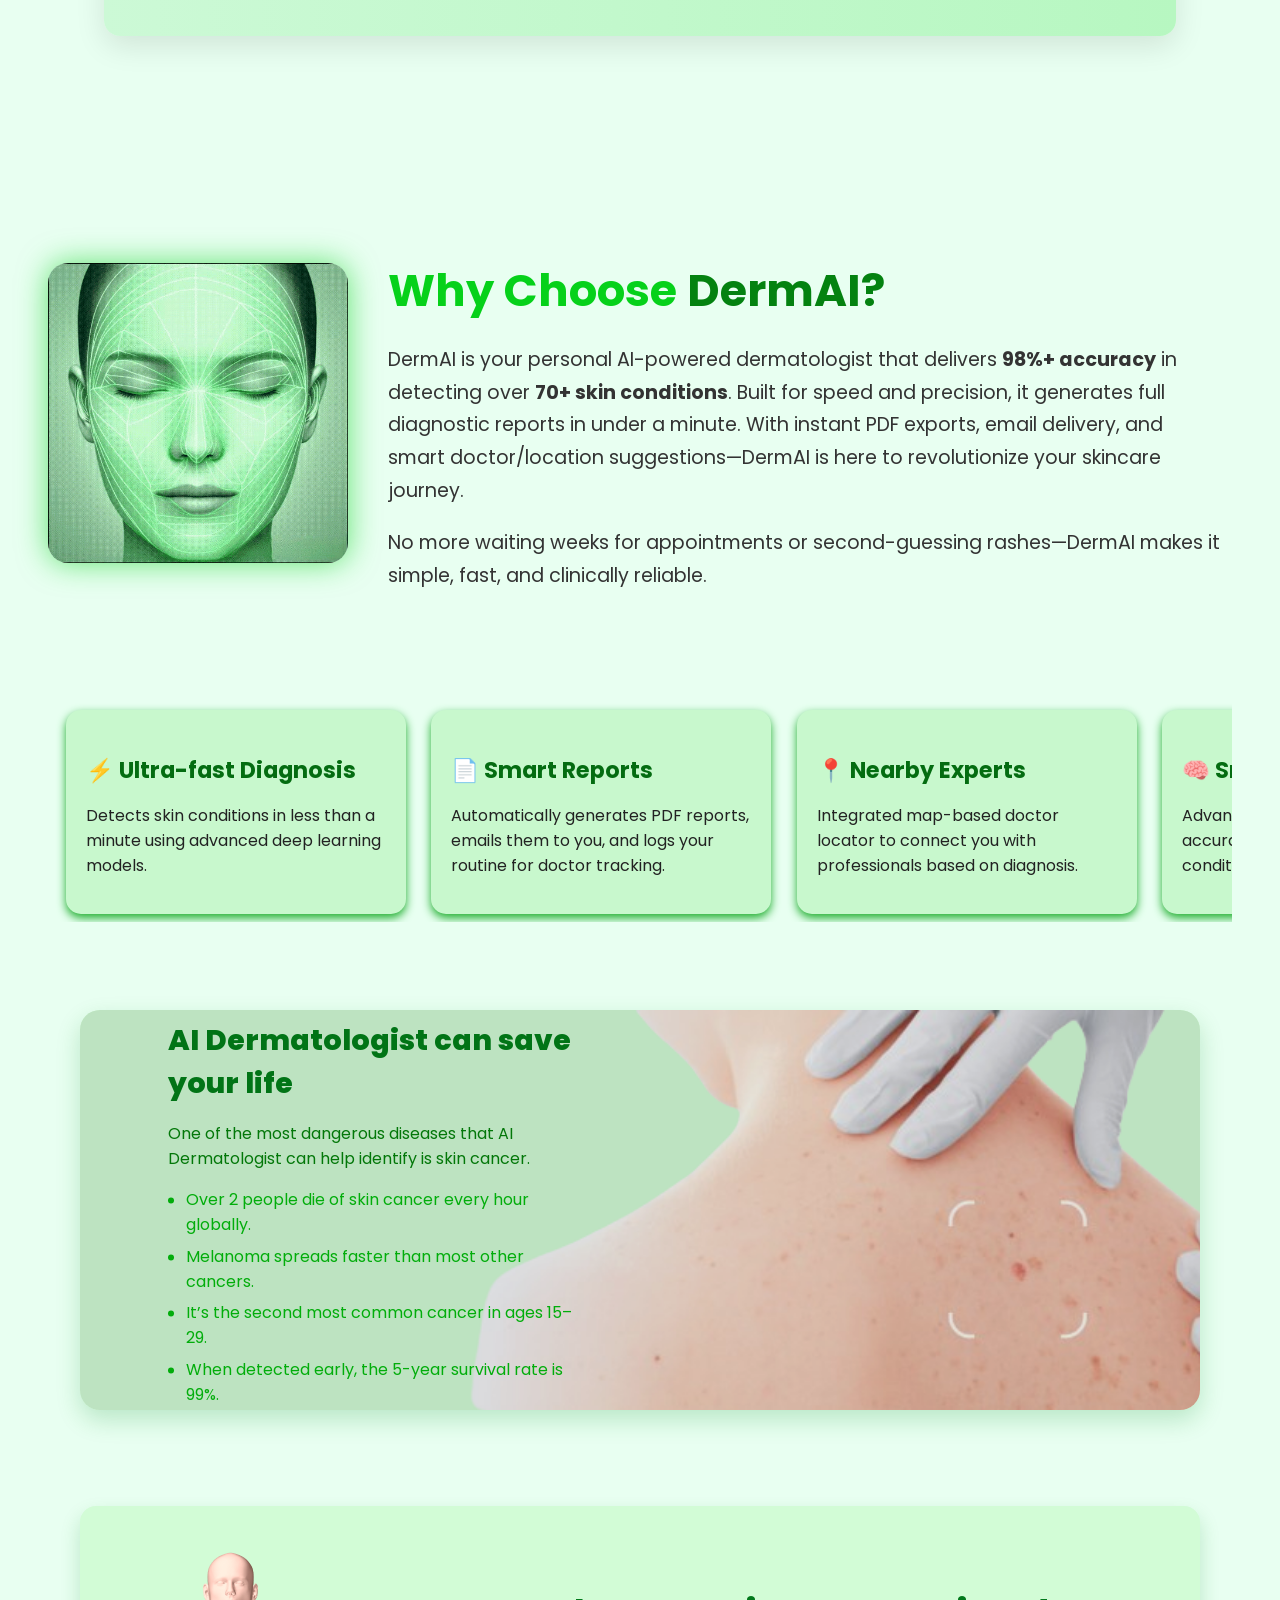
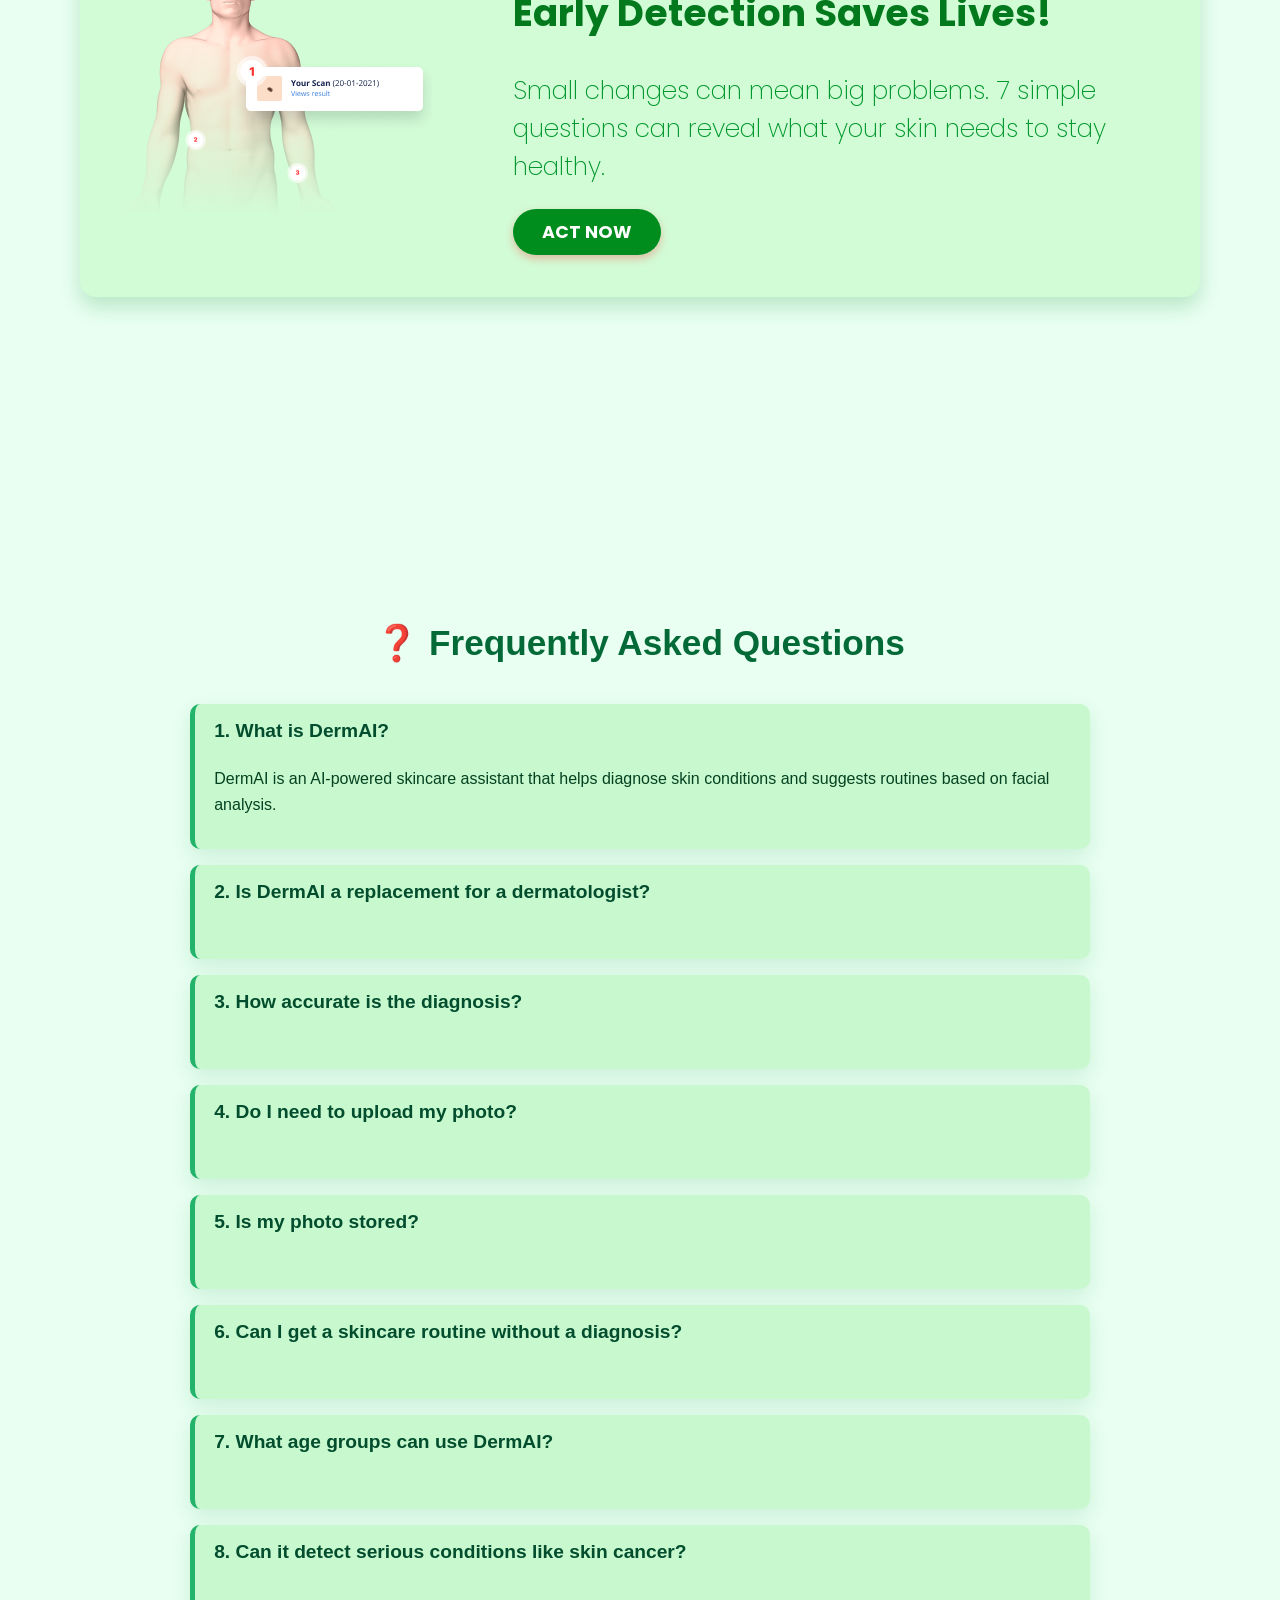
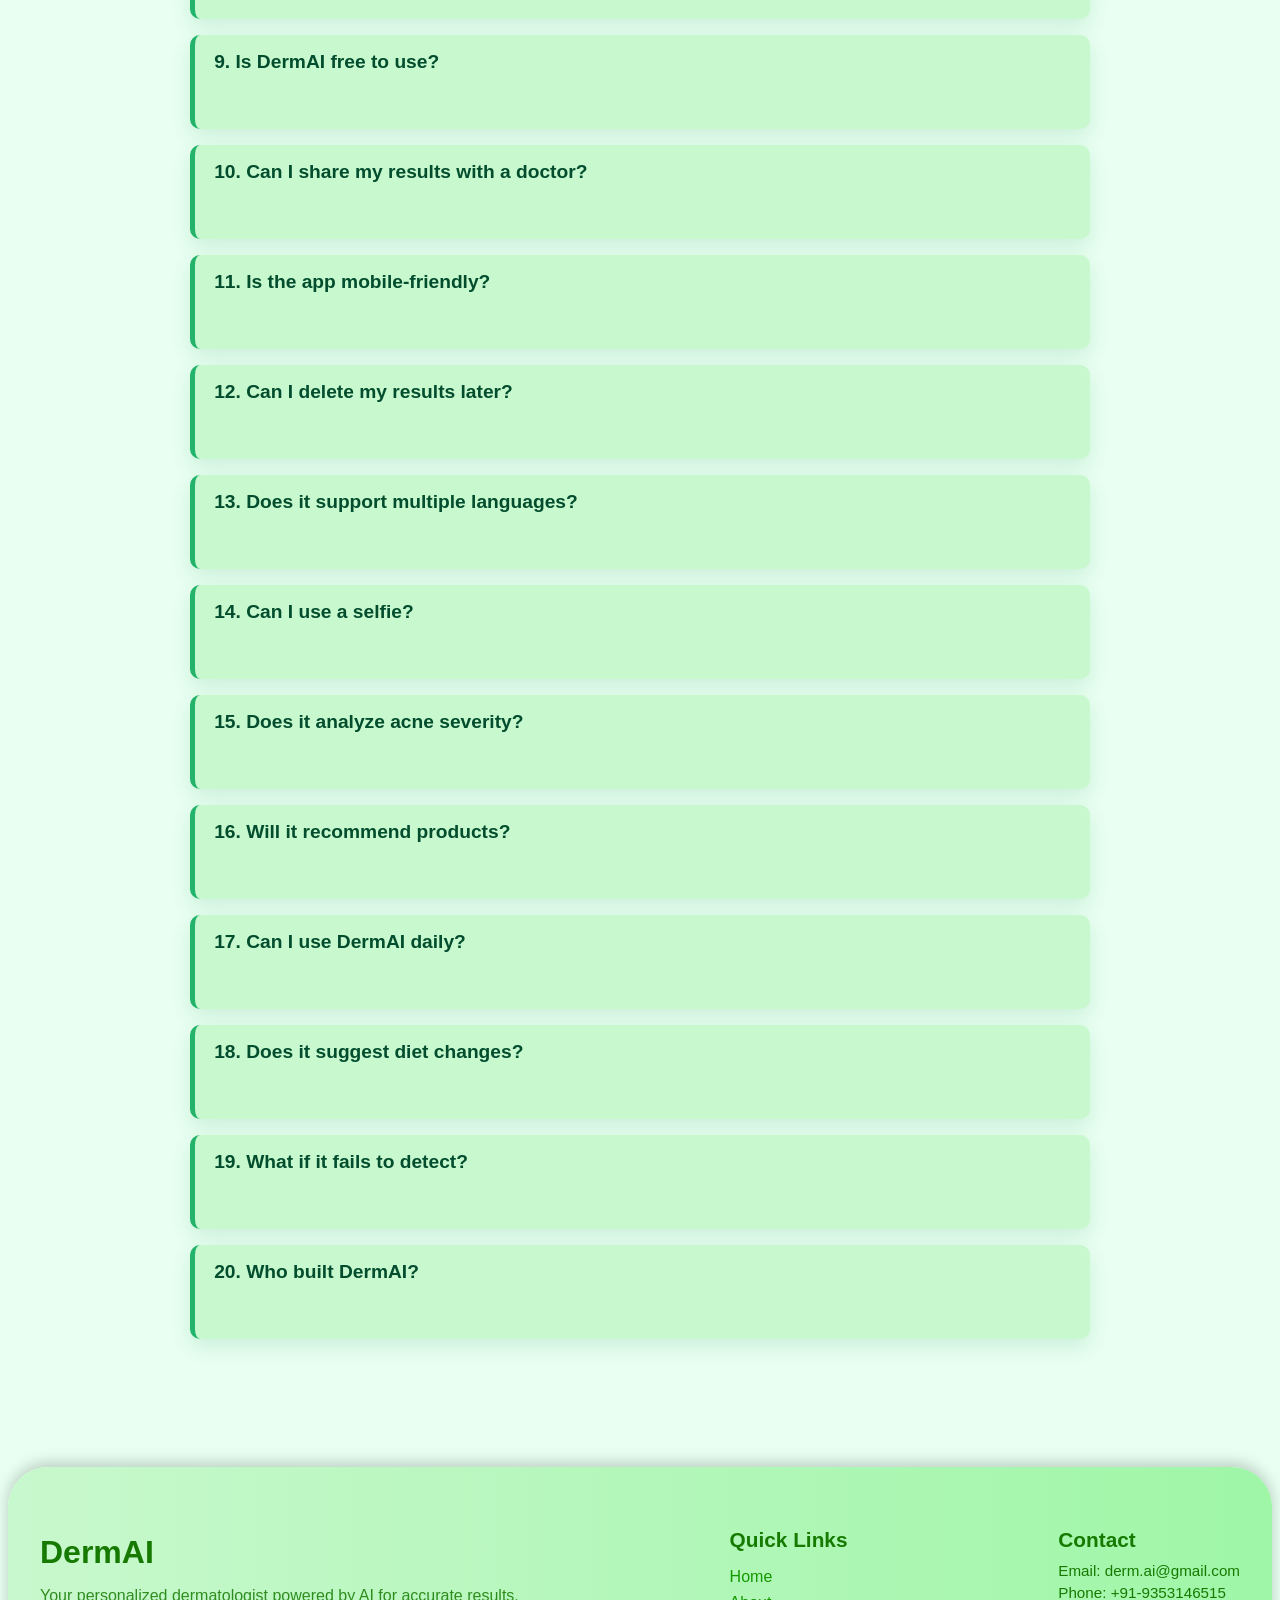
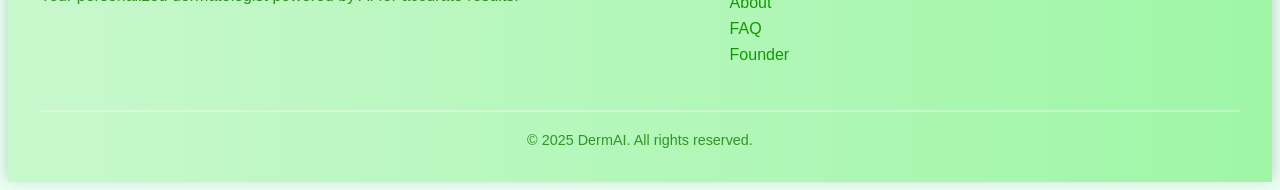
==== commit 3fcdc08d: "Update all files" ====
--- a/index.html
+++ b/index.html
@@ -32,7 +32,7 @@
       href="https://fonts.googleapis.com/css2?family=Poppins:wght@700&family=Roboto&display=swap"
       rel="stylesheet"
     />
-    <script src="/src/js/index.js" defer></script>
+    <script src="/src/js/index.js"></script>
     <script src="/src/js/disease.js"></script>
     <script src="/src/js/routine.js"></script>
     <script src="/src/js/ui.js"></script>
--- a/src/css/style.css
+++ b/src/css/style.css
@@ -420,7 +420,7 @@
   top: 50%;
   left: 5%;
   transform: translateY(-50%);
-  background: rgba(0, 0, 0, 0.25);
+/*   background: rgba(0, 0, 0, 0.25); */
   padding: 0rem 2rem;
   max-width: 40%;
   color: rgb(2, 74, 24);
@@ -1149,10 +1149,9 @@
     height: auto;
   }
   
-  .slider{
-    min-width: fit-content;
-    max-width: 90%;
-    margin: 1rem 1rem;
+  .slide-track{
+    width: 100%;
+    max-width: 100vw;
   }
 
   .overlay-bg {
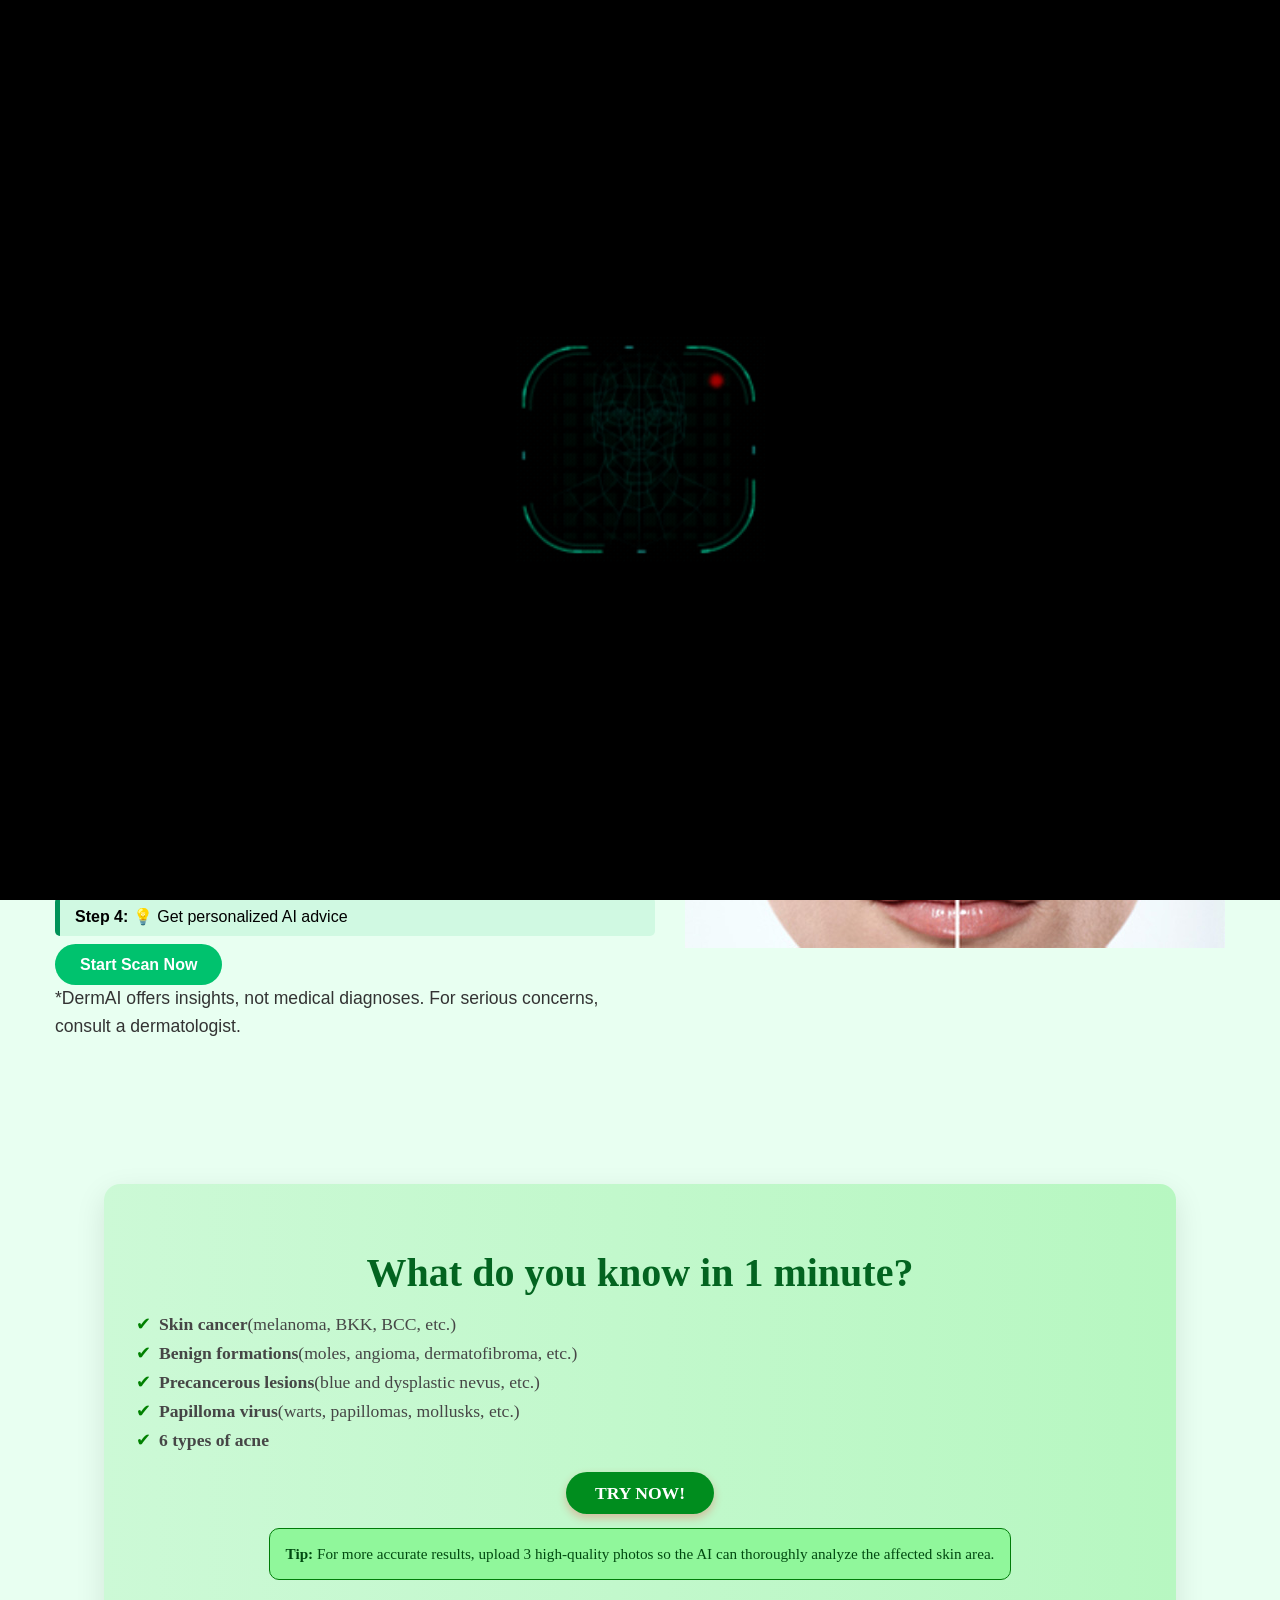
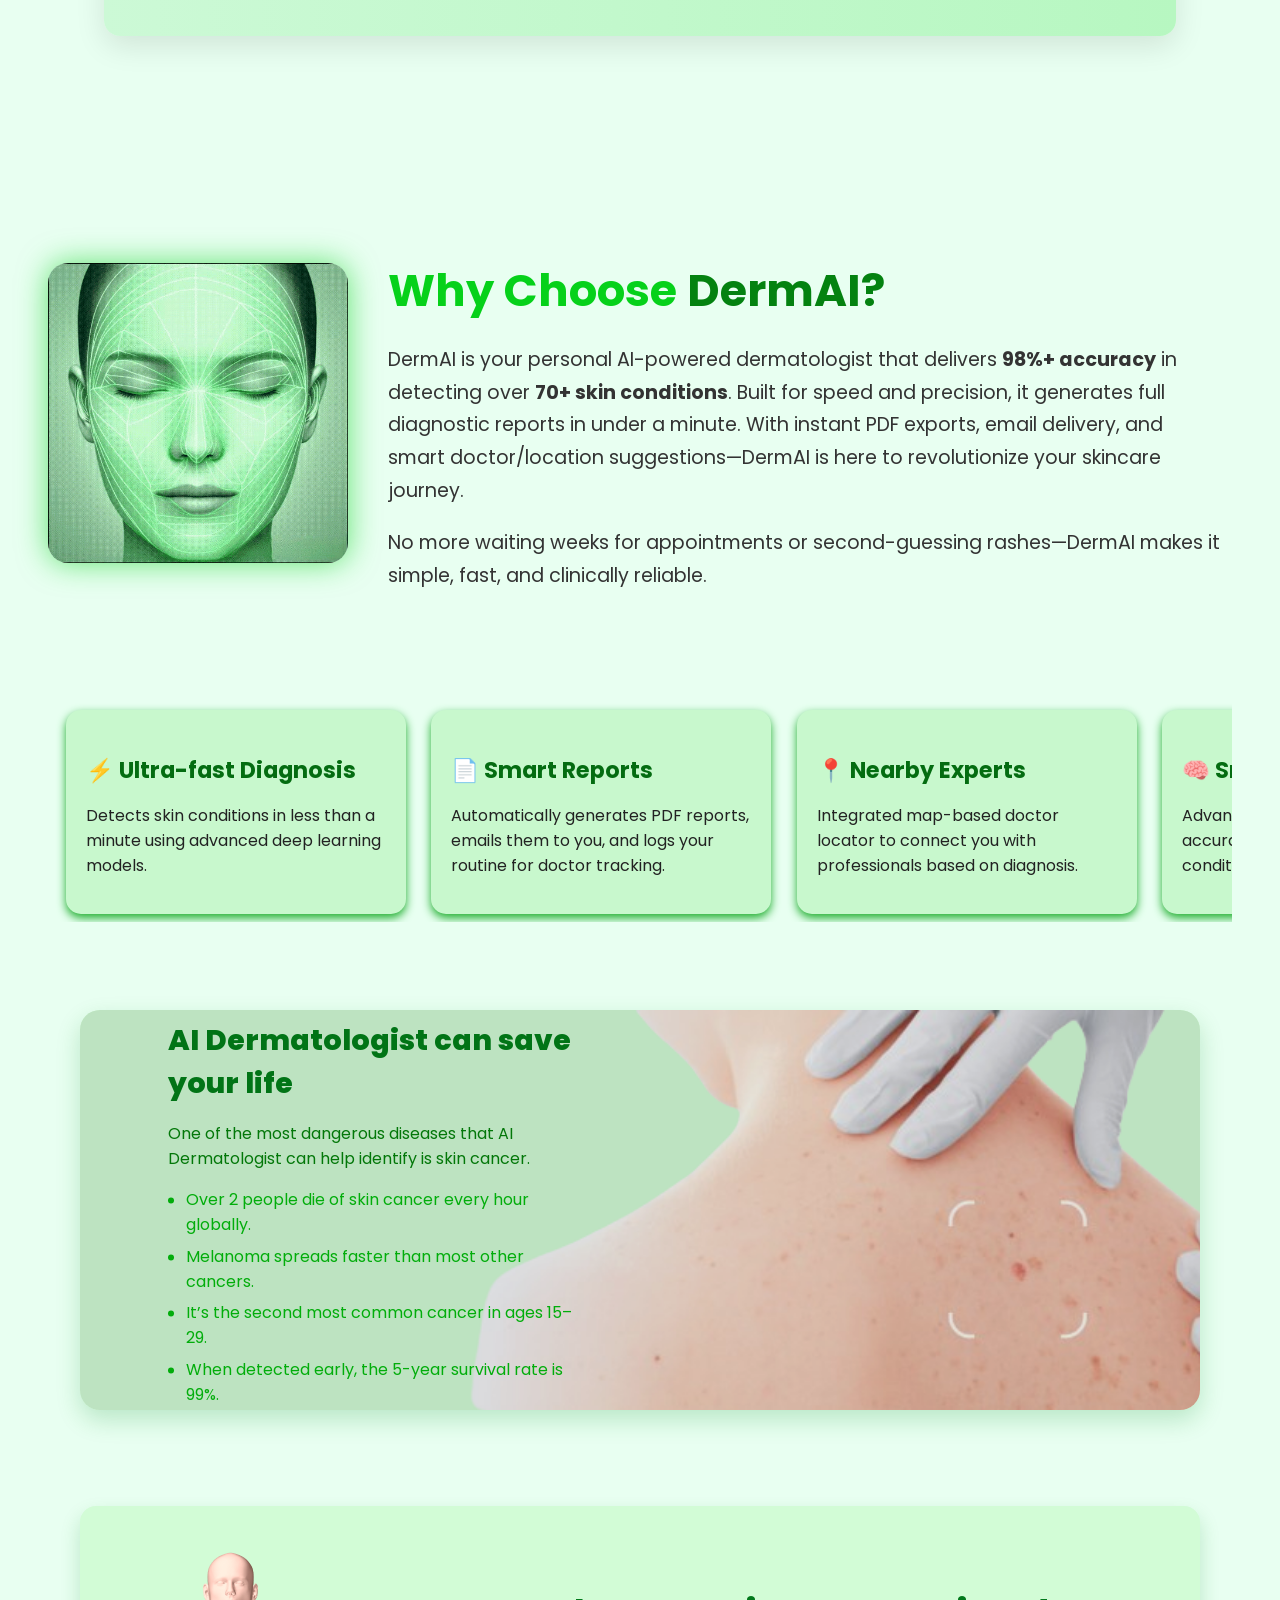
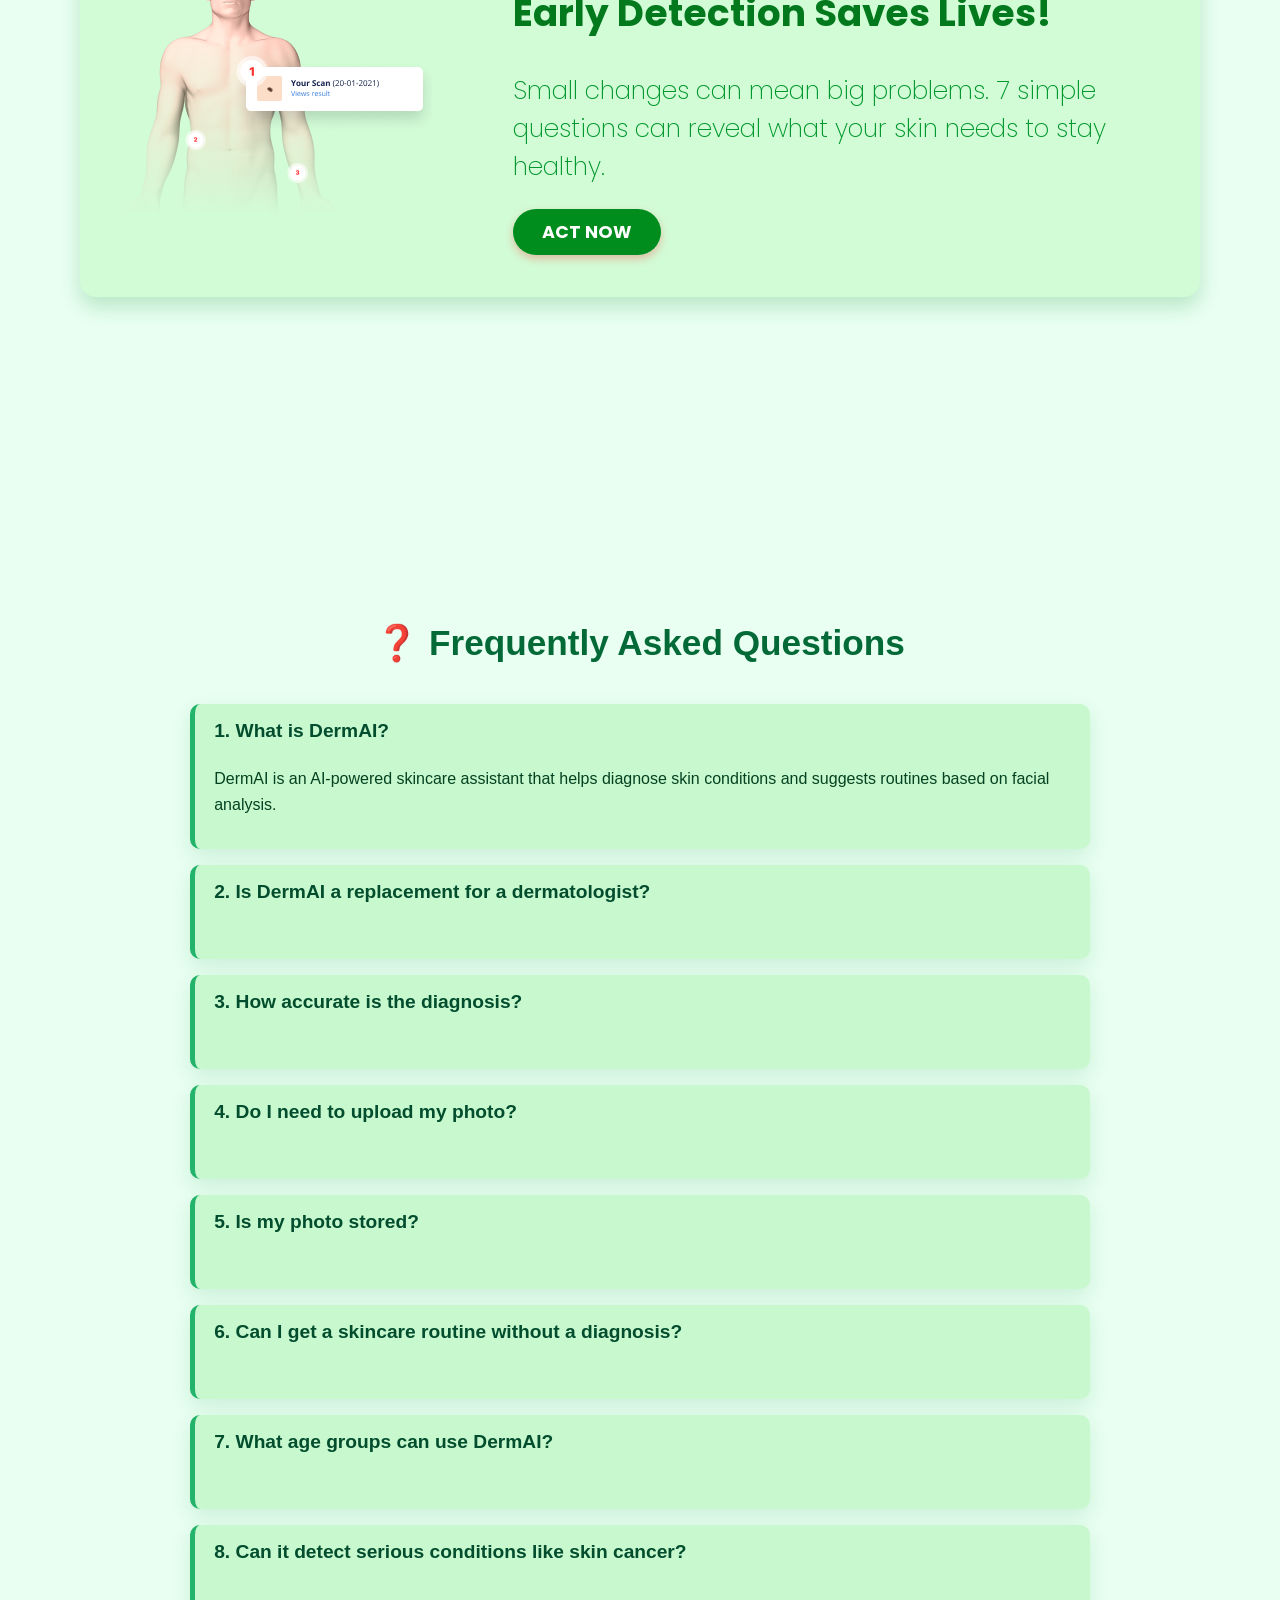
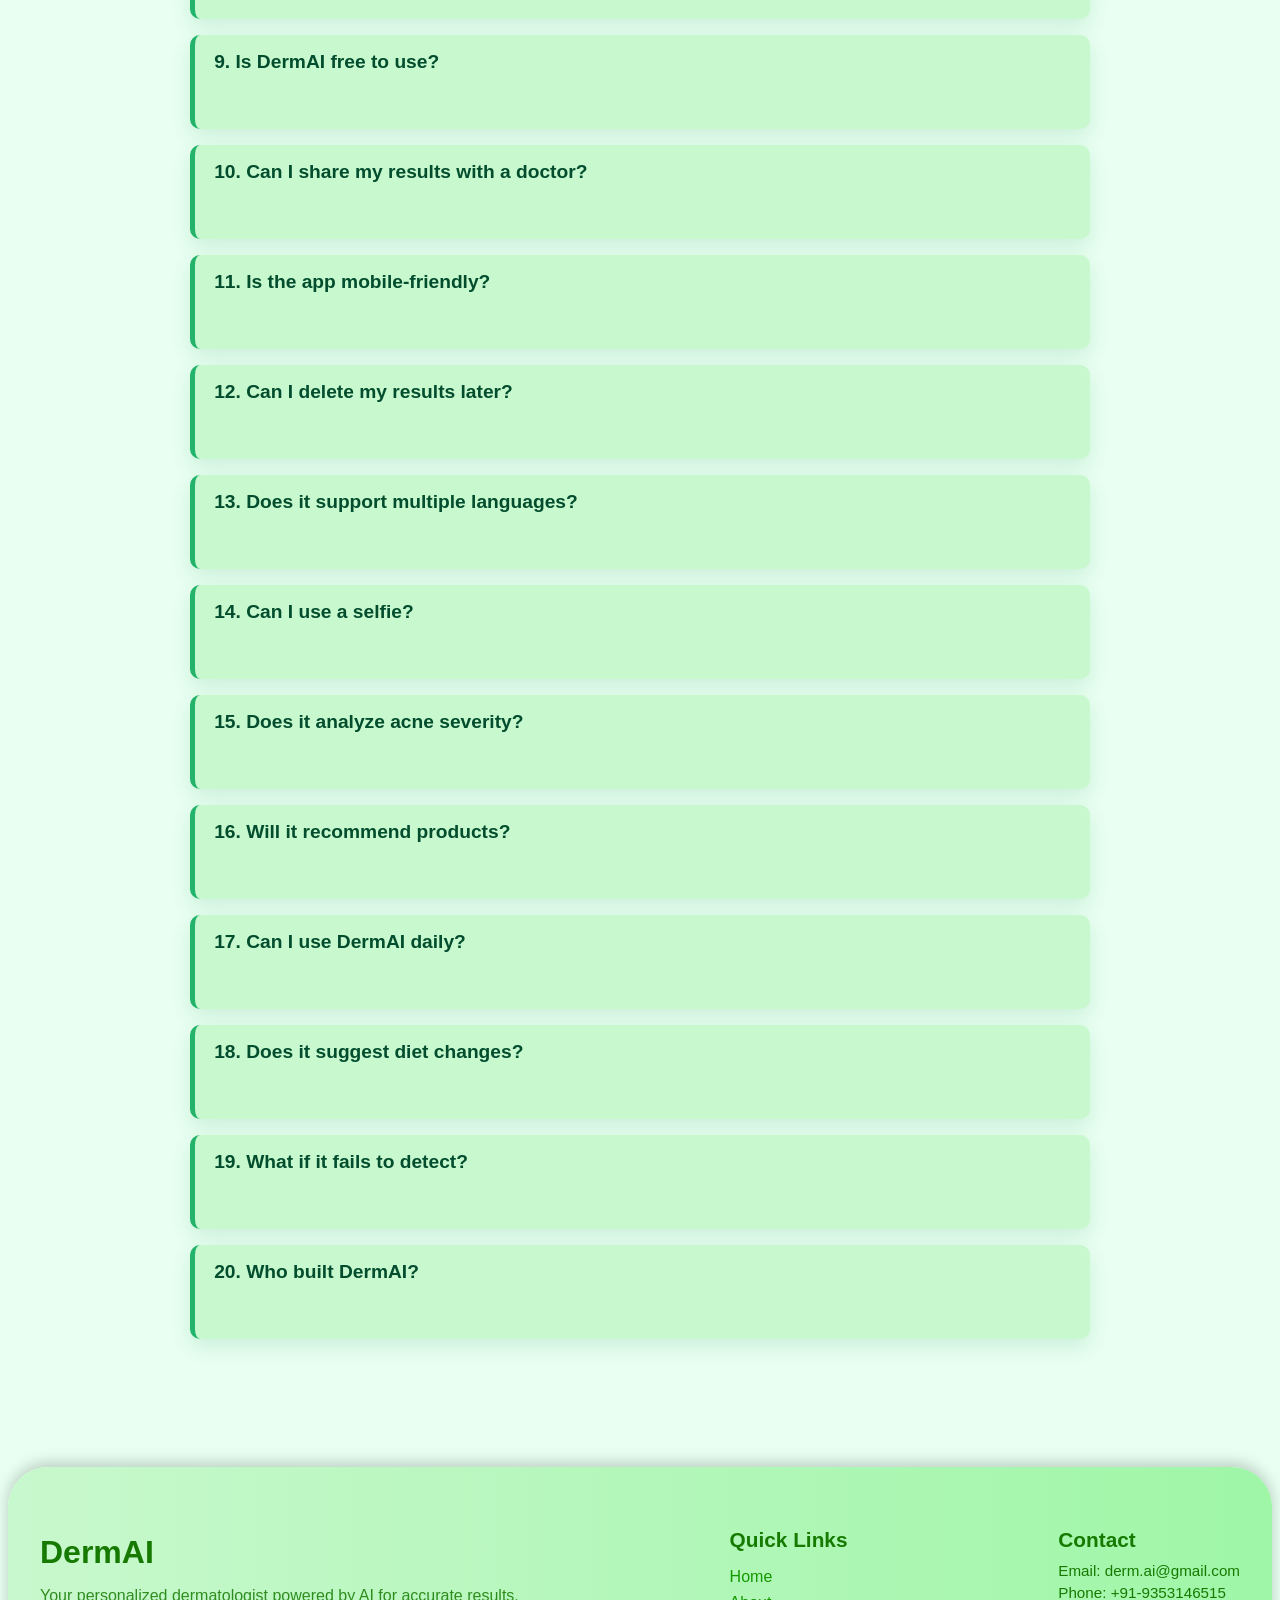
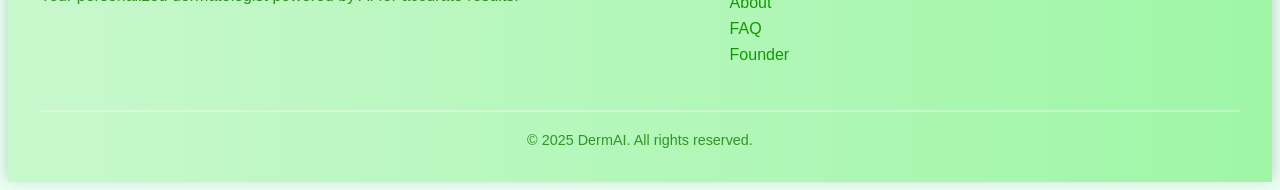
==== commit c7e12053: "Update image source in index.html" ====
--- a/index.html
+++ b/index.html
@@ -139,7 +139,7 @@
 
             <div class="image-content animate-zoom">
               <img
-                src="https://www.lamskin.com/wp-content/uploads/2015/09/topics-covered-img.jpg"
+                src="/src/img/skin.jpg"
                 alt="Clear skin AI scan"
               />
             </div>
